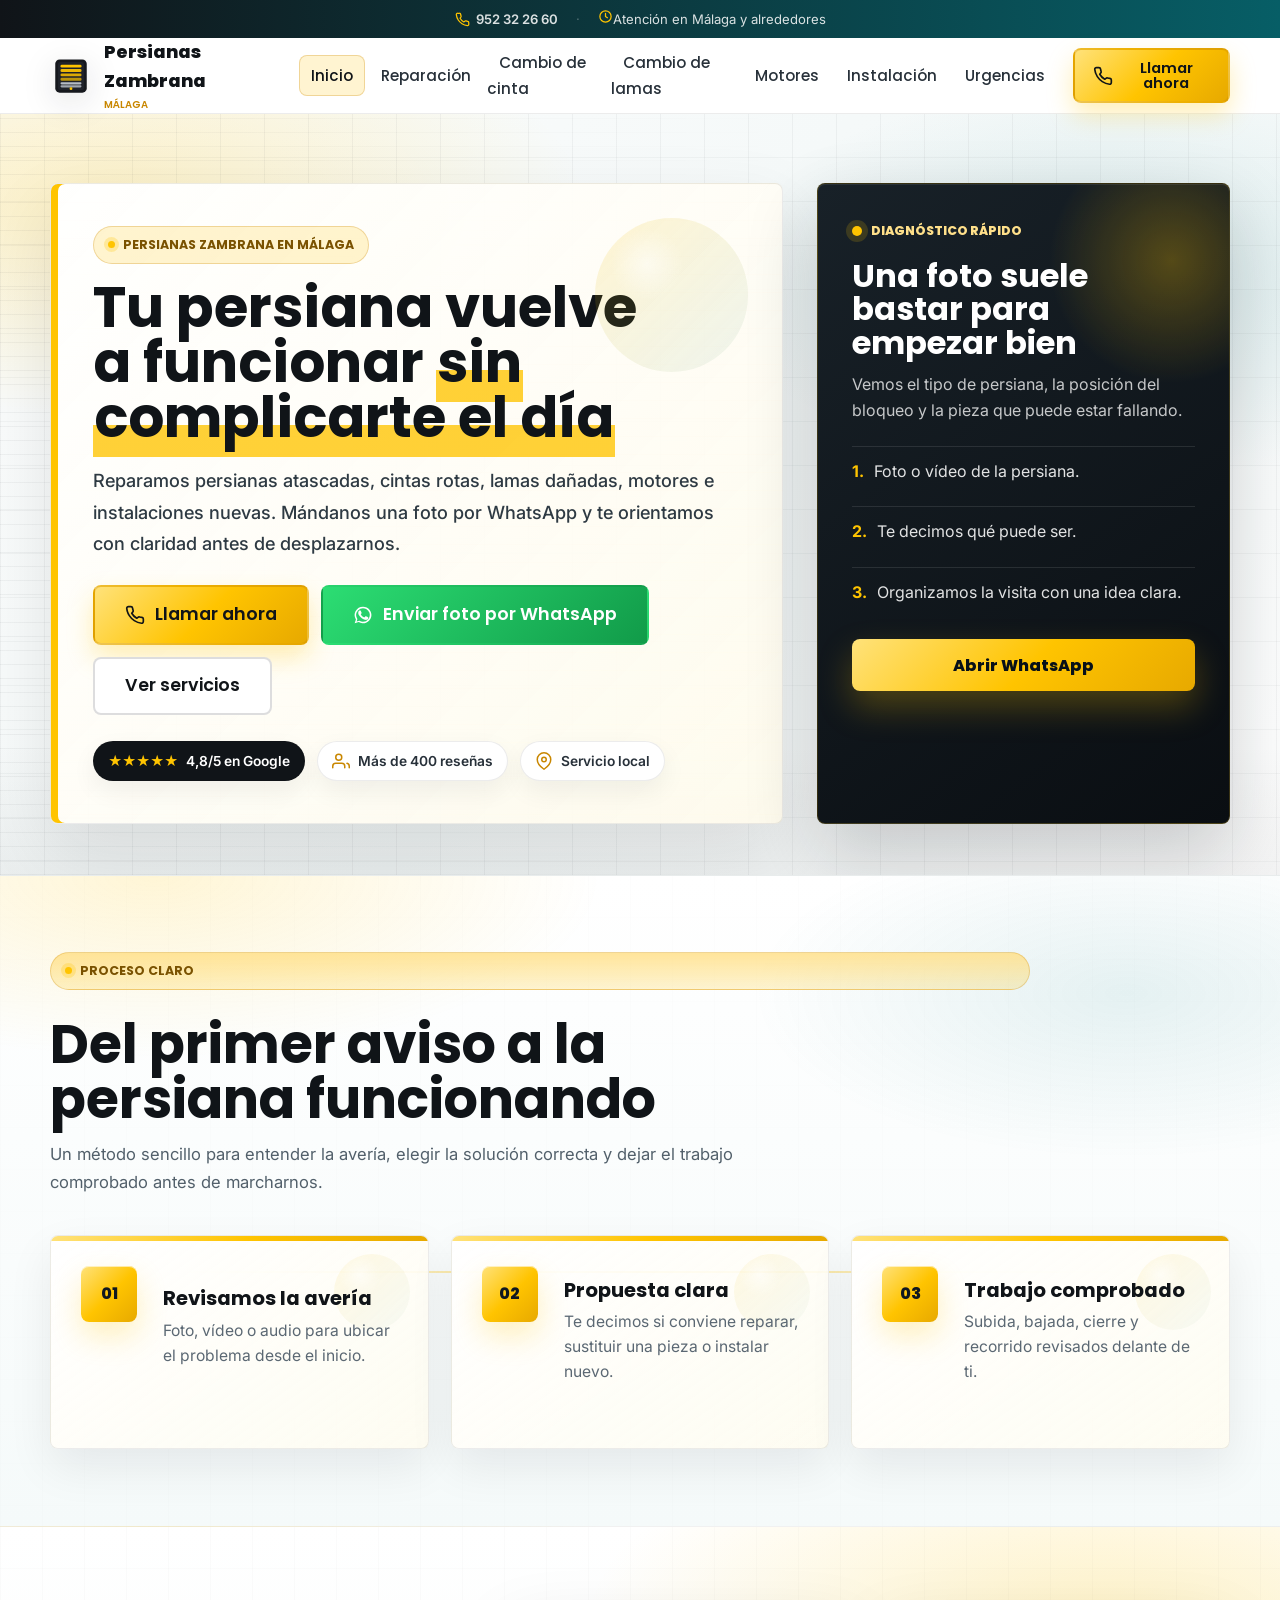
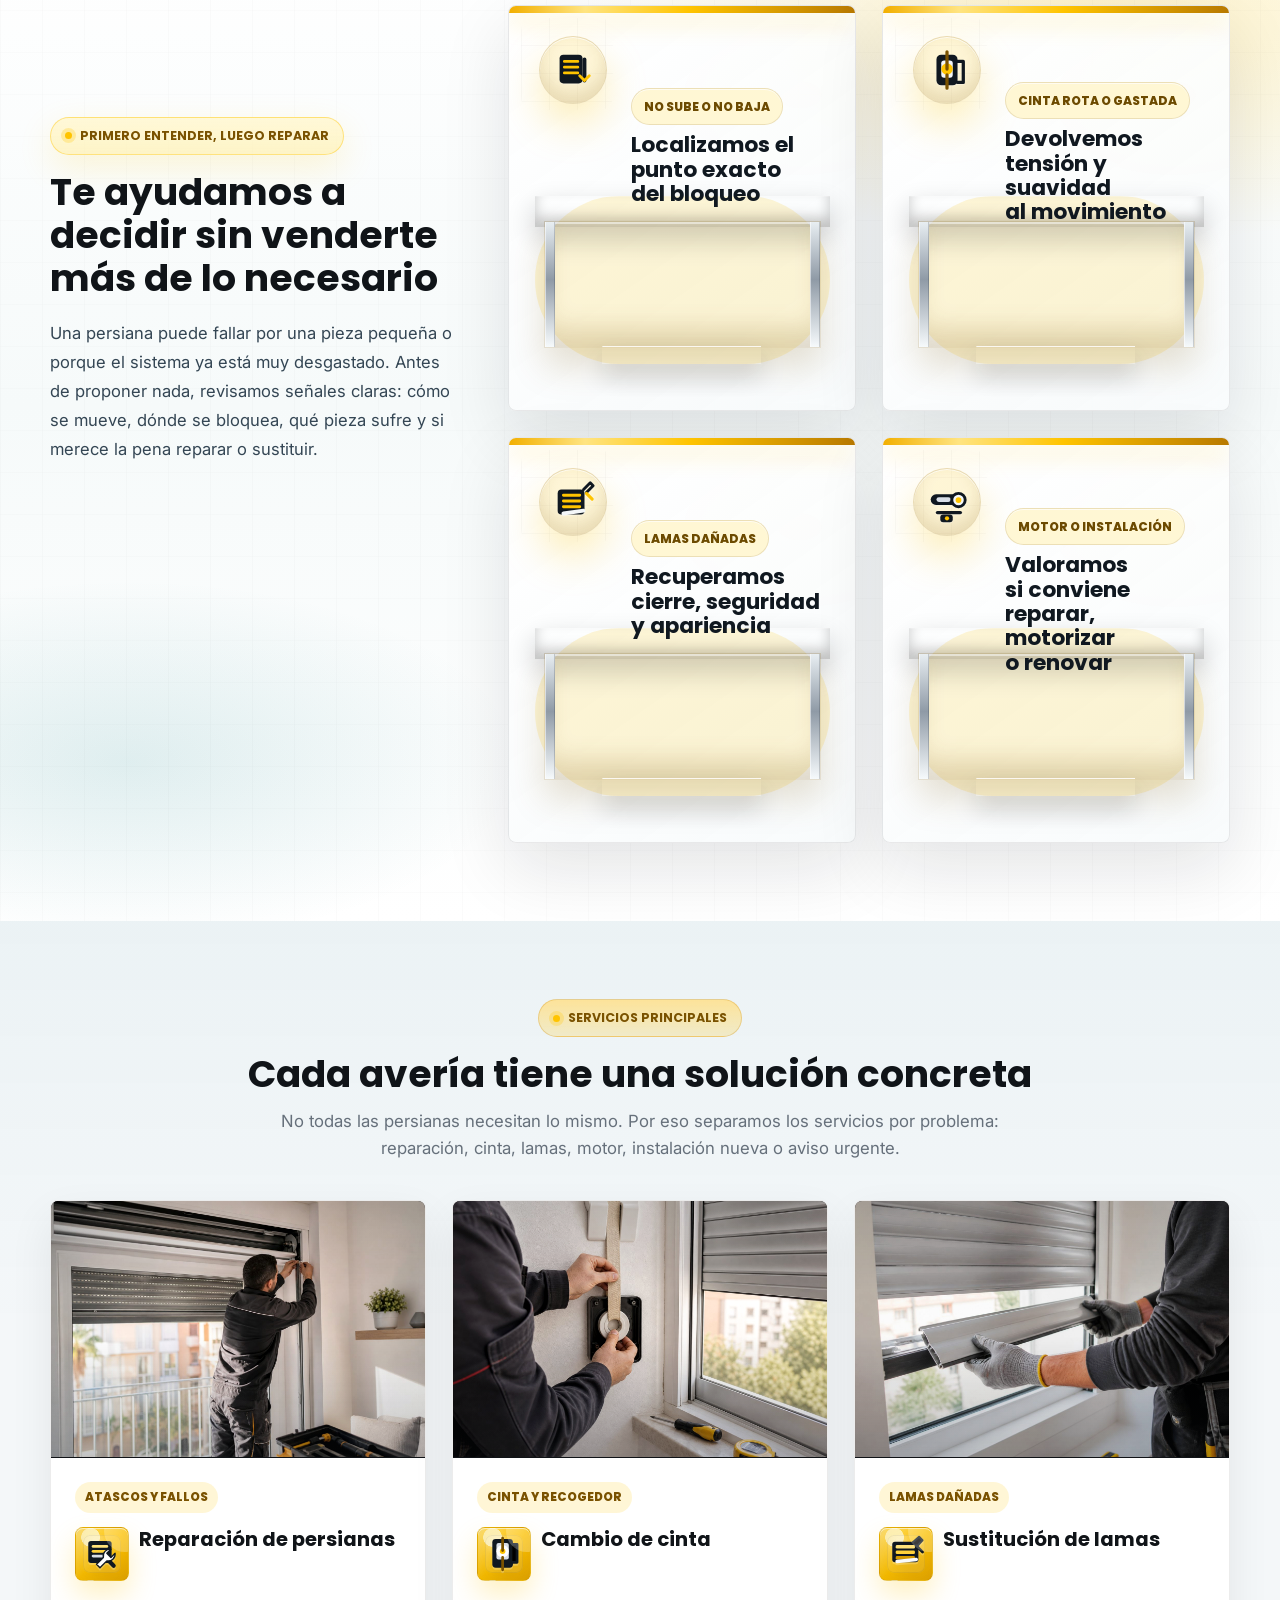
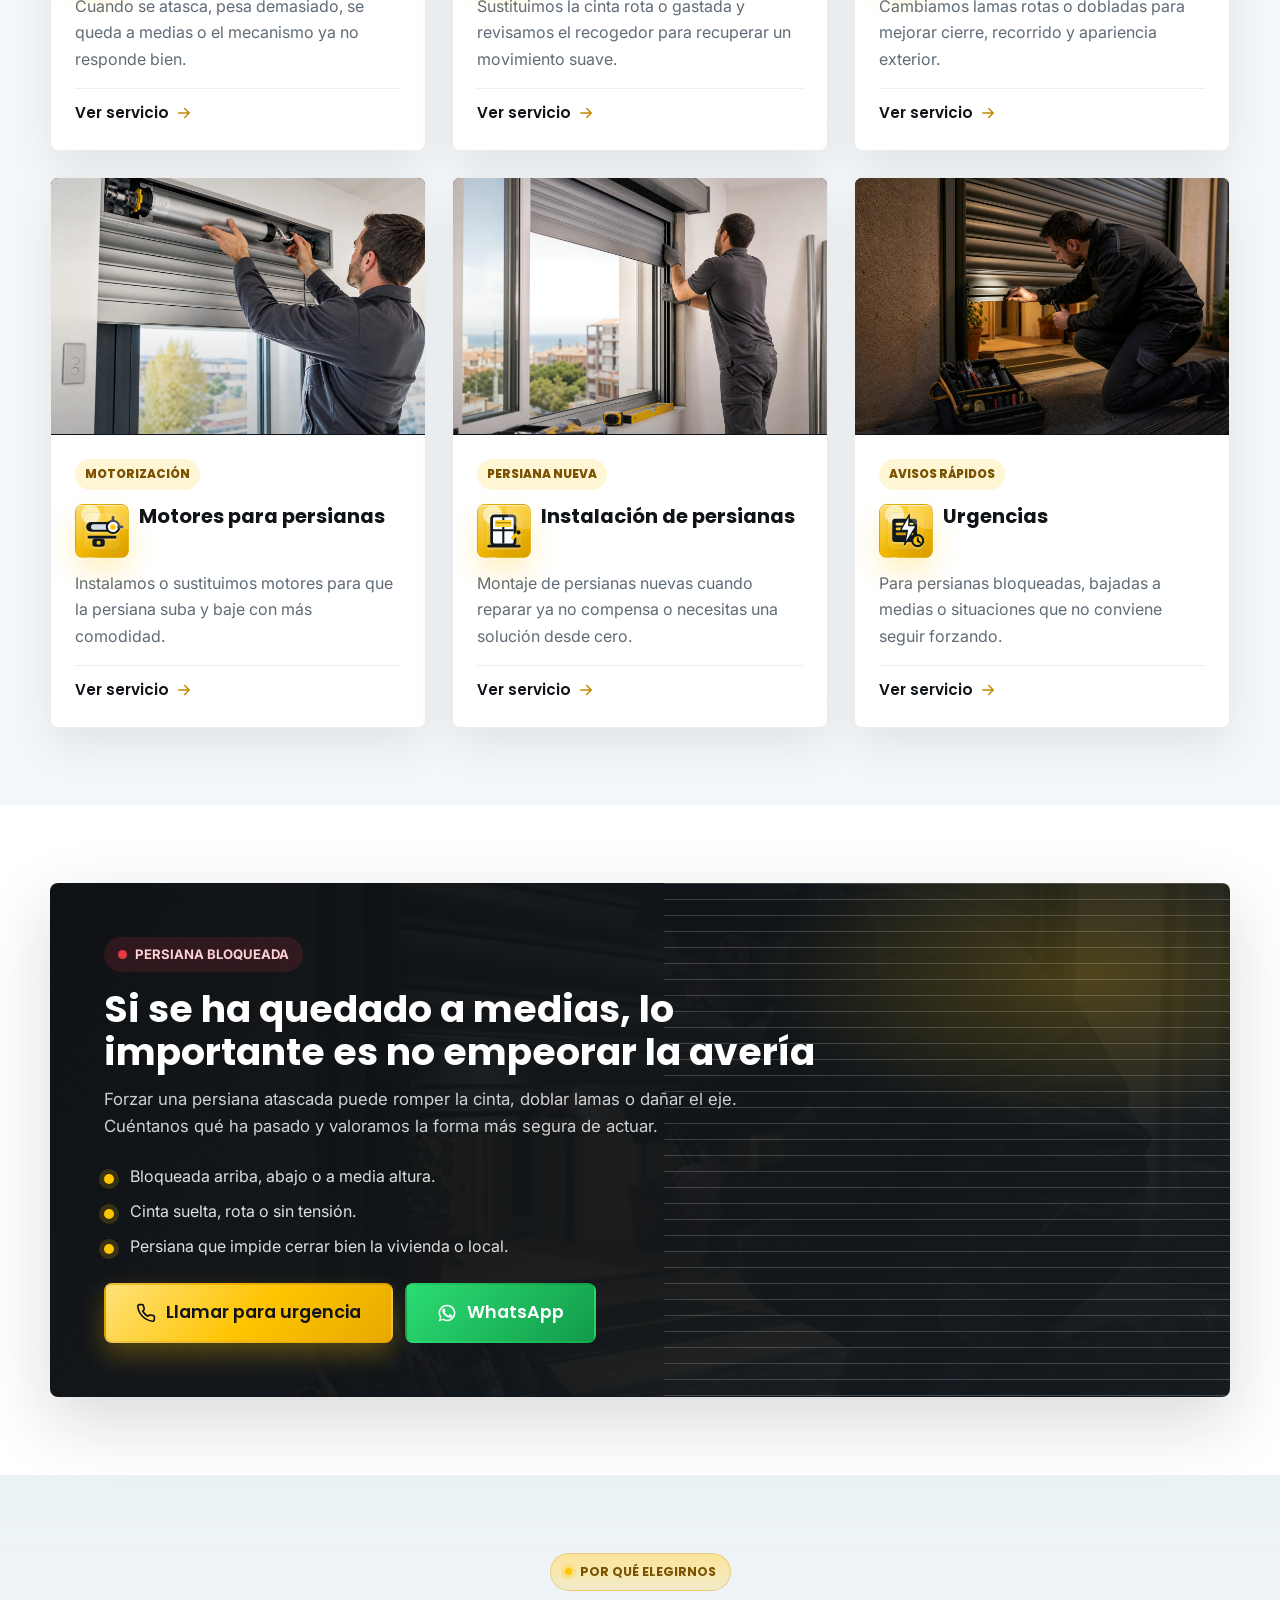
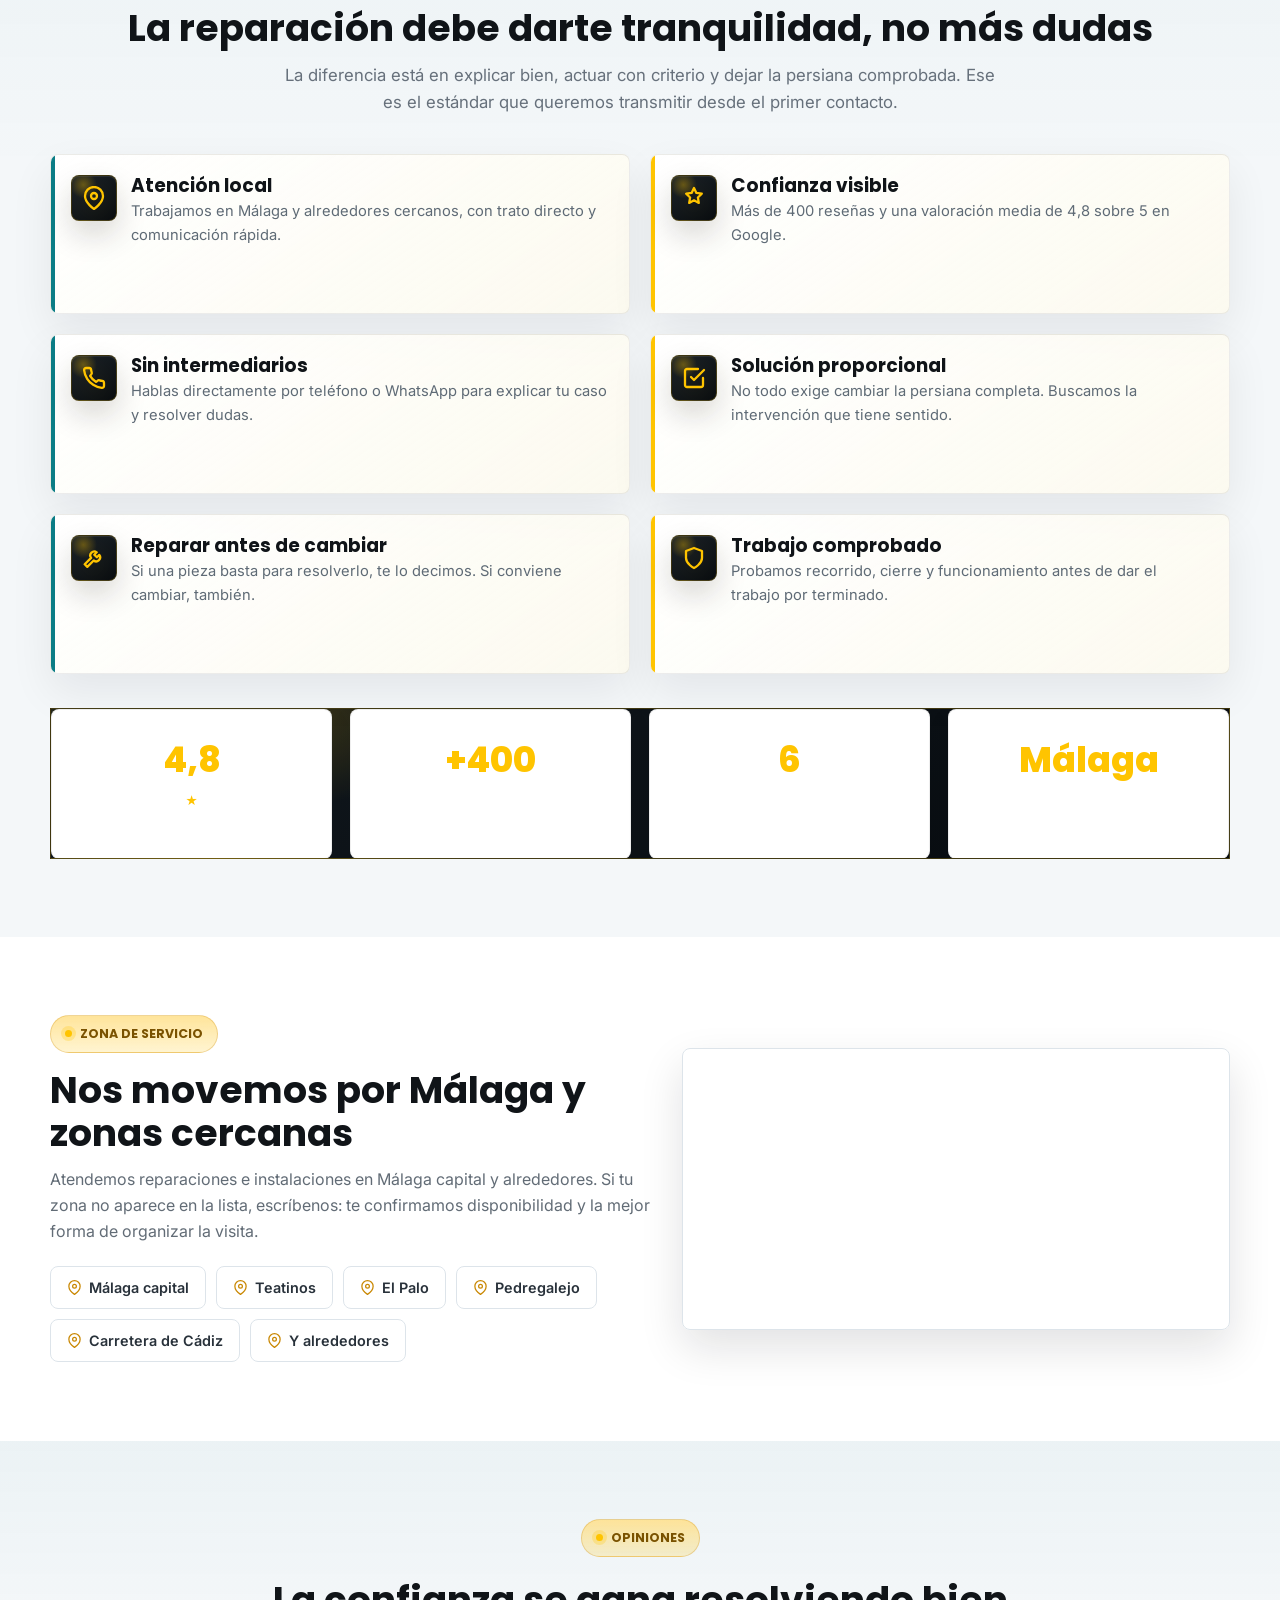
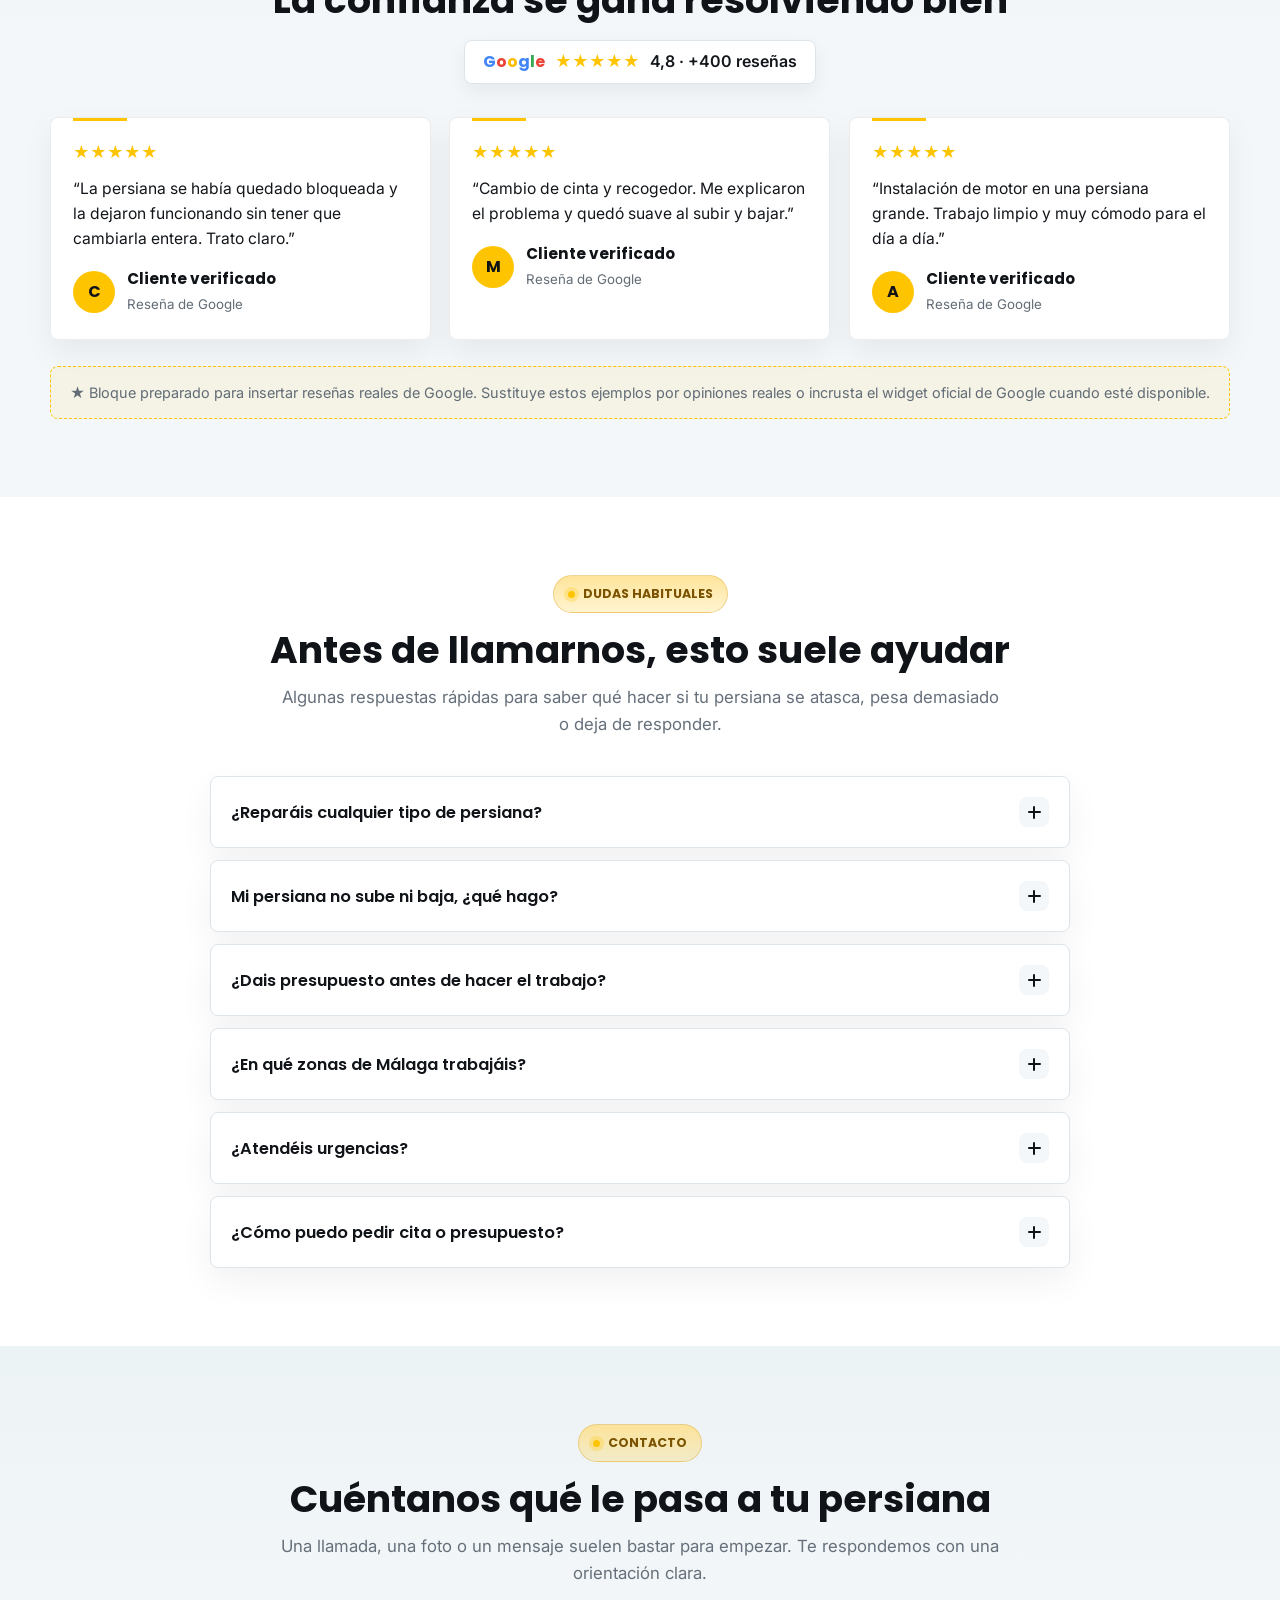
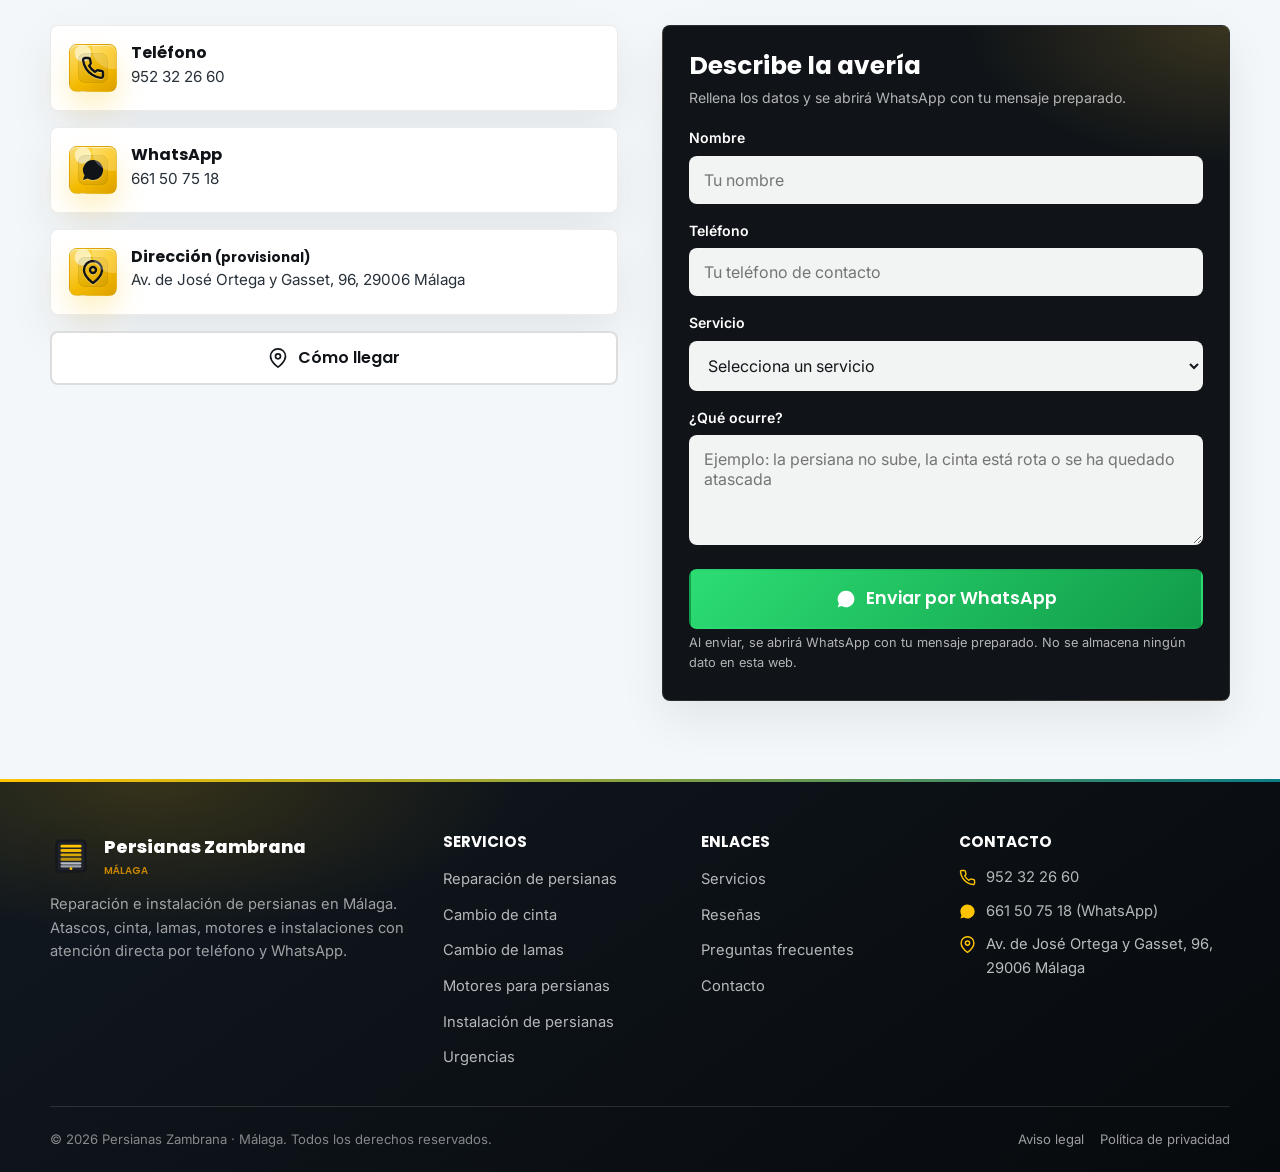
==== index.html @ 6e648719 "Add files via upload" ====
<!DOCTYPE html>
<html lang="es">
<head>
  <meta charset="UTF-8">
  <meta name="viewport" content="width=device-width, initial-scale=1.0">

  <!-- ============ SEO HOME ============ -->
  <title>Persianas Zambrana Málaga | Reparación e instalación de persianas</title>
  <meta name="description" content="Arreglo e instalación de persianas en Málaga. Atascos, cinta, lamas, motores y persianas nuevas con orientación clara por teléfono o WhatsApp.">
  <meta name="keywords" content="persianas Málaga, reparación de persianas Málaga, persianista Málaga, cambio cinta persiana Málaga, motor persiana Málaga, instalación persianas Málaga, urgencias persianas Málaga">
  <link rel="canonical" href="./index.html">
  <meta name="robots" content="index, follow">
  <meta name="theme-color" content="#16181D">

  <!-- Open Graph -->
  <meta property="og:type" content="website">
  <meta property="og:title" content="Persianas Zambrana Málaga | Reparación e instalación de persianas">
  <meta property="og:description" content="Arreglo e instalación de persianas en Málaga. Cuéntanos la avería y te orientamos antes de desplazarnos.">
  <meta property="og:locale" content="es_ES">
  <meta property="og:image" content="assets/hero-motores.jpg">

  <!-- Favicon -->
  <link rel="icon" type="image/svg+xml" href="assets/favicon.svg">

  <!-- Fuentes -->
  <link rel="preconnect" href="https://fonts.googleapis.com">
  <link rel="preconnect" href="https://fonts.gstatic.com" crossorigin>
  <link href="https://fonts.googleapis.com/css2?family=Inter:wght@400;500;600&family=Poppins:wght@500;600;700;800&display=swap" rel="stylesheet">

  <link rel="stylesheet" href="styles.css">

  <!-- ============ DATOS ESTRUCTURADOS (SEO local) ============
       Edita aquí si cambia algún dato del negocio. -->
  <script type="application/ld+json">
  {
    "@context": "https://schema.org",
    "@type": "HomeAndConstructionBusiness",
    "name": "Persianas Zambrana",
    "image": "assets/hero-zambrana-real.jpg",
    "telephone": "+34952322660",
    "address": {
      "@type": "PostalAddress",
      "streetAddress": "Av. de José Ortega y Gasset, 96",
      "postalCode": "29006",
      "addressLocality": "Málaga",
      "addressCountry": "ES"
    },
    "areaServed": "Málaga",
    "url": "./index.html",
    "aggregateRating": {
      "@type": "AggregateRating",
      "ratingValue": "4.8",
      "reviewCount": "400"
    }
  }
  </script>
</head>
<body>

  <!-- =========================================================
       INTRO ANIMADA — Persiana subiendo (solo home)
       ========================================================= -->
  <div id="intro" aria-hidden="true">
    <div class="intro-persiana"></div>
    <div class="intro-contenido">
      <img src="assets/favicon.svg" alt="" class="intro-logo">
      <p class="frase">Subimos la persiana <b>por ti</b></p>
      <p class="sub">Persianas Zambrana · Málaga</p>
      <div class="intro-barra"></div>
    </div>
  </div>

  <!-- =========================================================
       TOPBAR
       ========================================================= -->
  <div class="topbar">
    <div class="contenedor">
      <a href="tel:952322660">
        <svg viewBox="0 0 24 24" fill="none" stroke="currentColor" stroke-width="2" stroke-linecap="round" stroke-linejoin="round"><path d="M22 16.9v3a2 2 0 0 1-2.2 2 19.8 19.8 0 0 1-8.6-3.1 19.5 19.5 0 0 1-6-6 19.8 19.8 0 0 1-3.1-8.7A2 2 0 0 1 4.1 2h3a2 2 0 0 1 2 1.7c.1.9.3 1.8.6 2.7a2 2 0 0 1-.5 2.1L8.1 9.9a16 16 0 0 0 6 6l1.4-1.1a2 2 0 0 1 2.1-.5c.9.3 1.8.5 2.7.6a2 2 0 0 1 1.7 2z"/></svg>
        952 32 26 60
      </a>
      <span class="topbar-sep">·</span>
      <span class="topbar-horario">
        <svg viewBox="0 0 24 24" fill="none" stroke="currentColor" stroke-width="2" stroke-linecap="round" stroke-linejoin="round"><circle cx="12" cy="12" r="9"/><path d="M12 7v5l3 2"/></svg>
        Atención en Málaga y alrededores
      </span>
    </div>
  </div>

  <!-- =========================================================
       HEADER FIJO + NAVEGACIÓN
       ========================================================= -->
  <header class="site-header">
    <div class="contenedor">
      <nav class="nav" aria-label="Navegación principal">
        <a href="index.html" class="logo" aria-label="Persianas Zambrana - Inicio">
          <img src="assets/logo.svg" alt="">
          <span>Persianas Zambrana<small>Málaga</small></span>
        </a>

        <ul class="nav-links" id="nav-links">
          <li><a href="index.html" class="activo">Inicio</a></li>
          <li><a href="reparacion-persianas-malaga.html">Reparación</a></li>
          <li><a href="cambio-cinta-persianas-malaga.html">Cambio de cinta</a></li>
          <li><a href="cambio-lamas-persianas-malaga.html">Cambio de lamas</a></li>
          <li><a href="motores-persianas-malaga.html">Motores</a></li>
          <li><a href="instalacion-persianas-malaga.html">Instalación</a></li>
          <li><a href="urgencias-persianas-malaga.html">Urgencias</a></li>
          <li class="nav-cta-movil">
            <a href="tel:952322660" class="btn btn-call">Llamar 952 32 26 60</a>
            <a href="https://wa.me/34661507518?text=Hola%2C%20he%20visto%20la%20web%20de%20Persianas%20Zambrana.%20Necesito%20informaci%C3%B3n%20o%20presupuesto%20para%20una%20persiana%20en%20M%C3%A1laga.%20%C2%BFPod%C3%A9is%20ayudarme%3F" class="btn btn-wa" target="_blank" rel="noopener">WhatsApp</a>
          </li>
        </ul>

        <div class="nav-acciones">
          <a href="tel:952322660" class="btn btn-call btn-call-header">
            <svg viewBox="0 0 24 24" fill="none" stroke="currentColor" stroke-width="2" stroke-linecap="round" stroke-linejoin="round"><path d="M22 16.9v3a2 2 0 0 1-2.2 2 19.8 19.8 0 0 1-8.6-3.1 19.5 19.5 0 0 1-6-6 19.8 19.8 0 0 1-3.1-8.7A2 2 0 0 1 4.1 2h3a2 2 0 0 1 2 1.7c.1.9.3 1.8.6 2.7a2 2 0 0 1-.5 2.1L8.1 9.9a16 16 0 0 0 6 6l1.4-1.1a2 2 0 0 1 2.1-.5c.9.3 1.8.5 2.7.6a2 2 0 0 1 1.7 2z"/></svg>
            <span class="txt">Llamar ahora</span>
          </a>
          <button class="nav-toggle" id="nav-toggle" aria-label="Abrir menú" aria-controls="nav-links" aria-expanded="false">
            <span></span><span></span><span></span>
          </button>
        </div>
      </nav>
    </div>
  </header>

  <main>
    <!-- =========================================================
         1. HERO
         ========================================================= -->
    <section class="hero hero--sin-foto">
      <div class="contenedor hero-grid">
        <div class="hero-texto reveal">
          <div class="hero-copy">
            <span class="eyebrow">Persianas Zambrana en Málaga</span>
            <h1>Tu persiana vuelve a funcionar <mark>sin complicarte el día</mark></h1>
            <p class="hero-sub">Reparamos persianas atascadas, cintas rotas, lamas dañadas, motores e instalaciones nuevas. Mándanos una foto por WhatsApp y te orientamos con claridad antes de desplazarnos.</p>

            <div class="cta-grupo">
              <a href="tel:952322660" class="btn btn-call btn-grande">
                <svg viewBox="0 0 24 24" fill="none" stroke="currentColor" stroke-width="2" stroke-linecap="round" stroke-linejoin="round"><path d="M22 16.9v3a2 2 0 0 1-2.2 2 19.8 19.8 0 0 1-8.6-3.1 19.5 19.5 0 0 1-6-6 19.8 19.8 0 0 1-3.1-8.7A2 2 0 0 1 4.1 2h3a2 2 0 0 1 2 1.7c.1.9.3 1.8.6 2.7a2 2 0 0 1-.5 2.1L8.1 9.9a16 16 0 0 0 6 6l1.4-1.1a2 2 0 0 1 2.1-.5c.9.3 1.8.5 2.7.6a2 2 0 0 1 1.7 2z"/></svg>
                Llamar ahora
              </a>
              <a href="https://wa.me/34661507518?text=Hola%2C%20he%20visto%20la%20web%20de%20Persianas%20Zambrana.%20Necesito%20informaci%C3%B3n%20o%20presupuesto%20para%20una%20persiana%20en%20M%C3%A1laga.%20%C2%BFPod%C3%A9is%20ayudarme%3F" class="btn btn-wa btn-grande" target="_blank" rel="noopener">
                <svg viewBox="0 0 24 24" fill="currentColor"><path d="M17.5 14.4c-.3-.1-1.7-.8-1.9-.9-.3-.1-.5-.1-.7.1-.2.3-.7.9-.9 1.1-.2.2-.3.2-.6.1-.3-.1-1.2-.5-2.3-1.4-.9-.8-1.4-1.7-1.6-2-.2-.3 0-.5.1-.6.1-.1.3-.3.4-.5.1-.2.2-.3.3-.5.1-.2 0-.4 0-.5 0-.1-.7-1.6-.9-2.2-.2-.6-.5-.5-.7-.5h-.6c-.2 0-.5.1-.8.4-.3.3-1 1-1 2.5s1.1 2.9 1.2 3.1c.1.2 2.1 3.2 5.1 4.5.7.3 1.3.5 1.7.6.7.2 1.4.2 1.9.1.6-.1 1.7-.7 1.9-1.4.2-.7.2-1.2.2-1.4-.1-.1-.3-.2-.6-.3z"/><path d="M12 2a10 10 0 0 0-8.5 15.3L2 22l4.8-1.5A10 10 0 1 0 12 2zm0 18.2c-1.5 0-3-.4-4.3-1.2l-.3-.2-3 .9.9-2.9-.2-.3A8.2 8.2 0 1 1 12 20.2z"/></svg>
                Enviar foto por WhatsApp
              </a>
              <a href="#servicios" class="btn btn-outline btn-grande">Ver servicios</a>
            </div>

            <div class="confianza-badges">
              <span class="badge"><span class="estrellas">★★★★★</span> 4,8/5 en Google</span>
              <span class="badge">
                <svg viewBox="0 0 24 24" fill="none" stroke="currentColor" stroke-width="2" stroke-linecap="round" stroke-linejoin="round"><path d="M17 21v-2a4 4 0 0 0-4-4H5a4 4 0 0 0-4 4v2"/><circle cx="9" cy="7" r="4"/><path d="M23 21v-2a4 4 0 0 0-3-3.9"/></svg>
                Más de 400 reseñas
              </span>
              <span class="badge">
                <svg viewBox="0 0 24 24" fill="none" stroke="currentColor" stroke-width="2" stroke-linecap="round" stroke-linejoin="round"><path d="M21 10c0 7-9 13-9 13s-9-6-9-13a9 9 0 0 1 18 0z"/><circle cx="12" cy="10" r="3"/></svg>
                Servicio local
              </span>
            </div>
          </div>

          <aside class="hero-diagnostico" aria-label="Diagnóstico rápido por WhatsApp">
            <span class="diagnostico-kicker">Diagnóstico rápido</span>
            <h2>Una foto suele bastar para empezar bien</h2>
            <p>Vemos el tipo de persiana, la posición del bloqueo y la pieza que puede estar fallando.</p>
            <ul>
              <li><b>1.</b> Foto o vídeo de la persiana.</li>
              <li><b>2.</b> Te decimos qué puede ser.</li>
              <li><b>3.</b> Organizamos la visita con una idea clara.</li>
            </ul>
            <a href="https://wa.me/34661507518?text=Hola%2C%20quiero%20enviar%20una%20foto%20de%20mi%20persiana%20para%20que%20me%20orient%C3%A9is.%20Estoy%20en%20M%C3%A1laga." class="diagnostico-link" target="_blank" rel="noopener">Abrir WhatsApp</a>
          </aside>
        </div>

        <div class="hero-media reveal d1" aria-hidden="true">
          <img src="assets/hero-motores.jpg" alt="Técnico instalando un motor tubular en una persiana en Málaga" width="1448" height="1086" fetchpriority="high">
          <span class="hero-lamas" aria-hidden="true"></span>
          <div class="hero-card hero-card--rating" aria-label="Valoración de Persianas Zambrana en Google">
            <strong>4,8</strong>
            <span><span class="estrellas">★★★★★</span><small>+400 reseñas en Google</small></span>
          </div>
          <div class="hero-card hero-card--servicio">
            <span class="dot"></span>
            <span>Atención en Málaga capital y alrededores</span>
          </div>
        </div>
      </div>
    </section>

    <section class="home-strip home-process" aria-label="Proceso de trabajo">
      <div class="contenedor">
        <div class="process-head reveal">
          <span class="eyebrow">Proceso claro</span>
          <h2>Del primer aviso a la persiana funcionando</h2>
          <p>Un método sencillo para entender la avería, elegir la solución correcta y dejar el trabajo comprobado antes de marcharnos.</p>
        </div>

        <div class="strip-grid">
          <div tabindex="0" aria-label="Paso 1: Revisamos la avería">
            <span>01</span>
            <b>Revisamos la avería</b>
            <small>Foto, vídeo o audio para ubicar el problema desde el inicio.</small>
            <p class="step-more">Vemos si puede venir de cinta, recogedor, lamas, eje, motor o atasco para llegar con una idea clara.</p>
          </div>
          <div tabindex="0" aria-label="Paso 2: Te proponemos una solución">
            <span>02</span>
            <b>Propuesta clara</b>
            <small>Te decimos si conviene reparar, sustituir una pieza o instalar nuevo.</small>
            <p class="step-more">Priorizamos la solución que tiene sentido para tu persiana, sin cambiar más de lo necesario.</p>
          </div>
          <div tabindex="0" aria-label="Paso 3: Probamos el funcionamiento">
            <span>03</span>
            <b>Trabajo comprobado</b>
            <small>Subida, bajada, cierre y recorrido revisados delante de ti.</small>
            <p class="step-more">La persiana queda probada para el uso diario y te explicamos de forma sencilla lo realizado.</p>
          </div>
        </div>
      </div>
    </section>

    <section class="section section--asesoria">
      <div class="contenedor asesoria-grid">
        <div class="asesoria-copy reveal">
          <span class="eyebrow">Primero entender, luego reparar</span>
          <h2 class="seccion-titulo">Te ayudamos a decidir sin venderte más de lo necesario</h2>
          <p>Una persiana puede fallar por una pieza pequeña o porque el sistema ya está muy desgastado. Antes de proponer nada, revisamos señales claras: cómo se mueve, dónde se bloquea, qué pieza sufre y si merece la pena reparar o sustituir.</p>
        </div>
        <div class="decision-grid">
          <article class="decision-item reveal" tabindex="0" aria-label="Abrir detalle sobre persianas que no suben o no bajan">
            <span class="decision-icon" aria-hidden="true"><svg viewBox="0 0 48 48" fill="none"><rect x="10" y="8" width="24" height="30" rx="4" fill="#101820"/><path d="M15 15h14M15 21h14M15 27h14" stroke="#FFC400" stroke-width="3" stroke-linecap="round"/><path d="M36 13v22" stroke="#101820" stroke-width="4" stroke-linecap="round"/><path d="m31 30 5 5 5-5" stroke="#FFC400" stroke-width="3" stroke-linecap="round" stroke-linejoin="round"/></svg></span>
            <span class="decision-tag">No sube o no baja</span>
            <b>Localizamos el punto exacto del bloqueo</b>
            <p>Cuando una persiana se queda a medias, forzarla puede romper cinta, lamas o eje. Revisamos si el problema está en el recorrido, el recogedor, una lama desplazada o el mecanismo interior.</p>
            <ul>
              <li>Atasco, roce o persiana descolgada.</li>
              <li>Reparación antes de cambiar piezas de más.</li>
            </ul>
            <span class="decision-lama" aria-hidden="true">
              <span class="decision-lama__cajon"></span>
              <span class="decision-lama__paño"></span>
              <span class="decision-lama__tirador"></span>
            </span>
          </article>
          <article class="decision-item reveal d1" tabindex="0" aria-label="Abrir detalle sobre cambio de cinta de persiana">
            <span class="decision-icon" aria-hidden="true"><svg viewBox="0 0 48 48" fill="none"><rect x="13" y="8" width="22" height="32" rx="5" fill="#101820"/><rect x="18" y="14" width="12" height="18" rx="3" fill="#F4F7F9"/><circle cx="24" cy="23" r="6" fill="#FFC400"/><path d="M24 5v18M24 29v14" stroke="#7A5200" stroke-width="3.4" stroke-linecap="round"/><path d="M35 15h6v22h-6" stroke="#101820" stroke-width="3.4" stroke-linecap="round" stroke-linejoin="round"/></svg></span>
            <span class="decision-tag">Cinta rota o gastada</span>
            <b>Devolvemos tensión y suavidad al movimiento</b>
            <p>Si la cinta está deshilachada, floja o el recogedor ya no enrolla bien, sustituimos la pieza adecuada y ajustamos la tensión para que la persiana vuelva a subir sin tirones.</p>
            <ul>
              <li>Cinta del ancho correcto.</li>
              <li>Recogedor revisado antes de cerrar.</li>
            </ul>
            <span class="decision-lama" aria-hidden="true">
              <span class="decision-lama__cajon"></span>
              <span class="decision-lama__paño"></span>
              <span class="decision-lama__tirador"></span>
            </span>
          </article>
          <article class="decision-item reveal d2" tabindex="0" aria-label="Abrir detalle sobre sustitución de lamas dañadas">
            <span class="decision-icon" aria-hidden="true"><svg viewBox="0 0 48 48" fill="none"><rect x="8" y="11" width="28" height="26" rx="4" fill="#101820"/><path d="M14 17h17M14 23h17M14 29h17" stroke="#FFC400" stroke-width="3" stroke-linecap="round"/><path d="M14 36l21-3" stroke="#F4F7F9" stroke-width="4" stroke-linecap="round"/><path d="m35 11 7-7 3 3-7 7" stroke="#101820" stroke-width="3" stroke-linecap="round" stroke-linejoin="round"/><path d="M38 15 44 21" stroke="#FFC400" stroke-width="3.2" stroke-linecap="round"/></svg></span>
            <span class="decision-tag">Lamas dañadas</span>
            <b>Recuperamos cierre, seguridad y apariencia</b>
            <p>Una lama rota no solo se ve mal: también puede provocar roces, entrada de luz, pérdida de cierre y nuevos bloqueos. Sustituimos las piezas afectadas sin cambiar todo el conjunto si no hace falta.</p>
            <ul>
              <li>Lamas partidas, dobladas o desencajadas.</li>
              <li>Acabado más uniforme y cuidado.</li>
            </ul>
            <span class="decision-lama" aria-hidden="true">
              <span class="decision-lama__cajon"></span>
              <span class="decision-lama__paño"></span>
              <span class="decision-lama__tirador"></span>
            </span>
          </article>
          <article class="decision-item reveal d3" tabindex="0" aria-label="Abrir detalle sobre motor o instalación de persiana">
            <span class="decision-icon" aria-hidden="true"><svg viewBox="0 0 48 48" fill="none"><rect x="7" y="16" width="28" height="11" rx="5.5" fill="#101820"/><rect x="13" y="19" width="15" height="5" rx="2.5" fill="#D8DEE6"/><circle cx="36" cy="22" r="7" fill="#F4F7F9" stroke="#101820" stroke-width="3"/><circle cx="36" cy="22" r="3" fill="#FFC400"/><path d="M14 35h24" stroke="#101820" stroke-width="3.4" stroke-linecap="round"/><rect x="17" y="37" width="13" height="8" rx="3" fill="#101820"/><circle cx="24" cy="41" r="2.2" fill="#FFC400"/></svg></span>
            <span class="decision-tag">Motor o instalación</span>
            <b>Valoramos si conviene reparar, motorizar o renovar</b>
            <p>Cuando el sistema está muy duro, el motor falla o la persiana antigua acumula problemas, comparamos opciones contigo para que elijas una solución práctica y duradera.</p>
            <ul>
              <li>Motorización para persianas pesadas.</li>
              <li>Instalación nueva si reparar ya no compensa.</li>
            </ul>
            <span class="decision-lama" aria-hidden="true">
              <span class="decision-lama__cajon"></span>
              <span class="decision-lama__paño"></span>
              <span class="decision-lama__tirador"></span>
            </span>
          </article>
        </div>
      </div>
    </section>

    <!-- =========================================================
         3. SERVICIOS DESTACADOS
         ========================================================= -->
    <section class="section section--gris" id="servicios">
      <div class="contenedor">
        <div class="text-center">
          <span class="eyebrow">Servicios principales</span>
          <h2 class="seccion-titulo">Cada avería tiene una solución concreta</h2>
          <p class="seccion-intro">No todas las persianas necesitan lo mismo. Por eso separamos los servicios por problema: reparación, cinta, lamas, motor, instalación nueva o aviso urgente.</p>
        </div>

        <div class="servicios-grid">
          <!-- Reparación -->
          <a class="servicio-card reveal" href="reparacion-persianas-malaga.html">
            <div class="card-img"><img src="assets/hero-reparacion.jpg" alt="Técnico reparando el mecanismo de una persiana atascada"></div>
            <div class="card-cuerpo">
              <span class="card-chip">Atascos y fallos</span>
              <h3><span class="ico"><svg class="service-illustration" viewBox="0 0 64 64" aria-hidden="true" focusable="false"><rect x="12" y="13" width="34" height="32" rx="4" fill="#101820"/><rect x="17" y="19" width="24" height="4" rx="2" fill="#FFE27A"/><rect x="17" y="26" width="24" height="4" rx="2" fill="#FFD23A"/><rect x="17" y="33" width="24" height="4" rx="2" fill="#D8DEE6"/><path d="M39 39l10 10" stroke="#101820" stroke-width="6" stroke-linecap="round"/><path d="M45 25a10 10 0 0 0-11 12l-10 10 5 5 10-10a10 10 0 0 0 12-11l-6 6-6-6 6-6z" fill="#fff" stroke="#101820" stroke-width="2" stroke-linejoin="round"/></svg></span> Reparación de persianas</h3>
              <p>Cuando se atasca, pesa demasiado, se queda a medias o el mecanismo ya no responde bien.</p>
              <span class="card-link">Ver servicio <svg viewBox="0 0 24 24" fill="none" stroke="currentColor" stroke-width="2" stroke-linecap="round" stroke-linejoin="round"><path d="M5 12h14M13 6l6 6-6 6"/></svg></span>
            </div>
          </a>

          <!-- Cambio de cinta -->
          <a class="servicio-card reveal d1" href="cambio-cinta-persianas-malaga.html">
            <div class="card-img"><img src="assets/hero-cambio-cinta-pro.jpg" alt="Detalle realista del cambio de cinta y recogedor de una persiana"></div>
            <div class="card-cuerpo">
              <span class="card-chip">Cinta y recogedor</span>
              <h3><span class="ico"><svg class="service-illustration" viewBox="0 0 64 64" aria-hidden="true" focusable="false"><rect x="15" y="10" width="30" height="42" rx="5" fill="#101820"/><rect x="21" y="16" width="18" height="24" rx="3" fill="#D8DEE6"/><circle cx="30" cy="28" r="9" fill="#fff"/><circle cx="30" cy="28" r="4" fill="#FFC400"/><path d="M30 9v18M30 37v18" stroke="#7A5200" stroke-width="4" stroke-linecap="round"/><path d="M44 18h7v26h-7" stroke="#101820" stroke-width="4" stroke-linecap="round" stroke-linejoin="round"/></svg></span> Cambio de cinta</h3>
              <p>Sustituimos la cinta rota o gastada y revisamos el recogedor para recuperar un movimiento suave.</p>
              <span class="card-link">Ver servicio <svg viewBox="0 0 24 24" fill="none" stroke="currentColor" stroke-width="2" stroke-linecap="round" stroke-linejoin="round"><path d="M5 12h14M13 6l6 6-6 6"/></svg></span>
            </div>
          </a>

          <!-- Cambio de lamas -->
          <a class="servicio-card reveal d2" href="cambio-lamas-persianas-malaga.html">
            <div class="card-img"><img src="assets/hero-cambio-lamas.jpg" alt="Sustitución de lamas rotas de una persiana por lamas nuevas"></div>
            <div class="card-cuerpo">
              <span class="card-chip">Lamas dañadas</span>
              <h3><span class="ico"><svg class="service-illustration" viewBox="0 0 64 64" aria-hidden="true" focusable="false"><rect x="12" y="14" width="38" height="30" rx="4" fill="#101820"/><rect x="17" y="19" width="28" height="5" rx="2" fill="#FFE27A"/><rect x="17" y="27" width="28" height="5" rx="2" fill="#FFD23A"/><rect x="17" y="35" width="28" height="5" rx="2" fill="#D49A00"/><path d="M19 43l28-3" stroke="#F8FAFC" stroke-width="5" stroke-linecap="round"/><path d="M42 15l9-8 5 5-8 9" stroke="#101820" stroke-width="3" stroke-linecap="round" stroke-linejoin="round"/><path d="M47 20l9 9" stroke="#101820" stroke-width="4" stroke-linecap="round"/></svg></span> Sustitución de lamas</h3>
              <p>Cambiamos lamas rotas o dobladas para mejorar cierre, recorrido y apariencia exterior.</p>
              <span class="card-link">Ver servicio <svg viewBox="0 0 24 24" fill="none" stroke="currentColor" stroke-width="2" stroke-linecap="round" stroke-linejoin="round"><path d="M5 12h14M13 6l6 6-6 6"/></svg></span>
            </div>
          </a>

          <!-- Motores -->
          <a class="servicio-card reveal" href="motores-persianas-malaga.html">
            <div class="card-img"><img src="assets/hero-motores.jpg" alt="Instalación de un motor tubular para automatizar una persiana"></div>
            <div class="card-cuerpo">
              <span class="card-chip">Motorización</span>
              <h3><span class="ico"><svg class="service-illustration" viewBox="0 0 64 64" aria-hidden="true" focusable="false"><rect x="9" y="19" width="39" height="14" rx="7" fill="#101820"/><rect x="16" y="22" width="25" height="8" rx="4" fill="#D8DEE6"/><circle cx="48" cy="26" r="9" fill="#fff" stroke="#101820" stroke-width="3"/><circle cx="48" cy="26" r="4" fill="#FFC400"/><path d="M48 17v-5M56 26h5M13 41h38" stroke="#101820" stroke-width="4" stroke-linecap="round"/><rect x="18" y="43" width="18" height="12" rx="4" fill="#101820"/><circle cx="27" cy="49" r="3" fill="#FFC400"/></svg></span> Motores para persianas</h3>
              <p>Instalamos o sustituimos motores para que la persiana suba y baje con más comodidad.</p>
              <span class="card-link">Ver servicio <svg viewBox="0 0 24 24" fill="none" stroke="currentColor" stroke-width="2" stroke-linecap="round" stroke-linejoin="round"><path d="M5 12h14M13 6l6 6-6 6"/></svg></span>
            </div>
          </a>

          <!-- Instalación -->
          <a class="servicio-card reveal d1" href="instalacion-persianas-malaga.html">
            <div class="card-img"><img src="assets/hero-instalacion.jpg" alt="Montaje e instalación de una persiana nueva en una vivienda"></div>
            <div class="card-cuerpo">
              <span class="card-chip">Persiana nueva</span>
              <h3><span class="ico"><svg class="service-illustration" viewBox="0 0 64 64" aria-hidden="true" focusable="false"><rect x="14" y="10" width="34" height="42" rx="4" fill="#F8FAFC" stroke="#101820" stroke-width="4"/><path d="M31 12v38M16 31h30" stroke="#101820" stroke-width="3"/><rect x="19" y="16" width="24" height="10" rx="2" fill="#FFD23A"/><path d="M20 20h22" stroke="#B68400" stroke-width="2"/><path d="M10 54h44" stroke="#101820" stroke-width="4" stroke-linecap="round"/><path d="M45 42l8-8" stroke="#FFC400" stroke-width="5" stroke-linecap="round"/><circle cx="53" cy="34" r="3" fill="#101820"/></svg></span> Instalación de persianas</h3>
              <p>Montaje de persianas nuevas cuando reparar ya no compensa o necesitas una solución desde cero.</p>
              <span class="card-link">Ver servicio <svg viewBox="0 0 24 24" fill="none" stroke="currentColor" stroke-width="2" stroke-linecap="round" stroke-linejoin="round"><path d="M5 12h14M13 6l6 6-6 6"/></svg></span>
            </div>
          </a>

          <!-- Urgencias -->
          <a class="servicio-card reveal d2" href="urgencias-persianas-malaga.html">
            <div class="card-img"><img src="assets/hero-urgencias.jpg" alt="Persiana atascada y bloqueada que requiere reparación urgente"></div>
            <div class="card-cuerpo">
              <span class="card-chip">Avisos rápidos</span>
              <h3><span class="ico"><svg class="service-illustration" viewBox="0 0 64 64" aria-hidden="true" focusable="false"><rect x="12" y="14" width="36" height="34" rx="4" fill="#101820"/><rect x="17" y="20" width="26" height="4" rx="2" fill="#FFE27A"/><rect x="17" y="27" width="26" height="4" rx="2" fill="#FFD23A"/><rect x="17" y="34" width="26" height="4" rx="2" fill="#D49A00"/><path d="M37 8 24 31h10l-4 21 17-28H36l1-16z" fill="#fff" stroke="#101820" stroke-width="2" stroke-linejoin="round"/><circle cx="49" cy="46" r="8" fill="#FFC400" stroke="#101820" stroke-width="3"/><path d="M49 42v5l4 2" stroke="#101820" stroke-width="2.5" stroke-linecap="round"/></svg></span> Urgencias</h3>
              <p>Para persianas bloqueadas, bajadas a medias o situaciones que no conviene seguir forzando.</p>
              <span class="card-link">Ver servicio <svg viewBox="0 0 24 24" fill="none" stroke="currentColor" stroke-width="2" stroke-linecap="round" stroke-linejoin="round"><path d="M5 12h14M13 6l6 6-6 6"/></svg></span>
            </div>
          </a>
        </div>
      </div>
    </section>

    <!-- =========================================================
         4. BLOQUE DE URGENCIAS
         ========================================================= -->
    <section class="section">
      <div class="contenedor">
        <div class="urgencias reveal">
          <div class="urgencias-inner">
            <span class="pill">Persiana bloqueada</span>
            <h2>Si se ha quedado a medias, lo importante es no empeorar la avería</h2>
            <p>Forzar una persiana atascada puede romper la cinta, doblar lamas o dañar el eje. Cuéntanos qué ha pasado y valoramos la forma más segura de actuar.</p>
            <ul class="urgencias-puntos">
              <li>Bloqueada arriba, abajo o a media altura.</li>
              <li>Cinta suelta, rota o sin tensión.</li>
              <li>Persiana que impide cerrar bien la vivienda o local.</li>
            </ul>
            <div class="cta-grupo">
              <a href="tel:952322660" class="btn btn-call btn-grande">
                <svg viewBox="0 0 24 24" fill="none" stroke="currentColor" stroke-width="2" stroke-linecap="round" stroke-linejoin="round"><path d="M22 16.9v3a2 2 0 0 1-2.2 2 19.8 19.8 0 0 1-8.6-3.1 19.5 19.5 0 0 1-6-6 19.8 19.8 0 0 1-3.1-8.7A2 2 0 0 1 4.1 2h3a2 2 0 0 1 2 1.7c.1.9.3 1.8.6 2.7a2 2 0 0 1-.5 2.1L8.1 9.9a16 16 0 0 0 6 6l1.4-1.1a2 2 0 0 1 2.1-.5c.9.3 1.8.5 2.7.6a2 2 0 0 1 1.7 2z"/></svg>
                Llamar para urgencia
              </a>
              <a href="https://wa.me/34661507518?text=Hola%2C%20tengo%20una%20urgencia%20con%20una%20persiana%20en%20M%C3%A1laga%20(atascada%2Fbloqueada).%20%C2%BFPod%C3%A9is%20ayudarme%3F" class="btn btn-wa btn-grande" target="_blank" rel="noopener">
                <svg viewBox="0 0 24 24" fill="currentColor"><path d="M17.5 14.4c-.3-.1-1.7-.8-1.9-.9-.3-.1-.5-.1-.7.1-.2.3-.7.9-.9 1.1-.2.2-.3.2-.6.1-.3-.1-1.2-.5-2.3-1.4-.9-.8-1.4-1.7-1.6-2-.2-.3 0-.5.1-.6.1-.1.3-.3.4-.5.1-.2.2-.3.3-.5.1-.2 0-.4 0-.5 0-.1-.7-1.6-.9-2.2-.2-.6-.5-.5-.7-.5h-.6c-.2 0-.5.1-.8.4-.3.3-1 1-1 2.5s1.1 2.9 1.2 3.1c.1.2 2.1 3.2 5.1 4.5.7.3 1.3.5 1.7.6.7.2 1.4.2 1.9.1.6-.1 1.7-.7 1.9-1.4.2-.7.2-1.2.2-1.4-.1-.1-.3-.2-.6-.3z"/><path d="M12 2a10 10 0 0 0-8.5 15.3L2 22l4.8-1.5A10 10 0 1 0 12 2zm0 18.2c-1.5 0-3-.4-4.3-1.2l-.3-.2-3 .9.9-2.9-.2-.3A8.2 8.2 0 1 1 12 20.2z"/></svg>
                WhatsApp
              </a>
            </div>
          </div>
        </div>
      </div>
    </section>

    <!-- =========================================================
         5. BLOQUE DE CONFIANZA
         ========================================================= -->
    <section class="section section--gris">
      <div class="contenedor">
        <div class="text-center">
          <span class="eyebrow">Por qué elegirnos</span>
          <h2 class="seccion-titulo">La reparación debe darte tranquilidad, no más dudas</h2>
          <p class="seccion-intro">La diferencia está en explicar bien, actuar con criterio y dejar la persiana comprobada. Ese es el estándar que queremos transmitir desde el primer contacto.</p>
        </div>

        <div class="confianza-grid">
          <div class="confianza-item reveal">
            <span class="ico"><svg viewBox="0 0 24 24" fill="none" stroke="currentColor" stroke-width="2" stroke-linecap="round" stroke-linejoin="round"><path d="M21 10c0 7-9 13-9 13s-9-6-9-13a9 9 0 0 1 18 0z"/><circle cx="12" cy="10" r="3"/></svg></span>
            <div><h3>Atención local</h3><p>Trabajamos en Málaga y alrededores cercanos, con trato directo y comunicación rápida.</p></div>
          </div>
          <div class="confianza-item reveal d1">
            <span class="ico"><svg viewBox="0 0 24 24" fill="none" stroke="currentColor" stroke-width="2" stroke-linecap="round" stroke-linejoin="round"><path d="m12 2 2.4 4.9 5.4.8-3.9 3.8.9 5.4L12 14.3 7.2 16.9l.9-5.4L4.2 7.7l5.4-.8L12 2z"/></svg></span>
            <div><h3>Confianza visible</h3><p>Más de 400 reseñas y una valoración media de 4,8 sobre 5 en Google.</p></div>
          </div>
          <div class="confianza-item reveal">
            <span class="ico"><svg viewBox="0 0 24 24" fill="none" stroke="currentColor" stroke-width="2" stroke-linecap="round" stroke-linejoin="round"><path d="M22 16.9v3a2 2 0 0 1-2.2 2 19.8 19.8 0 0 1-8.6-3.1 19.5 19.5 0 0 1-6-6 19.8 19.8 0 0 1-3.1-8.7A2 2 0 0 1 4.1 2h3a2 2 0 0 1 2 1.7c.1.9.3 1.8.6 2.7a2 2 0 0 1-.5 2.1L8.1 9.9a16 16 0 0 0 6 6l1.4-1.1a2 2 0 0 1 2.1-.5c.9.3 1.8.5 2.7.6a2 2 0 0 1 1.7 2z"/></svg></span>
            <div><h3>Sin intermediarios</h3><p>Hablas directamente por teléfono o WhatsApp para explicar tu caso y resolver dudas.</p></div>
          </div>
          <div class="confianza-item reveal d1">
            <span class="ico"><svg viewBox="0 0 24 24" fill="none" stroke="currentColor" stroke-width="2" stroke-linecap="round" stroke-linejoin="round"><path d="M9 11l3 3L22 4"/><path d="M21 12v7a2 2 0 0 1-2 2H5a2 2 0 0 1-2-2V5a2 2 0 0 1 2-2h11"/></svg></span>
            <div><h3>Solución proporcional</h3><p>No todo exige cambiar la persiana completa. Buscamos la intervención que tiene sentido.</p></div>
          </div>
          <div class="confianza-item reveal">
            <span class="ico"><svg viewBox="0 0 24 24" fill="none" stroke="currentColor" stroke-width="2" stroke-linecap="round" stroke-linejoin="round"><path d="M14.7 6.3a4 4 0 0 0-5.6 5.6l-6.4 6.4 2.6 2.6 6.4-6.4a4 4 0 0 0 5.6-5.6l-2.4 2.4-2.6-2.6z"/></svg></span>
            <div><h3>Reparar antes de cambiar</h3><p>Si una pieza basta para resolverlo, te lo decimos. Si conviene cambiar, también.</p></div>
          </div>
          <div class="confianza-item reveal d1">
            <span class="ico"><svg viewBox="0 0 24 24" fill="none" stroke="currentColor" stroke-width="2" stroke-linecap="round" stroke-linejoin="round"><path d="M12 22s8-4 8-10V5l-8-3-8 3v7c0 6 8 10 8 10z"/></svg></span>
            <div><h3>Trabajo comprobado</h3><p>Probamos recorrido, cierre y funcionamiento antes de dar el trabajo por terminado.</p></div>
          </div>
        </div>

        <!-- Banda de métricas -->
        <div class="metricas">
          <div class="metrica reveal"><div class="n">4,8<span class="estrellas">★</span></div><span>Valoración media</span></div>
          <div class="metrica reveal d1"><div class="n">+400</div><span>Opiniones en Google</span></div>
          <div class="metrica reveal d2"><div class="n">6</div><span>Servicios principales</span></div>
          <div class="metrica reveal d3"><div class="n">Málaga</div><span>Servicio local</span></div>
        </div>
        <!-- Nota editable: ajusta estas métricas a datos confirmados antes de publicar. -->
      </div>
    </section>

    <!-- =========================================================
         6. ZONAS DE TRABAJO
         ========================================================= -->
    <section class="section">
      <div class="contenedor zonas-grid">
        <div class="reveal">
          <span class="eyebrow">Zona de servicio</span>
          <h2 class="seccion-titulo">Nos movemos por Málaga y zonas cercanas</h2>
          <p>Atendemos reparaciones e instalaciones en Málaga capital y alrededores. Si tu zona no aparece en la lista, escríbenos: te confirmamos disponibilidad y la mejor forma de organizar la visita.</p>
          <!-- Edita esta lista con las zonas realmente cubiertas. -->
          <ul class="zonas-lista">
            <li><svg viewBox="0 0 24 24" fill="none" stroke="currentColor" stroke-width="2" stroke-linecap="round" stroke-linejoin="round"><path d="M21 10c0 7-9 13-9 13s-9-6-9-13a9 9 0 0 1 18 0z"/><circle cx="12" cy="10" r="3"/></svg> Málaga capital</li>
            <li><svg viewBox="0 0 24 24" fill="none" stroke="currentColor" stroke-width="2" stroke-linecap="round" stroke-linejoin="round"><path d="M21 10c0 7-9 13-9 13s-9-6-9-13a9 9 0 0 1 18 0z"/><circle cx="12" cy="10" r="3"/></svg> Teatinos</li>
            <li><svg viewBox="0 0 24 24" fill="none" stroke="currentColor" stroke-width="2" stroke-linecap="round" stroke-linejoin="round"><path d="M21 10c0 7-9 13-9 13s-9-6-9-13a9 9 0 0 1 18 0z"/><circle cx="12" cy="10" r="3"/></svg> El Palo</li>
            <li><svg viewBox="0 0 24 24" fill="none" stroke="currentColor" stroke-width="2" stroke-linecap="round" stroke-linejoin="round"><path d="M21 10c0 7-9 13-9 13s-9-6-9-13a9 9 0 0 1 18 0z"/><circle cx="12" cy="10" r="3"/></svg> Pedregalejo</li>
            <li><svg viewBox="0 0 24 24" fill="none" stroke="currentColor" stroke-width="2" stroke-linecap="round" stroke-linejoin="round"><path d="M21 10c0 7-9 13-9 13s-9-6-9-13a9 9 0 0 1 18 0z"/><circle cx="12" cy="10" r="3"/></svg> Carretera de Cádiz</li>
            <li><svg viewBox="0 0 24 24" fill="none" stroke="currentColor" stroke-width="2" stroke-linecap="round" stroke-linejoin="round"><path d="M21 10c0 7-9 13-9 13s-9-6-9-13a9 9 0 0 1 18 0z"/><circle cx="12" cy="10" r="3"/></svg> Y alrededores</li>
          </ul>
        </div>
        <div class="zonas-mapa reveal d1">
          <!-- Mapa de Google. Sustituye la dirección del src por la definitiva cuando se confirme. -->
          <iframe
            src="https://www.google.com/maps?q=Av.%20de%20Jos%C3%A9%20Ortega%20y%20Gasset%2096%2C%2029006%20M%C3%A1laga&output=embed"
            loading="lazy" title="Mapa de Persianas Zambrana en Málaga" referrerpolicy="no-referrer-when-downgrade"></iframe>
        </div>
      </div>
    </section>

    <!-- =========================================================
         7. RESEÑAS
         ========================================================= -->
    <section class="section section--gris" id="resenas">
      <div class="contenedor">
        <div class="resenas-head reveal">
          <span class="eyebrow">Opiniones</span>
          <h2 class="seccion-titulo">La confianza se gana resolviendo bien</h2>
          <div class="resenas-google">
            <span class="g"><b>G</b><b>o</b><b>o</b><b>g</b><b>l</b><b>e</b></span>
            <span class="estrellas">★★★★★</span>
            <span>4,8 · +400 reseñas</span>
          </div>
        </div>

        <!-- BLOQUE PREPARADO PARA INSERTAR RESEÑAS REALES DE GOOGLE.
             Los textos siguientes son ejemplos genéricos sin nombres reales.
             Sustitúyelos por reseñas reales (con permiso) o incrusta el widget de Google. -->
        <div class="resenas-grid">
          <article class="resena reveal">
            <div class="estrellas">★★★★★</div>
            <p>“La persiana se había quedado bloqueada y la dejaron funcionando sin tener que cambiarla entera. Trato claro.”</p>
            <div class="autor"><span class="avatar">C</span><div><b>Cliente verificado</b><small>Reseña de Google</small></div></div>
          </article>
          <article class="resena reveal d1">
            <div class="estrellas">★★★★★</div>
            <p>“Cambio de cinta y recogedor. Me explicaron el problema y quedó suave al subir y bajar.”</p>
            <div class="autor"><span class="avatar">M</span><div><b>Cliente verificado</b><small>Reseña de Google</small></div></div>
          </article>
          <article class="resena reveal d2">
            <div class="estrellas">★★★★★</div>
            <p>“Instalación de motor en una persiana grande. Trabajo limpio y muy cómodo para el día a día.”</p>
            <div class="autor"><span class="avatar">A</span><div><b>Cliente verificado</b><small>Reseña de Google</small></div></div>
          </article>
        </div>

        <p class="resenas-nota">★ Bloque preparado para insertar reseñas reales de Google. Sustituye estos ejemplos por opiniones reales o incrusta el widget oficial de Google cuando esté disponible.</p>
      </div>
    </section>

    <!-- =========================================================
         8. PREGUNTAS FRECUENTES
         ========================================================= -->
    <section class="section" id="faq">
      <div class="contenedor">
        <div class="text-center">
          <span class="eyebrow">Dudas habituales</span>
          <h2 class="seccion-titulo">Antes de llamarnos, esto suele ayudar</h2>
          <p class="seccion-intro">Algunas respuestas rápidas para saber qué hacer si tu persiana se atasca, pesa demasiado o deja de responder.</p>
        </div>

        <div class="faq-lista">
          <div class="faq-item">
            <button class="faq-pregunta">¿Reparáis cualquier tipo de persiana? <span class="mas"></span></button>
            <div class="faq-respuesta"><p>Trabajamos con persianas habituales de viviendas, locales y comercios: cinta, cordón, lamas y sistemas motorizados. Si nos envías una foto o vídeo, podemos orientarte mejor.</p></div>
          </div>
          <div class="faq-item">
            <button class="faq-pregunta">Mi persiana no sube ni baja, ¿qué hago? <span class="mas"></span></button>
            <div class="faq-respuesta"><p>No la fuerces. Puede ser cinta, recogedor, eje, lama desplazada o atasco interno. Escríbenos y dinos si está subida, bajada o a medias para valorar el siguiente paso.</p></div>
          </div>
          <div class="faq-item">
            <button class="faq-pregunta">¿Dais presupuesto antes de hacer el trabajo? <span class="mas"></span></button>
            <div class="faq-respuesta"><p>Sí. Primero entendemos el caso y te indicamos la solución propuesta. Si al revisar la persiana aparece algo distinto, te lo explicamos antes de actuar.</p></div>
          </div>
          <div class="faq-item">
            <button class="faq-pregunta">¿En qué zonas de Málaga trabajáis? <span class="mas"></span></button>
            <div class="faq-respuesta"><p>Damos servicio en Málaga capital y alrededores cercanos. Si tienes dudas sobre tu zona, escríbenos y lo confirmamos sin compromiso.</p></div>
          </div>
          <div class="faq-item">
            <button class="faq-pregunta">¿Atendéis urgencias? <span class="mas"></span></button>
            <div class="faq-respuesta"><p>Atendemos avisos rápidos según disponibilidad. Para una persiana bloqueada o una incidencia que no puede esperar, lo mejor es llamar directamente al 952 32 26 60.</p></div>
          </div>
          <div class="faq-item">
            <button class="faq-pregunta">¿Cómo puedo pedir cita o presupuesto? <span class="mas"></span></button>
            <div class="faq-respuesta"><p>Puedes llamarnos al 952 32 26 60, escribirnos por WhatsApp al 661 50 75 18 o rellenar el formulario de contacto de esta web. Te responderemos lo antes posible.</p></div>
          </div>
        </div>
      </div>
    </section>

    <!-- =========================================================
         9. CONTACTO FINAL
         ========================================================= -->
    <section class="section section--gris" id="contacto">
      <div class="contenedor">
        <div class="text-center">
          <span class="eyebrow">Contacto</span>
          <h2 class="seccion-titulo">Cuéntanos qué le pasa a tu persiana</h2>
          <p class="seccion-intro">Una llamada, una foto o un mensaje suelen bastar para empezar. Te respondemos con una orientación clara.</p>
        </div>

        <div class="contacto-grid">
          <div class="contacto-datos reveal">
            <div class="contacto-fila">
              <span class="ico"><svg viewBox="0 0 24 24" fill="none" stroke="currentColor" stroke-width="2" stroke-linecap="round" stroke-linejoin="round"><path d="M22 16.9v3a2 2 0 0 1-2.2 2 19.8 19.8 0 0 1-8.6-3.1 19.5 19.5 0 0 1-6-6 19.8 19.8 0 0 1-3.1-8.7A2 2 0 0 1 4.1 2h3a2 2 0 0 1 2 1.7c.1.9.3 1.8.6 2.7a2 2 0 0 1-.5 2.1L8.1 9.9a16 16 0 0 0 6 6l1.4-1.1a2 2 0 0 1 2.1-.5c.9.3 1.8.5 2.7.6a2 2 0 0 1 1.7 2z"/></svg></span>
              <div><h3>Teléfono</h3><a href="tel:952322660">952 32 26 60</a></div>
            </div>
            <div class="contacto-fila">
              <span class="ico"><svg viewBox="0 0 24 24" fill="currentColor"><path d="M17.5 14.4c-.3-.1-1.7-.8-1.9-.9-.3-.1-.5-.1-.7.1-.2.3-.7.9-.9 1.1-.2.2-.3.2-.6.1-.3-.1-1.2-.5-2.3-1.4-.9-.8-1.4-1.7-1.6-2-.2-.3 0-.5.1-.6.1-.1.3-.3.4-.5.1-.2.2-.3.3-.5.1-.2 0-.4 0-.5 0-.1-.7-1.6-.9-2.2-.2-.6-.5-.5-.7-.5h-.6c-.2 0-.5.1-.8.4-.3.3-1 1-1 2.5s1.1 2.9 1.2 3.1c.1.2 2.1 3.2 5.1 4.5.7.3 1.3.5 1.7.6.7.2 1.4.2 1.9.1.6-.1 1.7-.7 1.9-1.4.2-.7.2-1.2.2-1.4-.1-.1-.3-.2-.6-.3z"/><path d="M12 2a10 10 0 0 0-8.5 15.3L2 22l4.8-1.5A10 10 0 1 0 12 2z"/></svg></span>
              <div><h3>WhatsApp</h3><a href="https://wa.me/34661507518?text=Hola%2C%20he%20visto%20la%20web%20de%20Persianas%20Zambrana.%20Necesito%20informaci%C3%B3n%20o%20presupuesto%20para%20una%20persiana%20en%20M%C3%A1laga.%20%C2%BFPod%C3%A9is%20ayudarme%3F" target="_blank" rel="noopener">661 50 75 18</a></div>
            </div>
            <div class="contacto-fila">
              <span class="ico"><svg viewBox="0 0 24 24" fill="none" stroke="currentColor" stroke-width="2" stroke-linecap="round" stroke-linejoin="round"><path d="M21 10c0 7-9 13-9 13s-9-6-9-13a9 9 0 0 1 18 0z"/><circle cx="12" cy="10" r="3"/></svg></span>
              <!-- Dirección provisional: confirmar antes de publicar. -->
              <div><h3>Dirección <small>(provisional)</small></h3><p>Av. de José Ortega y Gasset, 96, 29006 Málaga</p></div>
            </div>
            <a href="https://www.google.com/maps?q=Av.+de+Jos%C3%A9+Ortega+y+Gasset+96,+29006+M%C3%A1laga" class="btn btn-outline btn-bloque" target="_blank" rel="noopener">
              <svg viewBox="0 0 24 24" fill="none" stroke="currentColor" stroke-width="2" stroke-linecap="round" stroke-linejoin="round"><path d="M21 10c0 7-9 13-9 13s-9-6-9-13a9 9 0 0 1 18 0z"/><circle cx="12" cy="10" r="3"/></svg>
              Cómo llegar
            </a>
          </div>

          <!-- Formulario sencillo (sin backend): compone un mensaje y abre WhatsApp.
               Edita data-wa con el número de WhatsApp definitivo. -->
          <form class="form reveal d1" id="form-contacto" data-wa="34661507518">
            <h3>Describe la avería</h3>
            <p class="form-nota">Rellena los datos y se abrirá WhatsApp con tu mensaje preparado.</p>
            <div class="campo">
              <label for="nombre">Nombre</label>
              <input type="text" id="nombre" name="nombre" placeholder="Tu nombre" required>
            </div>
            <div class="campo">
              <label for="telefono">Teléfono</label>
              <input type="tel" id="telefono" name="telefono" placeholder="Tu teléfono de contacto" required>
            </div>
            <div class="campo">
              <label for="servicio">Servicio</label>
              <select id="servicio" name="servicio">
                <option value="">Selecciona un servicio</option>
                <option>Reparación de persianas</option>
                <option>Cambio de cinta</option>
                <option>Sustitución de lamas</option>
                <option>Motores para persianas</option>
                <option>Instalación de persianas</option>
                <option>Urgencia</option>
              </select>
            </div>
            <div class="campo">
              <label for="mensaje">¿Qué ocurre?</label>
              <textarea id="mensaje" name="mensaje" placeholder="Ejemplo: la persiana no sube, la cinta está rota o se ha quedado atascada"></textarea>
            </div>
            <button type="submit" class="btn btn-wa btn-bloque btn-grande">
              <svg viewBox="0 0 24 24" fill="currentColor"><path d="M17.5 14.4c-.3-.1-1.7-.8-1.9-.9-.3-.1-.5-.1-.7.1-.2.3-.7.9-.9 1.1-.2.2-.3.2-.6.1-.3-.1-1.2-.5-2.3-1.4-.9-.8-1.4-1.7-1.6-2-.2-.3 0-.5.1-.6.1-.1.3-.3.4-.5.1-.2.2-.3.3-.5.1-.2 0-.4 0-.5 0-.1-.7-1.6-.9-2.2-.2-.6-.5-.5-.7-.5h-.6c-.2 0-.5.1-.8.4-.3.3-1 1-1 2.5s1.1 2.9 1.2 3.1c.1.2 2.1 3.2 5.1 4.5.7.3 1.3.5 1.7.6.7.2 1.4.2 1.9.1.6-.1 1.7-.7 1.9-1.4.2-.7.2-1.2.2-1.4-.1-.1-.3-.2-.6-.3z"/><path d="M12 2a10 10 0 0 0-8.5 15.3L2 22l4.8-1.5A10 10 0 1 0 12 2z"/></svg>
              Enviar por WhatsApp
            </button>
            <p class="form-aviso">Al enviar, se abrirá WhatsApp con tu mensaje preparado. No se almacena ningún dato en esta web.</p>
            <div class="form-feedback" id="form-feedback">¡Gracias! Abriendo WhatsApp para finalizar tu solicitud…</div>
          </form>
        </div>
      </div>
    </section>
  </main>

  <!-- =========================================================
       FOOTER
       ========================================================= -->
  <footer class="site-footer">
    <div class="contenedor">
      <div class="footer-grid">
        <div class="footer-col">
          <a href="index.html" class="logo"><img src="assets/logo.svg" alt=""><span>Persianas Zambrana<small>Málaga</small></span></a>
          <p>Reparación e instalación de persianas en Málaga. Atascos, cinta, lamas, motores e instalaciones con atención directa por teléfono y WhatsApp.</p>
        </div>
        <div class="footer-col">
          <h4>Servicios</h4>
          <ul>
            <li><a href="reparacion-persianas-malaga.html">Reparación de persianas</a></li>
            <li><a href="cambio-cinta-persianas-malaga.html">Cambio de cinta</a></li>
            <li><a href="cambio-lamas-persianas-malaga.html">Cambio de lamas</a></li>
            <li><a href="motores-persianas-malaga.html">Motores para persianas</a></li>
            <li><a href="instalacion-persianas-malaga.html">Instalación de persianas</a></li>
            <li><a href="urgencias-persianas-malaga.html">Urgencias</a></li>
          </ul>
        </div>
        <div class="footer-col">
          <h4>Enlaces</h4>
          <ul>
            <li><a href="index.html#servicios">Servicios</a></li>
            <li><a href="index.html#resenas">Reseñas</a></li>
            <li><a href="index.html#faq">Preguntas frecuentes</a></li>
            <li><a href="index.html#contacto">Contacto</a></li>
          </ul>
        </div>
        <div class="footer-col">
          <h4>Contacto</h4>
          <ul class="footer-contacto">
            <li><svg viewBox="0 0 24 24" fill="none" stroke="currentColor" stroke-width="2" stroke-linecap="round" stroke-linejoin="round"><path d="M22 16.9v3a2 2 0 0 1-2.2 2 19.8 19.8 0 0 1-8.6-3.1 19.5 19.5 0 0 1-6-6 19.8 19.8 0 0 1-3.1-8.7A2 2 0 0 1 4.1 2h3a2 2 0 0 1 2 1.7c.1.9.3 1.8.6 2.7a2 2 0 0 1-.5 2.1L8.1 9.9a16 16 0 0 0 6 6l1.4-1.1a2 2 0 0 1 2.1-.5c.9.3 1.8.5 2.7.6a2 2 0 0 1 1.7 2z"/></svg> <a href="tel:952322660">952 32 26 60</a></li>
            <li><svg viewBox="0 0 24 24" fill="currentColor"><path d="M12 2a10 10 0 0 0-8.5 15.3L2 22l4.8-1.5A10 10 0 1 0 12 2z"/></svg> <a href="https://wa.me/34661507518" target="_blank" rel="noopener">661 50 75 18 (WhatsApp)</a></li>
            <li><svg viewBox="0 0 24 24" fill="none" stroke="currentColor" stroke-width="2" stroke-linecap="round" stroke-linejoin="round"><path d="M21 10c0 7-9 13-9 13s-9-6-9-13a9 9 0 0 1 18 0z"/><circle cx="12" cy="10" r="3"/></svg> Av. de José Ortega y Gasset, 96, 29006 Málaga</li>
          </ul>
        </div>
      </div>
      <div class="footer-bottom">
        <span>© <span data-anio>2026</span> Persianas Zambrana · Málaga. Todos los derechos reservados.</span>
        <span class="legal">
          <a href="aviso-legal.html">Aviso legal</a>
          <a href="politica-privacidad.html">Política de privacidad</a>
        </span>
      </div>
    </div>
  </footer>

  <!-- =========================================================
       CTA FLOTANTE MÓVIL + BURBUJA WHATSAPP ESCRITORIO
       ========================================================= -->
  <div class="cta-flotante">
    <a href="tel:952322660" class="fl-call">
      <svg viewBox="0 0 24 24" fill="none" stroke="currentColor" stroke-width="2" stroke-linecap="round" stroke-linejoin="round"><path d="M22 16.9v3a2 2 0 0 1-2.2 2 19.8 19.8 0 0 1-8.6-3.1 19.5 19.5 0 0 1-6-6 19.8 19.8 0 0 1-3.1-8.7A2 2 0 0 1 4.1 2h3a2 2 0 0 1 2 1.7c.1.9.3 1.8.6 2.7a2 2 0 0 1-.5 2.1L8.1 9.9a16 16 0 0 0 6 6l1.4-1.1a2 2 0 0 1 2.1-.5c.9.3 1.8.5 2.7.6a2 2 0 0 1 1.7 2z"/></svg>
      Llamar
    </a>
    <a href="https://wa.me/34661507518?text=Hola%2C%20he%20visto%20la%20web%20de%20Persianas%20Zambrana.%20Necesito%20informaci%C3%B3n%20o%20presupuesto%20para%20una%20persiana%20en%20M%C3%A1laga.%20%C2%BFPod%C3%A9is%20ayudarme%3F" class="fl-wa" target="_blank" rel="noopener">
      <svg viewBox="0 0 24 24" fill="currentColor"><path d="M17.5 14.4c-.3-.1-1.7-.8-1.9-.9-.3-.1-.5-.1-.7.1-.2.3-.7.9-.9 1.1-.2.2-.3.2-.6.1-.3-.1-1.2-.5-2.3-1.4-.9-.8-1.4-1.7-1.6-2-.2-.3 0-.5.1-.6.1-.1.3-.3.4-.5.1-.2.2-.3.3-.5.1-.2 0-.4 0-.5 0-.1-.7-1.6-.9-2.2-.2-.6-.5-.5-.7-.5h-.6c-.2 0-.5.1-.8.4-.3.3-1 1-1 2.5s1.1 2.9 1.2 3.1c.1.2 2.1 3.2 5.1 4.5.7.3 1.3.5 1.7.6.7.2 1.4.2 1.9.1.6-.1 1.7-.7 1.9-1.4.2-.7.2-1.2.2-1.4-.1-.1-.3-.2-.6-.3z"/><path d="M12 2a10 10 0 0 0-8.5 15.3L2 22l4.8-1.5A10 10 0 1 0 12 2z"/></svg>
      WhatsApp
    </a>
  </div>

  <a href="https://wa.me/34661507518?text=Hola%2C%20he%20visto%20la%20web%20de%20Persianas%20Zambrana.%20Necesito%20informaci%C3%B3n%20o%20presupuesto%20para%20una%20persiana%20en%20M%C3%A1laga.%20%C2%BFPod%C3%A9is%20ayudarme%3F" class="wa-burbuja" target="_blank" rel="noopener" aria-label="Contactar por WhatsApp">
    <svg viewBox="0 0 24 24" fill="currentColor"><path d="M17.5 14.4c-.3-.1-1.7-.8-1.9-.9-.3-.1-.5-.1-.7.1-.2.3-.7.9-.9 1.1-.2.2-.3.2-.6.1-.3-.1-1.2-.5-2.3-1.4-.9-.8-1.4-1.7-1.6-2-.2-.3 0-.5.1-.6.1-.1.3-.3.4-.5.1-.2.2-.3.3-.5.1-.2 0-.4 0-.5 0-.1-.7-1.6-.9-2.2-.2-.6-.5-.5-.7-.5h-.6c-.2 0-.5.1-.8.4-.3.3-1 1-1 2.5s1.1 2.9 1.2 3.1c.1.2 2.1 3.2 5.1 4.5.7.3 1.3.5 1.7.6.7.2 1.4.2 1.9.1.6-.1 1.7-.7 1.9-1.4.2-.7.2-1.2.2-1.4-.1-.1-.3-.2-.6-.3z"/><path d="M12 2a10 10 0 0 0-8.5 15.3L2 22l4.8-1.5A10 10 0 1 0 12 2z"/></svg>
  </a>

  <script src="script.js"></script>
</body>
</html>
---- styles.css ----
/* =====================================================================
   PERSIANAS ZAMBRANA — Hoja de estilos principal
   Diseño mobile-first · Amarillo + antracita · Estilo comercial local
   ---------------------------------------------------------------------
   ÍNDICE
   1.  Variables y tokens de diseño
   2.  Reset y base
   3.  Tipografía y utilidades
   4.  Botones y CTA
   5.  Contenedores y secciones
   6.  Topbar + Header fijo + Navegación
   7.  Intro animada (persiana subiendo)
   8.  Hero
   9.  Tarjetas de servicios
   10. Bloque de urgencias
   11. Bloque de confianza
   12. Zonas de trabajo
   13. Reseñas
   14. FAQ (acordeón)
   15. Contacto + formulario
   16. Footer
   17. CTA flotante (móvil)
   18. Páginas de servicio (problemas, beneficios, relacionados)
   19. Animaciones de aparición
   20. Media queries (tablet / escritorio)
   ===================================================================== */

/* ---------------------------------------------------------------------
   1. VARIABLES Y TOKENS DE DISEÑO
   Edita aquí los colores y datos visuales globales de la marca.
--------------------------------------------------------------------- */
:root {
  /* Paleta principal */
  --amarillo: #FFC400;          /* Amarillo de marca (acentos / botones) */
  --amarillo-claro: #FFD740;
  --amarillo-osc: #E6A100;      /* Hover de botones amarillos */
  --antracita: #16181D;         /* Negro / gris antracita (fuerza) */
  --antracita-2: #1F222A;
  --gris-oscuro: #2B2F38;
  --gris-medio: #5A616E;
  --gris-claro: #F4F5F7;        /* Fondos limpios */
  --gris-borde: #E4E7EC;
  --blanco: #FFFFFF;
  --texto: #1A1C22;
  --texto-suave: #5A616E;

  /* Toques metálicos (persianas) */
  --metal-1: #D7DBE0;
  --metal-2: #B7BdC6;
  --metal-3: #9AA1AC;

  /* Estados */
  --wa-verde: #25D366;
  --wa-verde-osc: #1EBE5A;
  --urgencia: #E63946;

  /* Tipografía */
  --fuente-titulos: "Poppins", "Segoe UI", system-ui, sans-serif;
  --fuente-texto: "Inter", "Segoe UI", system-ui, -apple-system, sans-serif;

  /* Estructura */
  --ancho-max: 1180px;
  --radio: 16px;
  --radio-sm: 12px;
  --radio-lg: 24px;
  --ring: rgba(20, 22, 26, .08);
  --sombra-sm: 0 1px 2px rgba(16, 18, 22, .04), 0 4px 14px rgba(16, 18, 22, .06);
  --sombra: 0 4px 12px rgba(16, 18, 22, .06), 0 14px 34px rgba(16, 18, 22, .10);
  --sombra-lg: 0 10px 30px rgba(16, 18, 22, .10), 0 30px 70px rgba(16, 18, 22, .18);
  --transicion: .28s cubic-bezier(.4, 0, .2, 1);
  --suave: .55s cubic-bezier(.16, 1, .3, 1);

  /* Degradados premium */
  --grad-amarillo: linear-gradient(135deg, #FFD24A 0%, #F5B600 100%);
  --grad-wa: linear-gradient(135deg, #2BD96C 0%, #18BC55 100%);
  --grad-oscuro: linear-gradient(160deg, #1F222A 0%, #14161A 100%);

  --alto-header: 64px;
}

/* ---------------------------------------------------------------------
   2. RESET Y BASE
--------------------------------------------------------------------- */
*,
*::before,
*::after { box-sizing: border-box; margin: 0; padding: 0; }

html { scroll-behavior: smooth; -webkit-text-size-adjust: 100%; }

body {
  font-family: var(--fuente-texto);
  color: var(--texto);
  background: var(--blanco);
  line-height: 1.6;
  font-size: 16px;
  overflow-x: hidden;
  -webkit-font-smoothing: antialiased;
}

img, svg { max-width: 100%; display: block; height: auto; }

a { color: inherit; text-decoration: none; }

ul { list-style: none; }

/* Foco accesible visible para teclado */
a:focus-visible,
button:focus-visible,
input:focus-visible,
textarea:focus-visible {
  outline: 3px solid var(--amarillo);
  outline-offset: 2px;
  border-radius: 4px;
}

/* ---------------------------------------------------------------------
   3. TIPOGRAFÍA Y UTILIDADES
--------------------------------------------------------------------- */
h1, h2, h3, h4 {
  font-family: var(--fuente-titulos);
  line-height: 1.15;
  font-weight: 700;
  color: var(--antracita);
  letter-spacing: -.01em;
}

h1 { font-size: clamp(1.9rem, 6vw, 3.2rem); }
h2 { font-size: clamp(1.5rem, 4.5vw, 2.3rem); }
h3 { font-size: clamp(1.15rem, 3vw, 1.4rem); }

p { color: var(--texto-suave); }

.contenedor {
  width: 100%;
  max-width: var(--ancho-max);
  margin-inline: auto;
  padding-inline: 20px;
}

.text-center { text-align: center; }
.amarillo { color: var(--amarillo-osc); }
.nowrap { white-space: nowrap; }

/* Etiqueta superior de sección */
.eyebrow {
  display: inline-flex;
  align-items: center;
  gap: 8px;
  font-family: var(--fuente-titulos);
  font-weight: 700;
  font-size: .78rem;
  letter-spacing: .12em;
  text-transform: uppercase;
  color: var(--amarillo-osc);
  background: rgba(255, 196, 0, .10);
  border: 1px solid rgba(245, 182, 0, .22);
  padding: 7px 15px 7px 12px;
  border-radius: 50px;
  margin-bottom: 16px;
}
.eyebrow::before {
  content: "";
  width: 7px; height: 7px;
  border-radius: 50%;
  background: var(--amarillo);
  box-shadow: 0 0 0 3px rgba(255, 196, 0, .2);
}

.seccion-titulo { margin-bottom: 12px; }
.seccion-intro {
  max-width: 620px;
  margin: 0 auto 38px;
  font-size: 1.05rem;
}
.seccion-intro.izq { margin-inline: 0; }

/* ---------------------------------------------------------------------
   4. BOTONES Y CTA
--------------------------------------------------------------------- */
.btn {
  --bg: var(--amarillo);
  --fg: var(--antracita);
  display: inline-flex;
  align-items: center;
  justify-content: center;
  gap: 10px;
  font-family: var(--fuente-titulos);
  font-weight: 600;
  font-size: 1rem;
  line-height: 1;
  padding: 15px 24px;
  border-radius: var(--radio-sm);
  background: var(--bg);
  color: var(--fg);
  border: 2px solid transparent;
  cursor: pointer;
  transition: transform var(--transicion), box-shadow var(--transicion), background var(--transicion);
  text-align: center;
  min-height: 52px;          /* objetivo táctil cómodo */
}
.btn svg { width: 20px; height: 20px; flex: none; }
.btn:hover { transform: translateY(-2px); box-shadow: var(--sombra); }
.btn:active { transform: translateY(0) scale(.99); }

/* Llamada (amarillo, acción principal) */
.btn-call {
  background: var(--grad-amarillo);
  color: var(--antracita);
  box-shadow: 0 2px 6px rgba(245,182,0,.25), 0 10px 24px rgba(245,182,0,.34);
}
.btn-call:hover { box-shadow: 0 4px 10px rgba(245,182,0,.30), 0 18px 36px rgba(245,182,0,.46); filter: brightness(1.03); }

/* WhatsApp */
.btn-wa {
  background: var(--grad-wa);
  color: #fff;
  box-shadow: 0 2px 6px rgba(24,188,85,.25), 0 10px 24px rgba(24,188,85,.32);
}
.btn-wa:hover { box-shadow: 0 4px 10px rgba(24,188,85,.30), 0 18px 36px rgba(24,188,85,.44); filter: brightness(1.03); }

/* Secundario oscuro */
.btn-dark { --bg: var(--antracita); --fg: #fff; }
.btn-dark:hover { background: var(--gris-oscuro); }

/* Contorno (sobre fondo claro) */
.btn-outline {
  background: transparent;
  color: var(--antracita);
  border-color: var(--gris-borde);
  box-shadow: none;
}
.btn-outline:hover { border-color: var(--antracita); background: var(--antracita); color: #fff; }

/* Contorno claro (sobre fondo oscuro) */
.btn-ghost {
  background: rgba(255,255,255,.08);
  color: #fff;
  border-color: rgba(255,255,255,.28);
  box-shadow: none;
}
.btn-ghost:hover { background: rgba(255,255,255,.16); border-color: #fff; }

.btn-bloque { width: 100%; }
.btn-grande { padding: 18px 30px; font-size: 1.1rem; min-height: 58px; }

.cta-grupo {
  display: flex;
  flex-wrap: wrap;
  gap: 12px;
}

/* ---------------------------------------------------------------------
   5. CONTENEDORES Y SECCIONES
--------------------------------------------------------------------- */
.section { padding-block: clamp(48px, 9vw, 88px); }
.section--gris { background: var(--gris-claro); }
.section--oscura { background: var(--antracita); color: #fff; }
.section--oscura h2,
.section--oscura h3 { color: #fff; }
.section--oscura p { color: rgba(255,255,255,.75); }

/* ---------------------------------------------------------------------
   6. TOPBAR + HEADER FIJO + NAVEGACIÓN
--------------------------------------------------------------------- */
.topbar {
  background: var(--antracita);
  color: rgba(255,255,255,.85);
  font-size: .82rem;
}
.topbar .contenedor {
  display: flex;
  align-items: center;
  justify-content: center;
  gap: 18px;
  min-height: 38px;
  text-align: center;
}
.topbar a { display: inline-flex; align-items: center; gap: 6px; font-weight: 600; }
.topbar a:hover { color: var(--amarillo); }
.topbar svg { width: 15px; height: 15px; color: var(--amarillo); }
.topbar .topbar-sep { opacity: .35; }
.topbar .topbar-horario { display: none; }

.site-header {
  position: sticky;
  top: 0;
  z-index: 100;
  background: rgba(255,255,255,.98);
  /* Nota: no usar backdrop-filter/filter aquí. Crearía un containing block
     que rompe el position:fixed del panel del menú móvil (.nav-links). */
  border-bottom: 1px solid var(--gris-borde);
  transition: box-shadow var(--transicion);
}
.site-header.is-scrolled { box-shadow: var(--sombra-sm); }

.nav {
  display: flex;
  align-items: center;
  justify-content: space-between;
  min-height: var(--alto-header);
  gap: 16px;
}

/* Logo */
.logo {
  display: inline-flex;
  align-items: center;
  gap: 10px;
  font-family: var(--fuente-titulos);
  font-weight: 800;
  font-size: 1.18rem;
  color: var(--antracita);
  letter-spacing: -.02em;
}
.logo img, .logo svg { width: 38px; height: 38px; }
.logo span small {
  display: block;
  font-size: .62rem;
  font-weight: 600;
  letter-spacing: .18em;
  text-transform: uppercase;
  color: var(--amarillo-osc);
  margin-top: 2px;
}

/* Menú navegación */
.nav-links {
  display: flex;
  align-items: center;
  gap: 4px;
}
.nav-links a {
  font-family: var(--fuente-titulos);
  font-weight: 500;
  font-size: .95rem;
  color: var(--gris-oscuro);
  padding: 10px 12px;
  border-radius: 8px;
  transition: color var(--transicion), background var(--transicion);
}
.nav-links a:hover { color: var(--antracita); background: var(--gris-claro); }
.nav-links a.activo { color: var(--antracita); background: rgba(255, 196, 0, .14); box-shadow: inset 0 0 0 1px rgba(245, 182, 0, .25); }

/* Estructura premium del menú: solo visible dentro del menú móvil */
.nav-cta-movil { display: none; }
.menu-head, .menu-foot { display: none; }
.nav-links .mi-ico, .nav-links .mi-arrow { display: none; }

.nav-acciones { display: flex; align-items: center; gap: 10px; }
.nav-acciones .btn { padding: 11px 18px; min-height: 44px; font-size: .92rem; }

/* Hamburguesa */
.nav-toggle {
  display: none;
  flex-direction: column;
  gap: 5px;
  width: 46px;
  height: 46px;
  align-items: center;
  justify-content: center;
  background: var(--gris-claro);
  border: 1px solid var(--gris-borde);
  border-radius: 10px;
  cursor: pointer;
}
.nav-toggle span {
  width: 22px;
  height: 2.5px;
  background: var(--antracita);
  border-radius: 3px;
  transition: var(--transicion);
}
.nav-toggle[aria-expanded="true"] span:nth-child(1) { transform: translateY(7.5px) rotate(45deg); }
.nav-toggle[aria-expanded="true"] span:nth-child(2) { opacity: 0; }
.nav-toggle[aria-expanded="true"] span:nth-child(3) { transform: translateY(-7.5px) rotate(-45deg); }

/* ---------------------------------------------------------------------
   7. INTRO ANIMADA — Persiana subiendo
--------------------------------------------------------------------- */
#intro {
  position: fixed;
  inset: 0;
  z-index: 2000;
  background: var(--antracita);
  display: grid;
  place-items: center;
  overflow: hidden;
}
#intro.intro--oculto {
  opacity: 0;
  visibility: hidden;
  transition: opacity .6s ease, visibility .6s ease;
}
body.intro-activo { overflow: hidden; }

/* Lamas de la persiana que sube */
.intro-persiana {
  position: absolute;
  inset: 0;
  display: flex;
  flex-direction: column;
  background: repeating-linear-gradient(
    to bottom,
    #20232b 0px,
    #20232b 18px,
    #2c303a 18px,
    #2c303a 20px
  );
  box-shadow: inset 0 -30px 60px rgba(0,0,0,.55);
  transform: translateY(0);
  animation: persianaSube 2.4s cubic-bezier(.7, 0, .2, 1) .9s forwards;
}
.intro-persiana::after {
  content: "";
  position: absolute;
  left: 0; right: 0; bottom: 0;
  height: 16px;
  background: linear-gradient(var(--metal-2), var(--metal-3));
  box-shadow: 0 4px 14px rgba(0,0,0,.4);
}

.intro-contenido {
  position: relative;
  z-index: 2;
  text-align: center;
  padding: 24px;
  animation: introTexto .8s ease both .2s;
}
.intro-logo {
  width: 70px; height: 70px;
  margin: 0 auto 22px;
  filter: drop-shadow(0 6px 16px rgba(0,0,0,.4));
}
.intro-contenido .frase {
  font-family: var(--fuente-titulos);
  font-weight: 700;
  font-size: clamp(1.4rem, 5vw, 2.2rem);
  color: #fff;
  margin-bottom: 8px;
}
.intro-contenido .frase b { color: var(--amarillo); }
.intro-contenido .sub {
  color: rgba(255,255,255,.7);
  font-size: 1rem;
  letter-spacing: .02em;
}
.intro-barra {
  width: 180px;
  height: 4px;
  margin: 26px auto 0;
  border-radius: 4px;
  background: rgba(255,255,255,.15);
  overflow: hidden;
}
.intro-barra::before {
  content: "";
  display: block;
  height: 100%;
  width: 100%;
  background: var(--amarillo);
  transform: translateX(-100%);
  animation: cargaBarra 3.1s ease forwards;
}

@keyframes persianaSube {
  to { transform: translateY(-105%); }
}
@keyframes introTexto {
  from { opacity: 0; transform: translateY(14px); }
  to   { opacity: 1; transform: translateY(0); }
}
@keyframes cargaBarra {
  to { transform: translateX(0); }
}

/* Respeto a usuarios que prefieren menos movimiento */
@media (prefers-reduced-motion: reduce) {
  .intro-persiana { animation-duration: .4s; animation-delay: .1s; }
  .intro-barra::before { animation-duration: .8s; }
}

/* ---------------------------------------------------------------------
   8. HERO
--------------------------------------------------------------------- */
.hero {
  position: relative;
  background:
    radial-gradient(900px 400px at 85% -10%, rgba(255,196,0,.16), transparent 60%),
    radial-gradient(700px 500px at 5% 110%, rgba(255,196,0,.08), transparent 55%),
    linear-gradient(180deg, #fff 0%, var(--gris-claro) 100%);
  padding-block: clamp(40px, 8vw, 84px);
  overflow: hidden;
}
.hero::before {
  content: "";
  position: absolute;
  inset: 0;
  pointer-events: none;
  background-image: radial-gradient(rgba(20,22,26,.05) 1px, transparent 1.4px);
  background-size: 24px 24px;
  -webkit-mask-image: radial-gradient(85% 65% at 50% 0%, #000, transparent 75%);
  mask-image: radial-gradient(85% 65% at 50% 0%, #000, transparent 75%);
}
.hero-grid {
  position: relative;
  z-index: 1;
  display: grid;
  gap: 36px;
  align-items: center;
}
.hero-texto .eyebrow { background: rgba(255,196,0,.18); }
.hero h1 { margin-bottom: 16px; }
.hero h1 mark { background: linear-gradient(transparent 60%, var(--amarillo) 60%); color: inherit; padding: 0 2px; }
.hero-sub {
  font-size: 1.12rem;
  max-width: 560px;
  margin-bottom: 26px;
  color: var(--gris-oscuro);
}
.hero .cta-grupo { margin-bottom: 26px; }

/* Insignias de confianza */
.confianza-badges {
  display: flex;
  flex-wrap: wrap;
  gap: 10px 12px;
  align-items: center;
}
.badge {
  display: inline-flex;
  align-items: center;
  gap: 8px;
  font-size: .86rem;
  font-weight: 600;
  color: var(--gris-oscuro);
  background: #fff;
  border: 1px solid var(--ring);
  padding: 8px 14px;
  border-radius: 50px;
  box-shadow: var(--sombra-sm);
}
.badge svg { width: 18px; height: 18px; color: var(--amarillo-osc); flex: none; }
.badge .estrellas { color: var(--amarillo); letter-spacing: 1px; }

/* Imagen del hero */
.hero-media {
  position: relative;
  border-radius: var(--radio-lg);
  overflow: hidden;
  box-shadow: var(--sombra-lg);
  background: var(--antracita);
  aspect-ratio: 4 / 3;
}
.hero-media img { width: 100%; height: 100%; object-fit: cover; }
.hero-rating {
  position: absolute;
  left: 16px; bottom: 16px;
  background: rgba(255,255,255,.96);
  border-radius: 14px;
  padding: 12px 16px;
  box-shadow: var(--sombra);
  display: flex;
  align-items: center;
  gap: 12px;
}
.hero-rating .num { font-family: var(--fuente-titulos); font-weight: 800; font-size: 1.5rem; color: var(--antracita); }
.hero-rating .estrellas { color: var(--amarillo); font-size: .9rem; letter-spacing: 1px; }
.hero-rating small { color: var(--texto-suave); font-size: .78rem; }

/* ---------------------------------------------------------------------
   9. TARJETAS DE SERVICIOS
--------------------------------------------------------------------- */
.servicios-grid {
  display: grid;
  grid-template-columns: 1fr;
  gap: 18px;
}
.servicio-card {
  position: relative;
  display: flex;
  flex-direction: column;
  background: var(--blanco);
  border: 1px solid var(--ring);
  border-radius: var(--radio-lg);
  overflow: hidden;
  box-shadow: var(--sombra-sm);
  transition: transform var(--suave), box-shadow var(--suave), border-color var(--transicion);
}
.servicio-card:hover { transform: translateY(-6px); box-shadow: var(--sombra-lg); border-color: transparent; }
.servicio-card .card-img {
  position: relative;
  aspect-ratio: 16 / 10;
  overflow: hidden;
  background: var(--gris-claro);
}
.servicio-card .card-img::after {
  content: "";
  position: absolute;
  inset: 0;
  background: linear-gradient(180deg, transparent 55%, rgba(16,18,22,.10) 100%);
  opacity: 0;
  transition: opacity var(--transicion);
}
.servicio-card:hover .card-img::after { opacity: 1; }
.servicio-card .card-img img { width: 100%; height: 100%; object-fit: cover; transition: transform .55s var(--suave); }
.servicio-card:hover .card-img img { transform: scale(1.05); }
.servicio-card .card-cuerpo { padding: 20px; display: flex; flex-direction: column; flex: 1; }
.servicio-card h3 { display: flex; align-items: center; gap: 10px; margin-bottom: 8px; }
.servicio-card h3 .ico {
  width: 38px; height: 38px;
  display: grid; place-items: center;
  background: var(--grad-amarillo);
  border-radius: 11px;
  flex: none;
  box-shadow: 0 4px 12px rgba(245,182,0,.30);
}
.servicio-card h3 .ico svg { width: 20px; height: 20px; color: var(--antracita); }
.servicio-card p { font-size: .95rem; margin-bottom: 16px; flex: 1; }
.servicio-card .card-link {
  font-family: var(--fuente-titulos);
  font-weight: 600;
  font-size: .95rem;
  color: var(--antracita);
  display: inline-flex;
  align-items: center;
  gap: 6px;
  transition: gap var(--transicion);
}
.servicio-card .card-link svg { width: 18px; height: 18px; color: var(--amarillo-osc); }
.servicio-card:hover .card-link { gap: 10px; }
.servicio-card::after {
  content: "";
  position: absolute;
  inset: 0;
  border-radius: var(--radio);
  pointer-events: none;
  box-shadow: inset 0 0 0 2px transparent;
  transition: box-shadow var(--transicion);
}
.servicio-card:hover::after { box-shadow: inset 0 0 0 2px var(--amarillo); }

/* ---------------------------------------------------------------------
   10. BLOQUE DE URGENCIAS
--------------------------------------------------------------------- */
.urgencias {
  position: relative;
  background:
    linear-gradient(120deg, rgba(22,24,29,.94), rgba(22,24,29,.86)),
    var(--antracita);
  color: #fff;
  border-radius: var(--radio-lg);
  padding: clamp(30px, 6vw, 54px);
  overflow: hidden;
}
.urgencias::before {
  content: "";
  position: absolute;
  top: -40%; right: -10%;
  width: 360px; height: 360px;
  background: radial-gradient(circle, rgba(255,196,0,.28), transparent 70%);
}
.urgencias-inner { position: relative; max-width: 680px; }
.urgencias .pill {
  display: inline-flex; align-items: center; gap: 8px;
  background: rgba(230,57,70,.18);
  color: #ffb3b9;
  font-weight: 700; font-size: .82rem;
  letter-spacing: .04em; text-transform: uppercase;
  padding: 7px 14px; border-radius: 50px; margin-bottom: 16px;
}
.urgencias .pill::before {
  content: ""; width: 9px; height: 9px; border-radius: 50%;
  background: var(--urgencia); box-shadow: 0 0 0 0 rgba(230,57,70,.6);
  animation: pulso 1.8s infinite;
}
.urgencias h2 { color: #fff; margin-bottom: 12px; }
.urgencias p { color: rgba(255,255,255,.8); font-size: 1.05rem; margin-bottom: 24px; }

@keyframes pulso {
  0%   { box-shadow: 0 0 0 0 rgba(230,57,70,.55); }
  70%  { box-shadow: 0 0 0 12px rgba(230,57,70,0); }
  100% { box-shadow: 0 0 0 0 rgba(230,57,70,0); }
}

/* ---------------------------------------------------------------------
   11. BLOQUE DE CONFIANZA
--------------------------------------------------------------------- */
.confianza-grid {
  display: grid;
  grid-template-columns: 1fr;
  gap: 16px;
}
.confianza-item {
  display: flex;
  gap: 14px;
  align-items: flex-start;
  background: var(--blanco);
  border: 1px solid var(--gris-borde);
  border-radius: var(--radio);
  padding: 20px;
}
.confianza-item .ico {
  width: 46px; height: 46px; flex: none;
  display: grid; place-items: center;
  background: var(--antracita);
  border-radius: 12px;
}
.confianza-item .ico svg { width: 24px; height: 24px; color: var(--amarillo); }
.confianza-item h3 { font-size: 1.08rem; margin-bottom: 4px; }
.confianza-item p { font-size: .92rem; margin: 0; }

/* Banda de métricas */
.metricas {
  display: grid;
  grid-template-columns: repeat(2, 1fr);
  gap: 16px;
  margin-top: 34px;
}
.metrica {
  text-align: center;
  background: var(--blanco);
  border: 1px solid var(--gris-borde);
  border-radius: var(--radio);
  padding: 22px 12px;
}
.metrica .n {
  font-family: var(--fuente-titulos);
  font-weight: 800;
  font-size: clamp(1.6rem, 5vw, 2.2rem);
  color: var(--antracita);
}
.metrica .n .estrellas { color: var(--amarillo); }
.metrica span { display: block; font-size: .85rem; color: var(--texto-suave); margin-top: 2px; }

/* ---------------------------------------------------------------------
   12. ZONAS DE TRABAJO
--------------------------------------------------------------------- */
.zonas-grid {
  display: grid;
  gap: 30px;
  align-items: center;
}
.zonas-lista {
  display: flex;
  flex-wrap: wrap;
  gap: 10px;
  margin-top: 22px;
}
.zonas-lista li {
  display: inline-flex;
  align-items: center;
  gap: 7px;
  background: var(--gris-claro);
  border: 1px solid var(--gris-borde);
  border-radius: 50px;
  padding: 9px 16px;
  font-weight: 600;
  font-size: .9rem;
  color: var(--gris-oscuro);
}
.zonas-lista li svg { width: 15px; height: 15px; color: var(--amarillo-osc); }
.zonas-mapa {
  border-radius: var(--radio-lg);
  overflow: hidden;
  box-shadow: var(--sombra);
  min-height: 280px;
  border: 1px solid var(--gris-borde);
}
.zonas-mapa iframe { width: 100%; height: 100%; min-height: 280px; border: 0; display: block; }

/* ---------------------------------------------------------------------
   13. RESEÑAS
--------------------------------------------------------------------- */
.resenas-head {
  display: flex;
  flex-direction: column;
  align-items: center;
  gap: 6px;
  margin-bottom: 34px;
  text-align: center;
}
.resenas-google {
  display: inline-flex;
  align-items: center;
  gap: 10px;
  background: var(--blanco);
  border: 1px solid var(--gris-borde);
  border-radius: 50px;
  padding: 8px 18px;
  box-shadow: var(--sombra-sm);
  font-weight: 600;
}
.resenas-google .estrellas { color: var(--amarillo); letter-spacing: 1px; }
.resenas-google .g {
  font-family: var(--fuente-titulos); font-weight: 800;
}
.resenas-google .g b:nth-child(1){color:#4285F4}
.resenas-google .g b:nth-child(2){color:#EA4335}
.resenas-google .g b:nth-child(3){color:#FBBC05}
.resenas-google .g b:nth-child(4){color:#4285F4}
.resenas-google .g b:nth-child(5){color:#34A853}
.resenas-google .g b:nth-child(6){color:#EA4335}

.resenas-grid {
  display: grid;
  grid-template-columns: 1fr;
  gap: 18px;
}
.resena {
  background: var(--blanco);
  border: 1px solid var(--gris-borde);
  border-radius: var(--radio);
  padding: 22px;
  box-shadow: var(--sombra-sm);
}
.resena .estrellas { color: var(--amarillo); letter-spacing: 1px; margin-bottom: 10px; }
.resena p { color: var(--texto); font-size: .98rem; margin-bottom: 16px; }
.resena .autor { display: flex; align-items: center; gap: 12px; }
.resena .avatar {
  width: 42px; height: 42px; border-radius: 50%;
  display: grid; place-items: center;
  font-family: var(--fuente-titulos); font-weight: 700; color: var(--antracita);
  background: var(--amarillo);
}
.resena .autor b { font-size: .95rem; color: var(--antracita); display: block; font-family: var(--fuente-titulos); }
.resena .autor small { color: var(--texto-suave); }

/* Nota editable para insertar reseñas reales */
.resenas-nota {
  margin-top: 26px;
  text-align: center;
  font-size: .9rem;
  color: var(--texto-suave);
  background: rgba(255,196,0,.08);
  border: 1px dashed var(--amarillo);
  border-radius: var(--radio);
  padding: 14px;
}

/* ---------------------------------------------------------------------
   14. FAQ (ACORDEÓN)
--------------------------------------------------------------------- */
.faq-lista {
  max-width: 760px;
  margin-inline: auto;
  display: flex;
  flex-direction: column;
  gap: 12px;
}
.faq-item {
  background: var(--blanco);
  border: 1px solid var(--gris-borde);
  border-radius: var(--radio);
  overflow: hidden;
  transition: border-color var(--transicion), box-shadow var(--transicion);
}
.faq-item.abierto { border-color: var(--amarillo); box-shadow: var(--sombra-sm); }
.faq-pregunta {
  width: 100%;
  display: flex;
  align-items: center;
  justify-content: space-between;
  gap: 16px;
  text-align: left;
  background: none;
  border: 0;
  cursor: pointer;
  padding: 20px;
  font-family: var(--fuente-titulos);
  font-weight: 600;
  font-size: 1.02rem;
  color: var(--antracita);
}
.faq-pregunta .mas {
  flex: none;
  width: 30px; height: 30px;
  border-radius: 8px;
  background: var(--gris-claro);
  display: grid; place-items: center;
  position: relative;
  transition: var(--transicion);
}
.faq-pregunta .mas::before,
.faq-pregunta .mas::after {
  content: "";
  position: absolute;
  background: var(--antracita);
  border-radius: 2px;
}
.faq-pregunta .mas::before { width: 13px; height: 2.5px; }
.faq-pregunta .mas::after { width: 2.5px; height: 13px; transition: var(--transicion); }
.faq-item.abierto .mas { background: var(--amarillo); }
.faq-item.abierto .mas::after { transform: rotate(90deg); opacity: 0; }
.faq-respuesta {
  max-height: 0;
  overflow: hidden;
  transition: max-height .35s ease;
}
.faq-respuesta p { padding: 0 20px 20px; margin: 0; font-size: .98rem; }

/* ---------------------------------------------------------------------
   15. CONTACTO + FORMULARIO
--------------------------------------------------------------------- */
.contacto-grid {
  display: grid;
  gap: 28px;
}
.contacto-datos { display: flex; flex-direction: column; gap: 16px; }
.contacto-fila {
  display: flex;
  gap: 14px;
  align-items: flex-start;
  background: var(--blanco);
  border: 1px solid var(--gris-borde);
  border-radius: var(--radio);
  padding: 18px;
}
.contacto-fila .ico {
  width: 44px; height: 44px; flex: none;
  display: grid; place-items: center;
  background: rgba(255,196,0,.16);
  border-radius: 12px;
}
.contacto-fila .ico svg { width: 22px; height: 22px; color: var(--amarillo-osc); }
.contacto-fila h3 { font-size: 1rem; margin-bottom: 2px; }
.contacto-fila a, .contacto-fila p { font-size: .95rem; color: var(--gris-oscuro); margin: 0; }
.contacto-fila a:hover { color: var(--amarillo-osc); }

/* Formulario */
.form {
  background: var(--blanco);
  border: 1px solid var(--gris-borde);
  border-radius: var(--radio-lg);
  padding: 26px;
  box-shadow: var(--sombra-sm);
}
.form h3 { margin-bottom: 6px; }
.form .form-nota { font-size: .88rem; margin-bottom: 18px; }
.campo { margin-bottom: 16px; }
.campo label {
  display: block;
  font-weight: 600;
  font-size: .88rem;
  margin-bottom: 6px;
  color: var(--gris-oscuro);
}
.campo input,
.campo textarea,
.campo select {
  width: 100%;
  padding: 13px 14px;
  border: 1.5px solid var(--gris-borde);
  border-radius: var(--radio-sm);
  font-family: inherit;
  font-size: 1rem;
  color: var(--texto);
  background: var(--gris-claro);
  transition: border-color var(--transicion), background var(--transicion);
}
.campo input:focus,
.campo textarea:focus,
.campo select:focus {
  border-color: var(--amarillo);
  background: #fff;
  outline: none;
}
.campo textarea { resize: vertical; min-height: 110px; }
.form-aviso { font-size: .8rem; color: var(--texto-suave); margin-top: 4px; }
.form-feedback {
  display: none;
  margin-top: 14px;
  padding: 12px 14px;
  border-radius: var(--radio-sm);
  background: rgba(37,211,102,.12);
  border: 1px solid var(--wa-verde);
  color: #128a3e;
  font-size: .92rem;
  font-weight: 600;
}
.form-feedback.visible { display: block; }

/* ---------------------------------------------------------------------
   16. FOOTER
--------------------------------------------------------------------- */
.site-footer {
  position: relative;
  background: var(--antracita);
  color: rgba(255,255,255,.72);
  padding-top: 54px;
}
.site-footer::before {
  content: "";
  position: absolute;
  top: 0; left: 0; right: 0;
  height: 3px;
  background: var(--grad-amarillo);
}
.footer-grid {
  display: grid;
  grid-template-columns: 1fr;
  gap: 32px;
  padding-bottom: 36px;
}
.footer-col .logo { color: #fff; margin-bottom: 14px; }
.footer-col p { color: rgba(255,255,255,.6); font-size: .92rem; }
.footer-col h4 {
  color: #fff;
  font-size: .95rem;
  text-transform: uppercase;
  letter-spacing: .08em;
  margin-bottom: 16px;
}
.footer-col ul { display: flex; flex-direction: column; gap: 10px; }
.footer-col ul a { color: rgba(255,255,255,.7); font-size: .92rem; transition: color var(--transicion); }
.footer-col ul a:hover { color: var(--amarillo); }
.footer-contacto li { display: flex; gap: 10px; align-items: flex-start; font-size: .92rem; }
.footer-contacto svg { width: 17px; height: 17px; color: var(--amarillo); flex: none; margin-top: 3px; }
.footer-bottom {
  border-top: 1px solid rgba(255,255,255,.12);
  padding-block: 22px;
  display: flex;
  flex-direction: column;
  gap: 10px;
  align-items: center;
  text-align: center;
  font-size: .82rem;
  color: rgba(255,255,255,.5);
}
.footer-bottom a { color: rgba(255,255,255,.6); }
.footer-bottom a:hover { color: var(--amarillo); }
.footer-bottom .legal { display: flex; gap: 16px; flex-wrap: wrap; justify-content: center; }

/* ---------------------------------------------------------------------
   17. CTA FLOTANTE (MÓVIL)
--------------------------------------------------------------------- */
.cta-flotante {
  position: fixed;
  bottom: 12px; left: 12px; right: 12px;
  z-index: 90;
  display: grid;
  grid-template-columns: 1fr 1fr;
  gap: 10px;
}
.cta-flotante a {
  display: flex;
  align-items: center;
  justify-content: center;
  gap: 9px;
  padding: 15px 8px;
  border-radius: 16px;
  font-family: var(--fuente-titulos);
  font-weight: 700;
  font-size: .98rem;
  box-shadow: var(--sombra-lg);
}
.cta-flotante svg { width: 20px; height: 20px; flex: none; }
.cta-flotante .fl-call { background: var(--grad-amarillo); color: var(--antracita); }
.cta-flotante .fl-call svg { color: var(--antracita); }
.cta-flotante .fl-wa { background: var(--grad-wa); color: #fff; }

/* Botón flotante WhatsApp circular (escritorio) */
.wa-burbuja {
  position: fixed;
  right: 22px;
  bottom: 22px;
  z-index: 90;
  width: 60px; height: 60px;
  border-radius: 50%;
  background: var(--wa-verde);
  display: none;
  align-items: center;
  justify-content: center;
  box-shadow: 0 10px 30px rgba(37,211,102,.45);
  animation: flotar 2.6s ease-in-out infinite;
}
.wa-burbuja svg { width: 32px; height: 32px; color: #fff; }
@keyframes flotar { 0%,100%{transform:translateY(0)} 50%{transform:translateY(-6px)} }

/* ---------------------------------------------------------------------
   18. PÁGINAS DE SERVICIO
--------------------------------------------------------------------- */
/* Migas de pan */
.breadcrumb {
  font-size: .85rem;
  color: var(--texto-suave);
  padding-top: 18px;
}
.breadcrumb a:hover { color: var(--amarillo-osc); }
.breadcrumb span { color: var(--gris-medio); }

/* Hero de servicio */
.servicio-hero { background: linear-gradient(180deg, #fff, var(--gris-claro)); padding-block: clamp(26px, 5vw, 48px) clamp(40px, 7vw, 70px); }
.servicio-hero .hero-grid { gap: 30px; }
.servicio-hero h1 { margin-bottom: 14px; }
.servicio-hero .lead { font-size: 1.12rem; color: var(--gris-oscuro); margin-bottom: 24px; max-width: 560px; }
.servicio-hero .mini-badges {
  display: flex; flex-wrap: wrap; gap: 10px 18px; margin-top: 22px;
}

/* Lista de problemas que resuelve */
.problemas-grid {
  display: grid;
  grid-template-columns: 1fr;
  gap: 14px;
}
.problema {
  display: flex;
  gap: 12px;
  align-items: flex-start;
  background: var(--blanco);
  border: 1px solid var(--gris-borde);
  border-left: 4px solid var(--amarillo);
  border-radius: var(--radio-sm);
  padding: 16px 18px;
}
.problema svg { width: 22px; height: 22px; color: var(--amarillo-osc); flex: none; margin-top: 2px; }
.problema p { margin: 0; color: var(--gris-oscuro); font-size: .96rem; }
.problema b { color: var(--antracita); }

/* Beneficios */
.beneficios-grid {
  display: grid;
  grid-template-columns: 1fr;
  gap: 16px;
}
.beneficio {
  text-align: left;
  background: var(--antracita-2);
  border-radius: var(--radio);
  padding: 24px;
}
.beneficio .ico {
  width: 48px; height: 48px;
  display: grid; place-items: center;
  background: var(--amarillo);
  border-radius: 12px;
  margin-bottom: 14px;
}
.beneficio .ico svg { width: 26px; height: 26px; color: var(--antracita); }
.beneficio h3 { color: #fff; font-size: 1.1rem; margin-bottom: 6px; }
.beneficio p { color: rgba(255,255,255,.7); font-size: .94rem; margin: 0; }

/* Proceso (pasos) */
.pasos {
  display: grid;
  grid-template-columns: 1fr;
  gap: 18px;
  counter-reset: paso;
}
.paso {
  position: relative;
  background: var(--blanco);
  border: 1px solid var(--gris-borde);
  border-radius: var(--radio);
  padding: 24px 22px 22px;
}
.paso::before {
  counter-increment: paso;
  content: counter(paso);
  position: absolute;
  top: -16px; left: 22px;
  width: 40px; height: 40px;
  background: var(--amarillo);
  color: var(--antracita);
  font-family: var(--fuente-titulos);
  font-weight: 800;
  border-radius: 11px;
  display: grid; place-items: center;
  box-shadow: var(--sombra-sm);
}
.paso h3 { margin: 12px 0 6px; font-size: 1.08rem; }
.paso p { font-size: .94rem; margin: 0; }

/* Bloque CTA fuerte */
.cta-fuerte {
  background:
    radial-gradient(700px 300px at 80% 0%, rgba(255,196,0,.18), transparent 60%),
    var(--antracita);
  color: #fff;
  border-radius: var(--radio-lg);
  padding: clamp(34px, 7vw, 60px);
  text-align: center;
}
.cta-fuerte h2 { color: #fff; margin-bottom: 12px; }
.cta-fuerte p { color: rgba(255,255,255,.78); max-width: 560px; margin: 0 auto 26px; font-size: 1.05rem; }
.cta-fuerte .cta-grupo { justify-content: center; }

/* Servicios relacionados */
.relacionados-grid {
  display: grid;
  grid-template-columns: 1fr;
  gap: 14px;
}
.relacionado {
  display: flex;
  align-items: center;
  gap: 14px;
  background: var(--blanco);
  border: 1px solid var(--gris-borde);
  border-radius: var(--radio);
  padding: 16px;
  transition: transform var(--transicion), box-shadow var(--transicion);
}
.relacionado:hover { transform: translateY(-3px); box-shadow: var(--sombra); }
.relacionado .ico {
  width: 46px; height: 46px; flex: none;
  display: grid; place-items: center;
  background: rgba(255,196,0,.16);
  border-radius: 11px;
}
.relacionado .ico svg { width: 24px; height: 24px; color: var(--amarillo-osc); }
.relacionado b { font-family: var(--fuente-titulos); color: var(--antracita); display: block; }
.relacionado small { color: var(--texto-suave); font-size: .85rem; }
.relacionado .flecha { margin-left: auto; color: var(--amarillo-osc); }

/* Bloque contenido enriquecido (texto largo SEO) */
.prosa { max-width: 760px; }
.prosa p { margin-bottom: 16px; font-size: 1.02rem; color: var(--gris-oscuro); }
.prosa h2 { margin: 30px 0 12px; }
.prosa ul.check { display: flex; flex-direction: column; gap: 10px; margin: 8px 0 18px; }
.prosa ul.check li { display: flex; gap: 10px; align-items: flex-start; color: var(--gris-oscuro); }
.prosa ul.check li svg { width: 20px; height: 20px; color: var(--amarillo-osc); flex: none; margin-top: 3px; }

/* ---------------------------------------------------------------------
   19. ANIMACIONES DE APARICIÓN
--------------------------------------------------------------------- */
.reveal {
  opacity: 0;
  transform: translateY(24px);
  transition: opacity .6s ease, transform .6s ease;
  will-change: opacity, transform;
}
.reveal.visible { opacity: 1; transform: none; }
.reveal.d1 { transition-delay: .08s; }
.reveal.d2 { transition-delay: .16s; }
.reveal.d3 { transition-delay: .24s; }
@media (prefers-reduced-motion: reduce) {
  .reveal { opacity: 1; transform: none; transition: none; }
  .wa-burbuja { animation: none; }
  html { scroll-behavior: auto; }
}

/* ---------------------------------------------------------------------
   20. MEDIA QUERIES
--------------------------------------------------------------------- */

/* --- Tablet pequeña en adelante --- */
@media (min-width: 560px) {
  .servicios-grid { grid-template-columns: repeat(2, 1fr); }
  .relacionados-grid { grid-template-columns: repeat(2, 1fr); }
  .metricas { grid-template-columns: repeat(4, 1fr); }
  .topbar .topbar-horario { display: inline-flex; }
  .cta-grupo .btn { flex: 0 1 auto; }
}

/* --- Tablet --- */
@media (min-width: 760px) {
  .confianza-grid { grid-template-columns: repeat(2, 1fr); }
  .problemas-grid { grid-template-columns: repeat(2, 1fr); }
  .beneficios-grid { grid-template-columns: repeat(3, 1fr); }
  .pasos { grid-template-columns: repeat(3, 1fr); }
  .resenas-grid { grid-template-columns: repeat(2, 1fr); }
  .contacto-grid { grid-template-columns: 1fr 1fr; }
  .zonas-grid { grid-template-columns: 1.1fr 1fr; }
  .footer-grid { grid-template-columns: 1.4fr 1fr 1fr; }
  .footer-bottom { flex-direction: row; justify-content: space-between; }
}

/* --- Escritorio --- */
@media (min-width: 992px) {
  :root { --alto-header: 72px; }
  .hero-grid { grid-template-columns: 1.05fr .95fr; }
  .servicio-hero .hero-grid { grid-template-columns: 1.1fr .9fr; }
  .servicios-grid { grid-template-columns: repeat(3, 1fr); }
  .resenas-grid { grid-template-columns: repeat(3, 1fr); }
  .relacionados-grid { grid-template-columns: repeat(3, 1fr); }
  .footer-grid { grid-template-columns: 1.6fr 1fr 1fr 1.2fr; }

  /* En escritorio: ocultar CTA inferior, mostrar burbuja WhatsApp */
  .cta-flotante { display: none; }
  .wa-burbuja { display: flex; }
  body { padding-bottom: 0 !important; }
}

/* --- Menú móvil premium (hasta 991px) --- */
@media (max-width: 991px) {
  .nav-links {
    position: fixed;
    inset: 0 0 0 auto;
    width: min(360px, 90vw);
    flex-direction: column;
    align-items: stretch;
    gap: 2px;
    background:
      radial-gradient(130% 60% at 100% 0%, rgba(255,196,0,.14), transparent 55%),
      linear-gradient(180deg, #1B1E25 0%, #131519 100%);
    color: #fff;
    padding: 0 0 16px;
    box-shadow: -24px 0 60px rgba(0,0,0,.5);
    transform: translateX(100%);
    transition: transform var(--suave);
    z-index: 99;
    overflow-y: auto;
  }
  .nav-links.abierto { transform: translateX(0); }

  /* Cabecera del panel: logo + cierre */
  .menu-head {
    display: flex;
    align-items: center;
    justify-content: space-between;
    gap: 12px;
    padding: 15px 16px;
    margin-bottom: 6px;
    position: sticky;
    top: 0;
    background: rgba(19,21,25,.92);
    border-bottom: 1px solid rgba(255,255,255,.08);
    z-index: 2;
  }
  .nav-links .menu-brand {
    display: flex; align-items: center; gap: 10px;
    color: #fff; padding: 0; background: none; box-shadow: none;
    font-family: var(--fuente-titulos); font-weight: 800; font-size: 1.02rem;
  }
  .nav-links .menu-brand img { width: 34px; height: 34px; }
  .nav-links .menu-brand small {
    display: block; font-size: .58rem; font-weight: 600;
    letter-spacing: .18em; text-transform: uppercase;
    color: var(--amarillo); margin-top: 2px;
  }
  .menu-close {
    width: 42px; height: 42px; flex: none;
    border-radius: 12px;
    border: 1px solid rgba(255,255,255,.14);
    background: rgba(255,255,255,.05);
    color: #fff;
    display: grid; place-items: center;
    cursor: pointer;
    transition: var(--transicion);
  }
  .menu-close svg { width: 20px; height: 20px; }
  .menu-close:hover { background: rgba(255,255,255,.12); transform: rotate(90deg); }

  /* Enlaces del menú con icono y flecha */
  .nav-links > li:not(.menu-head):not(.menu-foot):not(.nav-cta-movil) { padding: 0 12px; }
  .nav-links > li:not(.menu-head):not(.menu-foot):not(.nav-cta-movil) > a {
    display: flex; align-items: center; gap: 14px;
    padding: 13px 14px; font-size: 1.02rem; font-weight: 500;
    color: rgba(255,255,255,.82);
    background: none;
    border-radius: 14px;
    position: relative;
    transition: var(--transicion);
  }
  .nav-links .mi-ico {
    display: grid; place-items: center;
    width: 38px; height: 38px; flex: none;
    border-radius: 11px;
    background: rgba(255,255,255,.06);
    color: var(--amarillo);
    transition: var(--transicion);
  }
  .nav-links .mi-ico svg { width: 20px; height: 20px; }
  .nav-links .mi-arrow {
    display: block; width: 18px; height: 18px;
    margin-left: auto; color: rgba(255,255,255,.28);
    transition: var(--transicion);
  }
  .nav-links > li > a:hover { background: rgba(255,255,255,.05); color: #fff; box-shadow: none; }
  .nav-links > li > a:hover .mi-ico { background: rgba(255,196,0,.18); }
  .nav-links > li > a:hover .mi-arrow { color: var(--amarillo); transform: translateX(3px); }
  .nav-links > li > a.activo {
    background: linear-gradient(90deg, rgba(255,196,0,.18), rgba(255,196,0,.02));
    color: #fff; box-shadow: none;
  }
  .nav-links > li > a.activo::before {
    content: ""; position: absolute; left: 0; top: 12px; bottom: 12px;
    width: 3px; border-radius: 0 3px 3px 0; background: var(--amarillo);
  }
  .nav-links > li > a.activo .mi-ico { background: var(--amarillo); color: var(--antracita); }

  /* Botones CTA dentro del menú */
  .nav-links .nav-cta-movil {
    margin: 14px 16px 6px;
    padding-top: 16px;
    display: flex;
    flex-direction: column;
    gap: 10px;
    border-top: 1px solid rgba(255,255,255,.08);
  }
  .nav-links .nav-cta-movil .btn { width: 100%; }

  /* Pie del panel con contacto */
  .menu-foot {
    display: flex; flex-direction: column; gap: 3px;
    margin: 6px 18px 0;
  }
  .nav-links .menu-foot-tel {
    display: inline-flex; align-items: center; gap: 10px;
    padding: 0; background: none; box-shadow: none;
    color: #fff;
    font-family: var(--fuente-titulos); font-weight: 700; font-size: 1.18rem;
  }
  .nav-links .menu-foot-tel svg { width: 18px; height: 18px; color: var(--amarillo); }
  .menu-foot-sub { font-size: .82rem; color: rgba(255,255,255,.55); }
  .menu-foot-sub .estrellas { color: var(--amarillo); letter-spacing: 1px; }

  .nav-toggle { display: flex; }
  .nav-acciones .btn-call-header { display: none; }

  /* Backdrop al abrir el menú */
  .nav-backdrop {
    position: fixed;
    inset: 0;
    background: rgba(12,13,16,.55);
    -webkit-backdrop-filter: blur(2px);
    backdrop-filter: blur(2px);
    opacity: 0;
    visibility: hidden;
    transition: var(--transicion);
    z-index: 98;
  }
  .nav-backdrop.visible { opacity: 1; visibility: visible; }

  /* Espacio para la barra CTA inferior flotante */
  body { padding-bottom: 88px; }
}

/* Pantallas muy pequeñas */
@media (max-width: 360px) {
  .hero .cta-grupo .btn { width: 100%; }
  .nav-acciones .btn span.txt { display: none; }
}

/* =====================================================================
   REDISEÑO VISUAL 2026
   Capa de mejora: aspecto más editorial, local y orientado a conversión.
   ===================================================================== */
:root {
  --amarillo: #F5C542;
  --amarillo-claro: #FFE7A1;
  --amarillo-osc: #B98200;
  --antracita: #101418;
  --antracita-2: #1A2127;
  --gris-oscuro: #28313A;
  --gris-medio: #66707B;
  --gris-claro: #F4F7F9;
  --gris-borde: #DDE4EA;
  --texto: #13171B;
  --texto-suave: #626C76;
  --azul-costa: #0B7D86;
  --azul-costa-osc: #075E66;
  --azul-suave: #E8F6F6;
  --cobre: #B86E3C;
  --radio: 8px;
  --radio-sm: 8px;
  --radio-lg: 8px;
  --ring: rgba(16, 20, 24, .10);
  --sombra-sm: 0 8px 20px rgba(16, 20, 24, .06);
  --sombra: 0 14px 34px rgba(16, 20, 24, .10);
  --sombra-lg: 0 24px 70px rgba(16, 20, 24, .18);
  --grad-amarillo: linear-gradient(135deg, #FFE08A 0%, #F2B91F 100%);
  --grad-wa: linear-gradient(135deg, #2CDD73 0%, #119B49 100%);
  --grad-oscuro: linear-gradient(145deg, #172027 0%, #0E1115 100%);
}

html { background: #fff; }

body {
  background: #fff;
  color: var(--texto);
}

h1, h2, h3, h4,
.logo,
.logo span small,
.eyebrow,
.footer-col h4 {
  letter-spacing: 0;
}

body * {
  letter-spacing: 0 !important;
}

h1 { font-size: 2.35rem; }
h2 { font-size: 1.9rem; }
h3 { font-size: 1.2rem; }

.contenedor { max-width: 1220px; }

.section {
  padding-block: 64px;
}

.section--gris {
  background:
    linear-gradient(180deg, rgba(11, 125, 134, .035), rgba(255, 255, 255, 0) 28%),
    var(--gris-claro);
}

.eyebrow {
  color: var(--azul-costa-osc);
  background: var(--azul-suave);
  border-color: rgba(11, 125, 134, .18);
  border-radius: 999px;
  padding: 8px 14px;
}

.eyebrow::before {
  background: var(--azul-costa);
  box-shadow: 0 0 0 3px rgba(11, 125, 134, .16);
}

.seccion-intro {
  color: var(--gris-medio);
  max-width: 720px;
}

.btn {
  border-radius: 8px;
  box-shadow: none;
}

.btn:hover {
  box-shadow: var(--sombra-sm);
}

.btn-call {
  border-color: rgba(185, 130, 0, .18);
}

.btn-outline {
  background: #fff;
  border-color: rgba(16, 20, 24, .14);
}

.topbar {
  background: linear-gradient(90deg, var(--antracita), var(--azul-costa-osc));
}

.topbar .contenedor {
  justify-content: center;
}

.site-header {
  background: rgba(255, 255, 255, .97);
  border-bottom-color: rgba(16, 20, 24, .08);
}

.site-header.is-scrolled {
  box-shadow: 0 10px 30px rgba(16, 20, 24, .08);
}

.logo {
  gap: 12px;
  font-size: 1.12rem;
}

.logo img,
.logo svg {
  width: 42px;
  height: 42px;
  filter: drop-shadow(0 8px 16px rgba(16, 20, 24, .12));
}

.logo span small {
  color: var(--azul-costa);
}

.nav-links a {
  border-radius: 8px;
}

.nav-links a.activo {
  background: var(--azul-suave);
  box-shadow: inset 0 0 0 1px rgba(11, 125, 134, .16);
}

#intro {
  background:
    radial-gradient(700px 360px at 50% 25%, rgba(245, 197, 66, .16), transparent 60%),
    var(--antracita);
}

.intro-persiana {
  animation-duration: 1.05s;
  animation-delay: .25s;
}

.intro-barra::before {
  animation-duration: 1.25s;
}

.hero {
  isolation: isolate;
  padding-block: 60px 70px;
  background:
    linear-gradient(90deg, rgba(16, 20, 24, .04) 1px, transparent 1px),
    linear-gradient(0deg, rgba(16, 20, 24, .035) 1px, transparent 1px),
    linear-gradient(135deg, #FCFDFD 0%, #EEF8F8 48%, #FFFFFF 100%);
  background-size: 42px 42px, 42px 42px, auto;
}

.hero::before {
  background:
    repeating-linear-gradient(
      0deg,
      rgba(16, 20, 24, .045) 0 1px,
      transparent 1px 14px
    );
  -webkit-mask-image: linear-gradient(90deg, #000 0%, transparent 62%);
  mask-image: linear-gradient(90deg, #000 0%, transparent 62%);
}

.hero::after {
  content: "";
  position: absolute;
  inset: auto 0 0;
  height: 130px;
  z-index: 0;
  pointer-events: none;
  background: linear-gradient(180deg, rgba(255,255,255,0), rgba(16,20,24,.05));
}

.hero-grid {
  gap: 44px;
}

.hero-grid > * {
  min-width: 0;
}

.hero-texto {
  max-width: 670px;
}

.hero h1 {
  margin-bottom: 18px;
  line-height: 1.02;
  max-width: 720px;
  overflow-wrap: break-word;
}

.hero h1 mark {
  background: linear-gradient(180deg, transparent 62%, rgba(245, 197, 66, .68) 62%);
  color: inherit;
  padding: 0 .08em;
  -webkit-box-decoration-break: clone;
  box-decoration-break: clone;
}

.hero-sub {
  max-width: 620px;
  color: var(--gris-oscuro);
  font-size: 1.08rem;
  line-height: 1.7;
}

.hero .cta-grupo {
  margin-bottom: 24px;
}

.confianza-badges {
  max-width: 680px;
}

.badge {
  border-radius: 999px;
  border-color: rgba(16, 20, 24, .08);
  box-shadow: 0 10px 26px rgba(16, 20, 24, .06);
}

.badge:first-child {
  background: var(--antracita);
  color: #fff;
}

.hero-media {
  min-height: 390px;
  border: 1px solid rgba(16, 20, 24, .14);
  border-radius: 8px;
  box-shadow: 0 26px 80px rgba(16, 20, 24, .22);
  overflow: hidden;
}

.hero-media::before {
  content: "";
  position: absolute;
  inset: 0;
  z-index: 1;
  pointer-events: none;
  background:
    linear-gradient(180deg, rgba(16, 20, 24, .08), transparent 28%),
    linear-gradient(0deg, rgba(16, 20, 24, .58), transparent 46%);
}

.hero-media img {
  transform: scale(1.01);
}

.hero-lamas {
  position: absolute;
  z-index: 2;
  top: 0;
  left: 0;
  right: 0;
  height: 72px;
  pointer-events: none;
  background:
    repeating-linear-gradient(
      180deg,
      rgba(255,255,255,.28) 0 1px,
      rgba(16,20,24,.16) 1px 2px,
      transparent 2px 14px
    );
  mix-blend-mode: screen;
  opacity: .78;
}

.hero-card {
  position: absolute;
  z-index: 3;
  display: inline-flex;
  align-items: center;
  gap: 12px;
  color: #fff;
  background: rgba(16, 20, 24, .82);
  border: 1px solid rgba(255, 255, 255, .18);
  border-radius: 8px;
  box-shadow: 0 18px 42px rgba(0, 0, 0, .24);
  -webkit-backdrop-filter: blur(10px);
  backdrop-filter: blur(10px);
}

.hero-card--rating {
  left: 18px;
  bottom: 18px;
  padding: 13px 16px;
}

.hero-card--rating strong {
  font-family: var(--fuente-titulos);
  font-size: 1.7rem;
  line-height: 1;
  color: var(--amarillo-claro);
}

.hero-card--rating span span {
  display: block;
}

.hero-card--rating small {
  display: block;
  color: rgba(255, 255, 255, .76);
  font-size: .78rem;
  margin-top: 2px;
}

.hero-card--rating .estrellas {
  color: var(--amarillo);
  font-size: .82rem;
}

.hero-card--servicio {
  top: 18px;
  right: 18px;
  max-width: min(270px, calc(100% - 36px));
  padding: 10px 13px;
  font-size: .88rem;
  font-weight: 700;
}

.hero-card--servicio .dot {
  width: 10px;
  height: 10px;
  flex: none;
  border-radius: 50%;
  background: var(--wa-verde);
  box-shadow: 0 0 0 5px rgba(37, 211, 102, .16);
}

.home-strip {
  background: var(--antracita);
  color: #fff;
}

.strip-grid {
  display: grid;
  grid-template-columns: 1fr;
  border-inline: 1px solid rgba(255, 255, 255, .08);
}

.strip-grid > div {
  display: grid;
  gap: 4px;
  padding: 20px;
  border-bottom: 1px solid rgba(255, 255, 255, .08);
}

.strip-grid > div:last-child {
  border-bottom: 0;
}

.strip-grid span {
  color: var(--amarillo);
  font-family: var(--fuente-titulos);
  font-weight: 800;
  font-size: .84rem;
}

.strip-grid b {
  color: #fff;
  font-family: var(--fuente-titulos);
  font-size: 1.02rem;
}

.strip-grid small {
  color: rgba(255, 255, 255, .68);
  font-size: .92rem;
}

.servicios-grid {
  gap: 20px;
}

.servicio-card {
  border-radius: 8px;
  border-color: rgba(16, 20, 24, .08);
  box-shadow: 0 12px 30px rgba(16, 20, 24, .07);
}

.servicio-card:hover {
  transform: translateY(-4px);
  box-shadow: 0 22px 54px rgba(16, 20, 24, .14);
}

.servicio-card .card-img {
  background: var(--antracita);
  border-bottom: 1px solid rgba(16, 20, 24, .08);
}

.servicio-card .card-img::before {
  content: "";
  position: absolute;
  inset: 0;
  z-index: 1;
  pointer-events: none;
  background:
    linear-gradient(180deg, rgba(16, 20, 24, .12), transparent 36%),
    linear-gradient(0deg, rgba(16, 20, 24, .28), transparent 48%);
  opacity: .9;
}

.servicio-card .card-img::after {
  background: linear-gradient(180deg, transparent 48%, rgba(16, 20, 24, .16));
}

.servicio-card .card-img img {
  filter: saturate(1.03) contrast(1.03);
}

.servicio-card:nth-child(2) .card-img img,
.servicio-card:nth-child(3) .card-img img {
  object-position: center;
}

.servicio-card:nth-child(6) .card-img img {
  object-position: center 58%;
}

.servicio-card .card-cuerpo {
  padding: 22px;
}

.servicio-card h3 {
  align-items: flex-start;
  line-height: 1.25;
}

.servicio-card h3 .ico {
  border-radius: 8px;
  box-shadow: none;
}

.servicio-card:nth-child(4) h3 .ico {
  background: linear-gradient(135deg, var(--azul-suave), #BDECEF);
}

.servicio-card:nth-child(6) h3 .ico {
  background: linear-gradient(135deg, #FFE0E3, #FFB8BF);
}

.servicio-card::after {
  border-radius: 8px;
}

.servicio-card:hover::after {
  box-shadow: inset 0 0 0 2px rgba(11, 125, 134, .36);
}

.urgencias {
  display: grid;
  min-height: 360px;
  align-items: center;
  border-radius: 8px;
  background:
    linear-gradient(100deg, rgba(14, 17, 21, .96), rgba(14, 17, 21, .74) 58%, rgba(11, 125, 134, .55)),
    url("assets/hero-zambrana-real.jpg") center right / cover no-repeat;
  box-shadow: 0 24px 70px rgba(16, 20, 24, .16);
}

.urgencias::before {
  top: 0;
  right: 0;
  width: 48%;
  height: 100%;
  background:
    repeating-linear-gradient(
      180deg,
      rgba(255,255,255,.18) 0 1px,
      transparent 1px 16px
    );
}

.urgencias-inner {
  max-width: 720px;
}

.urgencias .pill {
  border-radius: 999px;
  background: rgba(230, 57, 70, .14);
  color: #FFD0D4;
}

.confianza-grid {
  gap: 18px;
}

.confianza-item {
  position: relative;
  overflow: hidden;
  border: 1px solid rgba(16, 20, 24, .07);
  border-radius: 8px;
  box-shadow: 0 10px 28px rgba(16, 20, 24, .055);
}

.confianza-item::before {
  content: "";
  position: absolute;
  inset: 0 auto 0 0;
  width: 4px;
  background: var(--azul-costa);
}

.confianza-item:nth-child(even)::before {
  background: var(--amarillo);
}

.confianza-item .ico {
  border-radius: 8px;
  background: var(--grad-oscuro);
}

.metricas {
  gap: 18px;
}

.metrica {
  border: 1px solid rgba(16, 20, 24, .07);
  border-radius: 8px;
  box-shadow: 0 10px 28px rgba(16, 20, 24, .055);
}

.metrica .n {
  color: var(--azul-costa-osc);
}

.zonas-lista li {
  border-radius: 8px;
  background: #fff;
}

.zonas-mapa {
  border-radius: 8px;
  box-shadow: 0 18px 44px rgba(16, 20, 24, .12);
}

.resenas-google,
.resena,
.resenas-nota,
.faq-item,
.contacto-fila,
.form,
.cta-fuerte,
.relacionado,
.paso,
.problema,
.beneficio {
  border-radius: 8px;
}

.resena {
  position: relative;
  border-color: rgba(16, 20, 24, .08);
  box-shadow: 0 12px 30px rgba(16, 20, 24, .06);
}

.resena::before {
  content: "";
  position: absolute;
  left: 22px;
  top: 0;
  width: 54px;
  height: 3px;
  background: var(--amarillo);
}

.faq-lista {
  max-width: 860px;
}

.faq-item {
  box-shadow: 0 8px 24px rgba(16, 20, 24, .045);
}

.faq-pregunta .mas {
  border-radius: 8px;
}

.contacto-grid {
  align-items: start;
}

.contacto-fila {
  border-color: rgba(16, 20, 24, .08);
  box-shadow: 0 10px 28px rgba(16, 20, 24, .055);
}

.contacto-fila .ico {
  border-radius: 8px;
  background: var(--azul-suave);
}

.form {
  background:
    radial-gradient(420px 220px at 100% 0%, rgba(245, 197, 66, .18), transparent 62%),
    var(--antracita);
  border-color: rgba(255, 255, 255, .10);
  color: #fff;
  box-shadow: 0 22px 60px rgba(16, 20, 24, .16);
}

.form h3,
.form label {
  color: #fff;
}

.form .form-nota,
.form-aviso {
  color: rgba(255, 255, 255, .68);
}

.campo input,
.campo textarea,
.campo select {
  border-color: rgba(255, 255, 255, .08);
  border-radius: 8px;
  background: rgba(255, 255, 255, .95);
}

.campo input:focus,
.campo textarea:focus,
.campo select:focus {
  border-color: var(--amarillo);
  box-shadow: 0 0 0 4px rgba(245, 197, 66, .18);
}

.site-footer {
  background:
    radial-gradient(560px 220px at 18% 0%, rgba(11, 125, 134, .26), transparent 62%),
    var(--antracita);
}

.site-footer::before {
  background: linear-gradient(90deg, var(--amarillo), var(--azul-costa));
}

.cta-flotante a {
  border-radius: 8px;
}

.wa-burbuja {
  border-radius: 8px;
  background: var(--grad-wa);
}

@media (min-width: 560px) {
  h1 { font-size: 2.85rem; }
  h2 { font-size: 2.15rem; }
  .strip-grid { grid-template-columns: repeat(3, 1fr); }
  .strip-grid > div {
    border-bottom: 0;
    border-right: 1px solid rgba(255, 255, 255, .08);
  }
  .strip-grid > div:last-child {
    border-right: 0;
  }
}

@media (min-width: 760px) {
  h1 { font-size: 3.25rem; }
  h2 { font-size: 2.35rem; }
  .section { padding-block: 78px; }
  .hero { padding-block: 74px 82px; }
  .hero-sub { font-size: 1.14rem; }
}

@media (min-width: 992px) {
  h1 { font-size: 4rem; }
  .hero-grid {
    grid-template-columns: 1fr 1fr;
  }
  .hero-media {
    min-height: 520px;
  }
  .servicio-card:first-child {
    grid-column: span 2;
    display: grid;
    grid-template-columns: .95fr 1.05fr;
  }
  .servicio-card:first-child .card-img {
    aspect-ratio: auto;
    min-height: 100%;
  }
  .servicio-card:first-child .card-cuerpo {
    justify-content: center;
  }
}

@media (max-width: 991px) {
  .topbar .contenedor {
    justify-content: center;
  }
  .nav-toggle {
    border-radius: 8px;
  }
  .nav-links,
  .menu-close,
  .nav-links .mi-ico,
  .nav-links > li:not(.menu-head):not(.menu-foot):not(.nav-cta-movil) > a {
    border-radius: 8px;
  }
}

@media (max-width: 640px) {
  .topbar .contenedor,
  .site-header .contenedor {
    max-width: 390px;
    margin-left: 0;
    margin-right: auto;
  }
  .hero {
    padding-block: 44px 54px;
  }
  .hero-texto,
  .hero .cta-grupo,
  .confianza-badges,
  .hero-media {
    width: min(100%, 350px);
    max-width: 350px;
  }
  .hero h1 {
    font-size: 1.72rem;
    line-height: 1.1;
  }
  .hero-sub {
    max-width: 100%;
    font-size: .98rem;
  }
  .topbar .topbar-sep {
    display: none;
  }
  .confianza-badges {
    display: grid;
    grid-template-columns: repeat(2, minmax(0, 1fr));
    gap: 8px;
  }
  .badge {
    justify-content: center;
    min-width: 0;
    padding: 8px 9px;
    font-size: .78rem;
    text-align: center;
  }
  .badge svg {
    width: 16px;
    height: 16px;
  }
  .hero-media {
    min-height: 320px;
  }
  .hero-card--servicio {
    left: 14px;
    right: 14px;
    justify-content: center;
  }
  .hero-card--rating {
    left: 14px;
    bottom: 14px;
    padding: 11px 13px;
  }
  .strip-grid > div {
    padding: 17px 20px;
  }
  .cta-flotante a {
    gap: 7px;
    font-size: .9rem;
  }
  .cta-flotante {
    right: auto;
    width: min(calc(100vw - 24px), 366px);
  }
  .urgencias {
    min-height: auto;
    background:
      linear-gradient(120deg, rgba(14, 17, 21, .94), rgba(14, 17, 21, .84)),
      url("assets/hero-zambrana-real.jpg") center / cover no-repeat;
  }
}

/* Páginas interiores: servicios y legales */
.servicio-hero {
  position: relative;
  isolation: isolate;
  overflow: hidden;
  background:
    linear-gradient(90deg, rgba(16, 20, 24, .04) 1px, transparent 1px),
    linear-gradient(0deg, rgba(16, 20, 24, .035) 1px, transparent 1px),
    linear-gradient(135deg, #FCFDFD 0%, #EEF8F8 52%, #FFFFFF 100%);
  background-size: 42px 42px, 42px 42px, auto;
  padding-block: 26px 68px;
}

.servicio-hero::before {
  content: "";
  position: absolute;
  inset: 0;
  z-index: -1;
  pointer-events: none;
  background:
    radial-gradient(680px 300px at 82% 12%, rgba(11, 125, 134, .12), transparent 64%),
    repeating-linear-gradient(0deg, rgba(16, 20, 24, .04) 0 1px, transparent 1px 14px);
  -webkit-mask-image: linear-gradient(90deg, #000, transparent 70%);
  mask-image: linear-gradient(90deg, #000, transparent 70%);
}

.servicio-hero .breadcrumb {
  color: var(--gris-medio);
}

.servicio-hero .hero-grid {
  align-items: center;
}

.servicio-hero h1 {
  max-width: 720px;
  line-height: 1.04;
  margin-bottom: 16px;
  overflow-wrap: break-word;
}

.servicio-hero .lead {
  color: var(--gris-oscuro);
  line-height: 1.7;
}

.servicio-hero .cta-grupo {
  margin-bottom: 20px;
}

.servicio-hero .mini-badges {
  gap: 10px;
}

.servicio-media {
  min-height: 430px;
  border-radius: 8px;
  border: 1px solid rgba(16, 20, 24, .14);
  box-shadow: 0 24px 70px rgba(16, 20, 24, .18);
}

.servicio-media img {
  width: 100%;
  height: 100%;
  object-fit: cover;
  object-position: center;
}

.service-strip {
  border-top: 1px solid rgba(255, 255, 255, .08);
}

.service-strip--urgent {
  background: linear-gradient(90deg, #160F12, #401A21 48%, var(--antracita));
}

.legal-section {
  background:
    linear-gradient(90deg, rgba(16, 20, 24, .035) 1px, transparent 1px),
    linear-gradient(0deg, rgba(16, 20, 24, .035) 1px, transparent 1px),
    linear-gradient(135deg, #FCFDFD, #EEF8F8 55%, #FFFFFF);
  background-size: 42px 42px, 42px 42px, auto;
}

.legal-section .prosa {
  max-width: 920px;
  background: rgba(255, 255, 255, .92);
  border: 1px solid rgba(16, 20, 24, .08);
  border-radius: 8px;
  padding: clamp(24px, 5vw, 48px);
  box-shadow: 0 24px 70px rgba(16, 20, 24, .10);
}

.legal-title {
  margin: 14px 0 8px;
}

.legal-updated {
  display: inline-flex;
  margin-bottom: 28px;
  padding: 8px 12px;
  border-radius: 8px;
  background: var(--azul-suave);
  color: var(--azul-costa-osc);
  font-size: .92rem;
  font-weight: 700;
}

@media (min-width: 992px) {
  .servicio-hero .hero-grid {
    grid-template-columns: .95fr 1.05fr;
  }
}

@media (max-width: 640px) {
  .servicio-hero {
    padding-block: 22px 46px;
  }
  .servicio-hero .hero-grid > .reveal,
  .servicio-hero .cta-grupo,
  .servicio-hero .mini-badges,
  .servicio-media {
    width: min(100%, 350px);
    max-width: 350px;
  }
  .servicio-hero h1 {
    font-size: 1.78rem;
    line-height: 1.12;
  }
  .servicio-hero .lead {
    font-size: .98rem;
  }
  .servicio-media {
    min-height: 320px;
  }
  .legal-section .prosa {
    padding: 22px;
  }
}

/* Amarillo de marca + pasos con más protagonismo */
:root {
  --amarillo: #FFC400;
  --amarillo-claro: #FFE08A;
  --amarillo-osc: #C98700;
  --grad-amarillo: linear-gradient(135deg, #FFE27A 0%, #FFC400 52%, #E7A900 100%);
}

.btn-call,
.cta-flotante .fl-call {
  background: var(--grad-amarillo);
  border-color: rgba(201, 135, 0, .32);
  box-shadow: 0 12px 26px rgba(255, 196, 0, .28);
}

.btn-call:hover {
  box-shadow: 0 18px 42px rgba(255, 196, 0, .42);
}

.eyebrow {
  color: #7A5200;
  background: linear-gradient(180deg, rgba(255, 224, 138, .86), rgba(255, 196, 0, .18));
  border-color: rgba(201, 135, 0, .28);
}

.eyebrow::before {
  background: var(--amarillo);
  box-shadow: 0 0 0 4px rgba(255, 196, 0, .26);
}

.nav-links a.activo {
  background: rgba(255, 196, 0, .18);
  box-shadow: inset 0 0 0 1px rgba(201, 135, 0, .28);
}

.logo span small,
.servicio-card .card-link svg,
.breadcrumb a:hover,
.relacionado .flecha {
  color: var(--amarillo-osc);
}

.hero h1 mark,
.servicio-hero h1 mark {
  background: linear-gradient(180deg, transparent 58%, rgba(255, 196, 0, .72) 58%);
}

.home-strip {
  position: relative;
  isolation: isolate;
  padding-block: clamp(28px, 4vw, 42px);
  background:
    radial-gradient(640px 220px at 18% 0%, rgba(255, 196, 0, .18), transparent 62%),
    linear-gradient(135deg, #151A1F 0%, #090D11 100%);
  overflow: hidden;
}

.home-strip::before {
  content: "";
  position: absolute;
  inset: 0;
  z-index: -1;
  pointer-events: none;
  background:
    repeating-linear-gradient(
      180deg,
      rgba(255, 255, 255, .045) 0 1px,
      transparent 1px 16px
    );
  opacity: .7;
}

.home-strip::after {
  content: "";
  position: absolute;
  left: 0;
  right: 0;
  top: 0;
  height: 4px;
  background: var(--grad-amarillo);
}

.strip-grid {
  gap: 16px;
  border-inline: 0;
}

.strip-grid > div {
  position: relative;
  display: grid;
  grid-template-columns: auto 1fr;
  grid-template-areas:
    "num title"
    "num text";
  column-gap: 16px;
  row-gap: 4px;
  align-items: start;
  min-height: 138px;
  padding: 24px;
  border: 1px solid rgba(255, 255, 255, .10);
  border-bottom: 1px solid rgba(255, 255, 255, .10);
  border-radius: 8px;
  background:
    linear-gradient(145deg, rgba(255, 255, 255, .075), rgba(255, 255, 255, .025)),
    rgba(8, 12, 16, .76);
  box-shadow: 0 18px 44px rgba(0, 0, 0, .18);
  overflow: hidden;
}

.strip-grid > div::before {
  content: "";
  position: absolute;
  inset: 0 auto 0 0;
  width: 5px;
  background: var(--grad-amarillo);
}

.strip-grid > div::after {
  content: "";
  position: absolute;
  right: -44px;
  top: -52px;
  width: 150px;
  height: 150px;
  border-radius: 50%;
  background: rgba(255, 196, 0, .11);
}

.strip-grid span {
  grid-area: num;
  display: grid;
  place-items: center;
  width: 54px;
  height: 54px;
  border-radius: 8px;
  background: var(--grad-amarillo);
  color: var(--antracita);
  font-size: 1rem;
  box-shadow: 0 12px 28px rgba(255, 196, 0, .26);
}

.strip-grid b {
  grid-area: title;
  position: relative;
  z-index: 1;
  align-self: end;
  font-size: clamp(1.05rem, 1.7vw, 1.32rem);
  line-height: 1.18;
}

.strip-grid small {
  grid-area: text;
  position: relative;
  z-index: 1;
  max-width: 34ch;
  color: rgba(255, 255, 255, .78);
  font-size: .98rem;
  line-height: 1.55;
}

.service-strip {
  padding-block: clamp(30px, 4.4vw, 48px);
  border-top: 0;
}

.service-strip .strip-grid > div {
  min-height: 156px;
}

.service-strip--urgent {
  background:
    radial-gradient(560px 220px at 18% 0%, rgba(255, 196, 0, .18), transparent 62%),
    linear-gradient(135deg, #201013 0%, #43151D 48%, #090D11 100%);
}

.pasos {
  gap: 22px;
}

.paso {
  border: 1px solid rgba(16, 20, 24, .08);
  border-top: 4px solid var(--amarillo);
  box-shadow: 0 18px 44px rgba(16, 20, 24, .08);
}

.paso::before {
  top: -22px;
  width: 48px;
  height: 48px;
  border-radius: 8px;
  background: var(--grad-amarillo);
  box-shadow: 0 14px 30px rgba(255, 196, 0, .32);
}

.paso h3 {
  font-size: 1.16rem;
}

.problema {
  border-left-color: var(--amarillo);
  box-shadow: 0 12px 30px rgba(16, 20, 24, .055);
}

.servicio-card:hover::after {
  box-shadow: inset 0 0 0 2px rgba(255, 196, 0, .82);
}

@media (min-width: 560px) {
  .strip-grid > div {
    border-right: 1px solid rgba(255, 255, 255, .10);
  }
}

@media (max-width: 640px) {
  .home-strip {
    padding-block: 22px;
  }
  .strip-grid {
    gap: 12px;
  }
  .strip-grid > div {
    min-height: auto;
    padding: 18px 18px 18px 20px;
  }
  .strip-grid span {
    width: 46px;
    height: 46px;
  }
  .strip-grid b {
    font-size: 1.05rem;
  }
  .strip-grid small {
    font-size: .9rem;
  }
}

/* Hero con persiana sutil detrás del mensaje + proceso más fino */
.hero-texto {
  position: relative;
  isolation: isolate;
  padding: clamp(18px, 2.6vw, 30px);
  margin-left: clamp(-30px, -2vw, 0px);
  overflow: hidden;
  border-radius: 10px;
  border: 1px solid rgba(255, 196, 0, .26);
  box-shadow:
    0 26px 70px rgba(16, 20, 24, .10),
    0 1px 0 rgba(255, 255, 255, .60) inset;
}

.hero-texto::before {
  content: "";
  position: absolute;
  inset: 0;
  z-index: -2;
  border-radius: inherit;
  background:
    linear-gradient(90deg, rgba(255, 255, 255, .98) 0%, rgba(255, 255, 255, .95) 58%, rgba(255, 247, 218, .74) 100%),
    radial-gradient(circle at 92% 12%, rgba(255, 196, 0, .22), transparent 34%),
    linear-gradient(145deg, rgba(255, 255, 255, .92), rgba(255, 250, 232, .78));
  box-shadow:
    inset 6px 0 0 rgba(255, 196, 0, .95),
    inset 0 0 0 1px rgba(255, 196, 0, .20),
    inset -48px 0 90px rgba(255, 196, 0, .12);
}

.hero-texto::after {
  content: "";
  position: absolute;
  right: -10px;
  top: 18px;
  bottom: 18px;
  z-index: -1;
  width: min(34%, 230px);
  border-radius: inherit;
  background:
    linear-gradient(90deg, transparent, rgba(255, 196, 0, .18)),
    repeating-linear-gradient(
      180deg,
      rgba(122, 82, 0, .16) 0 1px,
      rgba(255, 255, 255, .30) 1px 13px,
      rgba(255, 196, 0, .16) 13px 16px
    );
  opacity: .54;
  box-shadow: none;
}

.hero h1 {
  max-width: 680px;
  overflow-wrap: normal;
  word-break: normal;
  text-wrap: balance;
}

.hero-sub {
  max-width: 640px;
  font-weight: 500;
}

.strip-grid {
  position: relative;
}

.strip-grid::before {
  content: "";
  position: absolute;
  left: 9%;
  right: 9%;
  top: 50%;
  height: 2px;
  z-index: 0;
  background: linear-gradient(90deg, transparent, rgba(255, 196, 0, .70), transparent);
  transform: translateY(-50%);
}

.strip-grid > div {
  z-index: 1;
  transition: transform .35s ease, border-color .35s ease, box-shadow .35s ease;
}

.strip-grid > div:hover {
  transform: translateY(-4px);
  border-color: rgba(255, 196, 0, .42);
  box-shadow: 0 24px 58px rgba(0, 0, 0, .24), 0 0 0 1px rgba(255, 196, 0, .10);
}

.strip-grid > div + div {
  margin-left: 0;
}

.strip-grid b {
  color: #fff;
  text-shadow: 0 1px 0 rgba(0, 0, 0, .24);
}

.strip-grid small {
  color: rgba(255, 255, 255, .84);
}

@media (min-width: 760px) {
  .strip-grid {
    align-items: stretch;
  }

  .strip-grid > div:nth-child(2) {
    transform: translateY(10px);
  }

  .strip-grid > div:nth-child(2):hover {
    transform: translateY(4px);
  }
}

@media (max-width: 640px) {
  .hero-texto {
    width: min(100%, 350px);
    max-width: 350px;
    padding: 18px 14px 18px 18px;
    margin-left: 0;
  }

  .hero-texto .hero-sub {
    max-width: 100%;
  }

  .hero-texto::before {
    background:
      linear-gradient(90deg, rgba(255,255,255,.98) 0%, rgba(255,255,255,.94) 58%, rgba(255,247,218,.76) 100%),
      radial-gradient(circle at 92% 12%, rgba(255, 196, 0, .20), transparent 34%),
      linear-gradient(145deg, rgba(255, 255, 255, .92), rgba(255, 250, 232, .78));
  }

  .hero-texto::after {
    right: -8px;
    top: 14px;
    bottom: 14px;
    width: 34%;
    opacity: .48;
    background:
      linear-gradient(90deg, transparent, rgba(255, 196, 0, .16)),
      repeating-linear-gradient(
        180deg,
        rgba(122, 82, 0, .14) 0 1px,
        rgba(255, 255, 255, .32) 1px 12px,
        rgba(255, 196, 0, .14) 12px 15px
      );
  }

  .strip-grid {
    padding-left: 8px;
  }

  .strip-grid::before {
    left: 35px;
    right: auto;
    top: 28px;
    bottom: 28px;
    width: 2px;
    height: auto;
    background: linear-gradient(180deg, rgba(255, 196, 0, .88), rgba(255, 196, 0, .18));
    transform: none;
  }

  .strip-grid > div:hover {
    transform: none;
  }
}

/* Iconos con acabado más cuidado */
.servicio-card h3 .ico,
.servicio-card:nth-child(4) h3 .ico,
.servicio-card:nth-child(6) h3 .ico,
.beneficio .ico,
.relacionado .ico,
.contacto-fila .ico {
  position: relative;
  isolation: isolate;
  width: 48px;
  height: 48px;
  border-radius: 8px;
  background:
    radial-gradient(circle at 28% 18%, #FFF2B6 0 16%, transparent 17%),
    var(--grad-amarillo);
  border: 1px solid rgba(122, 82, 0, .18);
  box-shadow:
    inset 0 1px 0 rgba(255, 255, 255, .58),
    inset 0 -10px 18px rgba(122, 82, 0, .10),
    0 14px 28px rgba(255, 196, 0, .24);
  overflow: hidden;
}

.servicio-card h3 .ico::before,
.servicio-card:nth-child(4) h3 .ico::before,
.servicio-card:nth-child(6) h3 .ico::before,
.beneficio .ico::before,
.relacionado .ico::before,
.contacto-fila .ico::before {
  content: "";
  position: absolute;
  inset: 8px;
  z-index: -1;
  border-radius: 7px;
  background: rgba(16, 20, 24, .08);
  box-shadow: inset 0 0 0 1px rgba(16, 20, 24, .06);
}

.servicio-card h3 .ico::after,
.servicio-card:nth-child(4) h3 .ico::after,
.servicio-card:nth-child(6) h3 .ico::after,
.beneficio .ico::after,
.relacionado .ico::after,
.contacto-fila .ico::after {
  content: "";
  position: absolute;
  right: -18px;
  top: -18px;
  width: 42px;
  height: 42px;
  border-radius: 50%;
  background: rgba(255, 255, 255, .24);
}

.servicio-card h3 .ico svg,
.servicio-card:nth-child(4) h3 .ico svg,
.servicio-card:nth-child(6) h3 .ico svg,
.beneficio .ico svg,
.relacionado .ico svg,
.contacto-fila .ico svg {
  width: 24px;
  height: 24px;
  color: var(--antracita);
  stroke-width: 2.35;
  filter: drop-shadow(0 1px 0 rgba(255, 255, 255, .34));
}

.servicio-card:hover h3 .ico,
.relacionado:hover .ico {
  transform: translateY(-1px);
  box-shadow:
    inset 0 1px 0 rgba(255, 255, 255, .62),
    inset 0 -10px 18px rgba(122, 82, 0, .10),
    0 18px 36px rgba(255, 196, 0, .34);
}

.confianza-item .ico {
  position: relative;
  isolation: isolate;
  border-radius: 8px;
  background:
    radial-gradient(circle at 26% 20%, rgba(255, 196, 0, .34), transparent 28%),
    linear-gradient(145deg, #1B2228, #080C10);
  border: 1px solid rgba(255, 196, 0, .20);
  box-shadow: inset 0 1px 0 rgba(255, 255, 255, .08), 0 14px 30px rgba(16, 20, 24, .16);
}

.confianza-item .ico svg {
  color: var(--amarillo);
  stroke-width: 2.3;
  filter: drop-shadow(0 6px 14px rgba(255, 196, 0, .24));
}

.problema svg,
.prosa ul.check li svg {
  padding: 4px;
  border-radius: 8px;
  background: rgba(255, 196, 0, .16);
  color: var(--amarillo-osc);
}

/* Home sin foto de header: enfoque claro y comercial */
.hero--sin-foto {
  padding-block: clamp(44px, 7vw, 86px) clamp(34px, 5vw, 62px);
  background:
    linear-gradient(90deg, rgba(16, 20, 24, .045) 1px, transparent 1px),
    linear-gradient(0deg, rgba(16, 20, 24, .035) 1px, transparent 1px),
    radial-gradient(720px 320px at 12% 14%, rgba(255, 196, 0, .18), transparent 64%),
    linear-gradient(135deg, #FCFDFD 0%, #F2F8F7 56%, #FFFFFF 100%);
  background-size: 42px 42px, 42px 42px, auto, auto;
}

.hero--sin-foto .hero-grid {
  display: block;
}

.hero--sin-foto .hero-media {
  display: none;
}

.hero--sin-foto .hero-texto {
  max-width: 930px;
  margin-left: 0;
  padding: clamp(22px, 4vw, 44px);
  border-radius: 8px;
  background: linear-gradient(135deg, rgba(255, 255, 255, .96), rgba(255, 250, 232, .72));
  border: 1px solid rgba(255, 196, 0, .24);
  box-shadow:
    0 26px 70px rgba(16, 20, 24, .10),
    inset 6px 0 0 rgba(255, 196, 0, .95);
}

.hero--sin-foto .hero-texto::before {
  background:
    linear-gradient(90deg, rgba(255, 255, 255, .98), rgba(255, 255, 255, .86)),
    repeating-linear-gradient(
      180deg,
      rgba(255, 196, 0, .12) 0 1px,
      transparent 1px 16px
    );
  box-shadow: none;
}

.hero--sin-foto .hero-texto::after {
  display: none;
}

.hero--sin-foto h1 {
  max-width: 820px;
  font-size: clamp(2.15rem, 5.4vw, 4.6rem);
  line-height: .98;
}

.hero--sin-foto h1 mark {
  background: linear-gradient(180deg, transparent 62%, rgba(255, 196, 0, .74) 62%);
}

.hero--sin-foto .hero-sub {
  max-width: 720px;
  font-size: clamp(1rem, 1.4vw, 1.2rem);
  color: #34404B;
}

.hero--sin-foto .confianza-badges {
  max-width: 790px;
}

.servicio-card h3 .ico:has(.service-illustration) {
  width: 54px;
  height: 54px;
  flex: 0 0 54px;
}

.servicio-card h3 .ico svg.service-illustration {
  width: 44px;
  height: 44px;
  color: initial;
  stroke-width: initial;
  filter: drop-shadow(0 2px 0 rgba(255, 255, 255, .22)) drop-shadow(0 8px 12px rgba(122, 82, 0, .18));
}

.servicio-card h3 .ico:has(.service-illustration)::before {
  inset: 7px;
  background:
    radial-gradient(circle at 34% 24%, rgba(255, 255, 255, .34), transparent 34%),
    rgba(255, 255, 255, .10);
}

@media (max-width: 640px) {
  .servicio-card h3 .ico:has(.service-illustration) {
    width: 50px;
    height: 50px;
    flex-basis: 50px;
  }

  .servicio-card h3 .ico svg.service-illustration {
    width: 41px;
    height: 41px;
  }
}

/* Proceso desplegable: efecto persiana */
.home-process .strip-grid > div {
  grid-template-areas:
    "num title"
    "num text"
    "detail detail";
  grid-template-rows: auto auto auto;
  cursor: pointer;
  transform-style: preserve-3d;
}

.home-process .strip-grid > div:focus {
  outline: none;
}

.home-process .strip-grid > div:focus-visible {
  border-color: rgba(255, 196, 0, .62);
  box-shadow:
    0 24px 58px rgba(0, 0, 0, .24),
    0 0 0 3px rgba(255, 196, 0, .22);
}

.home-process .strip-grid > div::after {
  left: 94px;
  right: 22px;
  top: auto;
  bottom: 18px;
  width: auto;
  height: 54px;
  border-radius: 6px;
  background:
    linear-gradient(180deg, rgba(255, 222, 91, .22), rgba(255, 196, 0, .06)),
    repeating-linear-gradient(
      180deg,
      rgba(255, 255, 255, .34) 0 1px,
      rgba(255, 196, 0, .26) 1px 8px,
      rgba(93, 63, 0, .22) 8px 10px
    );
  opacity: .25;
  transform: translateY(44px) rotateX(0deg);
  transform-origin: top;
  transition: transform .48s cubic-bezier(.2, .82, .18, 1), opacity .32s ease, box-shadow .32s ease;
  box-shadow: 0 -8px 22px rgba(255, 196, 0, .10);
}

.home-process .step-more {
  grid-area: detail;
  position: relative;
  z-index: 1;
  max-height: 0;
  margin: 0;
  padding: 0 0 0 70px;
  overflow: hidden;
  color: rgba(255, 255, 255, .88);
  font-size: .92rem;
  line-height: 1.55;
  opacity: 0;
  transform: translateY(-8px);
  transition:
    max-height .46s cubic-bezier(.2, .82, .18, 1),
    margin-top .46s cubic-bezier(.2, .82, .18, 1),
    padding-top .46s cubic-bezier(.2, .82, .18, 1),
    opacity .24s ease .08s,
    transform .34s ease .05s;
}

.home-process .step-more::before {
  content: "";
  position: absolute;
  left: 70px;
  right: 0;
  top: 0;
  height: 100%;
  min-height: 46px;
  z-index: 2;
  border-radius: 6px;
  background:
    linear-gradient(180deg, rgba(255, 232, 131, .92), rgba(255, 196, 0, .72)),
    repeating-linear-gradient(
      180deg,
      rgba(255, 255, 255, .42) 0 1px,
      transparent 1px 8px,
      rgba(83, 55, 0, .22) 8px 10px
    );
  box-shadow:
    inset 0 1px 0 rgba(255, 255, 255, .44),
    0 12px 24px rgba(255, 196, 0, .15);
  transform: translateY(0) rotateX(0deg);
  transform-origin: top;
  transition: transform .56s cubic-bezier(.2, .82, .18, 1), opacity .24s ease .18s;
  pointer-events: none;
}

.home-process .strip-grid > div:is(:hover, :focus, :focus-within),
.home-process .strip-grid > div:has(:hover) {
  min-height: 198px;
}

.home-process .strip-grid > div:is(:hover, :focus, :focus-within)::after,
.home-process .strip-grid > div:has(:hover)::after {
  opacity: .58;
  transform: translateY(-6px) rotateX(18deg);
  box-shadow: 0 12px 30px rgba(255, 196, 0, .20);
}

.home-process .strip-grid > div:is(:hover, :focus, :focus-within) .step-more,
.home-process .strip-grid > div:has(:hover) .step-more {
  max-height: 112px;
  margin-top: 14px;
  padding-top: 14px;
  opacity: 1;
  transform: translateY(0);
}

.home-process .strip-grid > div:is(:hover, :focus, :focus-within) .step-more::before,
.home-process .strip-grid > div:has(:hover) .step-more::before {
  opacity: 0;
  transform: translateY(-118%) rotateX(64deg);
}

@media (prefers-reduced-motion: reduce) {
  .home-process .strip-grid > div::after,
  .home-process .step-more,
  .home-process .step-more::before {
    transition: none;
  }
}

@media (max-width: 640px) {
  .home-process .strip-grid > div {
    min-height: 120px;
  }

  .home-process .strip-grid > div::after {
    left: 78px;
    right: 18px;
    height: 44px;
  }

  .home-process .step-more {
    padding-left: 64px;
    font-size: .82rem;
    line-height: 1.45;
  }

  .home-process .step-more::before {
    left: 64px;
  }

  .home-process .strip-grid > div:is(:hover, :focus, :focus-within),
  .home-process .strip-grid > div:has(:hover) {
    min-height: 184px;
  }
}

/* Rediseño comercial: home más convincente y cuidada */
.hero--sin-foto {
  padding-block: clamp(34px, 5.4vw, 70px) clamp(28px, 4vw, 50px);
  background:
    linear-gradient(90deg, rgba(16, 20, 24, .045) 1px, transparent 1px),
    linear-gradient(0deg, rgba(16, 20, 24, .035) 1px, transparent 1px),
    radial-gradient(780px 340px at 8% 12%, rgba(255, 196, 0, .22), transparent 62%),
    radial-gradient(640px 300px at 88% 22%, rgba(11, 125, 134, .12), transparent 66%),
    linear-gradient(135deg, #FBFCFC 0%, #F3F8F8 56%, #FFFFFF 100%);
  background-size: 44px 44px, 44px 44px, auto, auto, auto;
}

.hero--sin-foto .hero-texto {
  display: grid;
  grid-template-columns: minmax(0, 1.28fr) minmax(320px, .72fr);
  gap: clamp(22px, 3vw, 34px);
  align-items: stretch;
  max-width: none;
  margin: 0;
  padding: 0;
  overflow: visible;
  border: 0;
  background: transparent;
  box-shadow: none;
}

.hero--sin-foto .hero-texto::before,
.hero--sin-foto .hero-texto::after {
  display: none;
}

.hero-copy,
.hero-diagnostico {
  position: relative;
  border-radius: 8px;
}

.hero-copy {
  padding: clamp(24px, 3.4vw, 42px);
  background:
    linear-gradient(135deg, rgba(255, 255, 255, .98), rgba(255, 251, 236, .90)),
    repeating-linear-gradient(180deg, rgba(255, 196, 0, .10) 0 1px, transparent 1px 18px);
  border: 1px solid rgba(16, 20, 24, .08);
  box-shadow:
    0 28px 72px rgba(16, 20, 24, .10),
    inset 7px 0 0 var(--amarillo);
}

.hero-copy::after {
  content: "";
  position: absolute;
  right: clamp(18px, 3vw, 34px);
  top: clamp(18px, 3vw, 34px);
  width: clamp(92px, 12vw, 156px);
  height: clamp(92px, 12vw, 156px);
  border-radius: 50%;
  background:
    radial-gradient(circle at 34% 30%, rgba(255, 255, 255, .62), transparent 24%),
    linear-gradient(135deg, rgba(255, 196, 0, .28), rgba(11, 125, 134, .12));
  opacity: .55;
  pointer-events: none;
}

.hero--sin-foto h1 {
  max-width: 840px;
  margin-bottom: 20px;
  font-size: clamp(2.25rem, 4.4vw, 4.35rem);
  line-height: .98;
  letter-spacing: 0;
  text-wrap: balance;
}

.hero--sin-foto h1 mark {
  display: inline;
  color: inherit;
  background: linear-gradient(180deg, transparent 60%, rgba(255, 196, 0, .78) 60%);
  padding-inline: .02em;
}

.hero--sin-foto .hero-sub {
  max-width: 760px;
  color: #2E3A43;
  font-size: clamp(1.06rem, 1.42vw, 1.24rem);
  line-height: 1.72;
}

.hero--sin-foto .cta-grupo {
  margin-top: 26px;
}

.hero--sin-foto .confianza-badges {
  margin-top: 26px;
}

.hero-diagnostico {
  align-self: stretch;
  padding: clamp(24px, 3vw, 34px);
  color: #fff;
  background:
    radial-gradient(180px 180px at 86% 12%, rgba(255, 196, 0, .28), transparent 68%),
    linear-gradient(145deg, #182128 0%, #0A0E12 100%);
  border: 1px solid rgba(255, 196, 0, .18);
  box-shadow:
    0 28px 72px rgba(16, 20, 24, .20),
    inset 0 1px 0 rgba(255, 255, 255, .08);
}

.diagnostico-kicker {
  display: inline-flex;
  align-items: center;
  gap: 9px;
  margin-bottom: 18px;
  color: var(--amarillo-claro);
  font-family: var(--fuente-titulos);
  font-size: .78rem;
  font-weight: 800;
  letter-spacing: .08em;
  text-transform: uppercase;
}

.diagnostico-kicker::before {
  content: "";
  width: 10px;
  height: 10px;
  border-radius: 50%;
  background: var(--amarillo);
  box-shadow: 0 0 0 6px rgba(255, 196, 0, .16);
}

.hero-diagnostico h2 {
  max-width: 13ch;
  margin-bottom: 12px;
  color: #fff;
  font-size: clamp(1.65rem, 2.5vw, 2.35rem);
  line-height: 1.04;
}

.hero-diagnostico p {
  color: rgba(255, 255, 255, .76);
  line-height: 1.65;
}

.hero-diagnostico ul {
  display: grid;
  gap: 10px;
  margin: 22px 0;
  padding: 0;
  list-style: none;
}

.hero-diagnostico li {
  display: flex;
  gap: 10px;
  align-items: flex-start;
  padding: 12px 0;
  border-top: 1px solid rgba(255, 255, 255, .10);
  color: rgba(255, 255, 255, .88);
}

.hero-diagnostico li b {
  color: var(--amarillo);
}

.diagnostico-link {
  display: inline-flex;
  align-items: center;
  justify-content: center;
  width: 100%;
  min-height: 52px;
  padding: 13px 18px;
  border-radius: 8px;
  color: #081018;
  font-family: var(--fuente-titulos);
  font-weight: 800;
  background: var(--grad-amarillo);
  box-shadow: 0 16px 34px rgba(255, 196, 0, .26);
}

.home-process {
  margin-top: 0;
}

.home-process .strip-grid > div {
  min-height: 150px;
  background:
    linear-gradient(145deg, rgba(255, 255, 255, .09), rgba(255, 255, 255, .025)),
    linear-gradient(145deg, rgba(18, 26, 31, .98), rgba(6, 10, 13, .96));
}

.home-process .strip-grid b {
  font-size: clamp(1.15rem, 1.7vw, 1.45rem);
}

.home-process .strip-grid small {
  max-width: 42ch;
}

.section--asesoria {
  background:
    radial-gradient(600px 260px at 84% 10%, rgba(255, 196, 0, .16), transparent 66%),
    linear-gradient(180deg, #FFFFFF 0%, #F6FAFA 100%);
}

.asesoria-grid {
  display: grid;
  gap: clamp(24px, 4vw, 44px);
  align-items: start;
}

.asesoria-copy .seccion-titulo {
  max-width: 720px;
  margin-bottom: 14px;
}

.asesoria-copy p {
  max-width: 660px;
  color: var(--gris-oscuro);
  font-size: 1.05rem;
  line-height: 1.75;
}

.decision-grid {
  display: grid;
  grid-template-columns: repeat(4, minmax(0, 1fr));
  gap: 14px;
}

.decision-item {
  position: relative;
  min-height: 220px;
  padding: 22px;
  border-radius: 8px;
  background: #fff;
  border: 1px solid rgba(16, 20, 24, .08);
  box-shadow: 0 18px 46px rgba(16, 20, 24, .075);
  overflow: hidden;
}

.decision-item::before {
  content: "";
  position: absolute;
  inset: 0 0 auto;
  height: 5px;
  background: var(--grad-amarillo);
}

.decision-item span {
  display: inline-flex;
  margin-bottom: 18px;
  padding: 7px 10px;
  border-radius: 999px;
  color: #7A5200;
  background: rgba(255, 196, 0, .16);
  font-family: var(--fuente-titulos);
  font-size: .76rem;
  font-weight: 800;
  text-transform: uppercase;
}

.decision-item b {
  display: block;
  margin-bottom: 10px;
  color: var(--antracita);
  font-family: var(--fuente-titulos);
  font-size: 1.16rem;
  line-height: 1.24;
}

.decision-item p {
  margin: 0;
  color: var(--gris-oscuro);
  font-size: .96rem;
}

.servicios-grid {
  gap: clamp(18px, 2.2vw, 26px);
}

.servicio-card {
  background: #fff;
  border: 1px solid rgba(16, 20, 24, .08);
  box-shadow: 0 18px 44px rgba(16, 20, 24, .075);
}

.servicio-card:hover {
  transform: translateY(-6px);
  box-shadow: 0 30px 70px rgba(16, 20, 24, .16);
}

.servicio-card .card-img {
  aspect-ratio: 16 / 11;
}

.servicio-card .card-img img {
  filter: saturate(1.02) contrast(1.04);
}

.servicio-card .card-cuerpo {
  padding: 24px;
}

.card-chip {
  display: inline-flex;
  width: fit-content;
  margin-bottom: 14px;
  padding: 6px 10px;
  border-radius: 999px;
  color: #7A5200;
  background: rgba(255, 196, 0, .16);
  font-family: var(--fuente-titulos);
  font-size: .74rem;
  font-weight: 800;
  letter-spacing: .04em;
  text-transform: uppercase;
}

.servicio-card h3 {
  margin-bottom: 12px;
  font-size: clamp(1.18rem, 1.55vw, 1.42rem);
}

.servicio-card p {
  color: #5F6B76;
  font-size: 1rem;
  line-height: 1.65;
}

.servicio-card .card-link {
  margin-top: auto;
  padding-top: 12px;
  border-top: 1px solid rgba(16, 20, 24, .07);
}

.urgencias {
  background:
    radial-gradient(520px 240px at 88% 18%, rgba(255, 196, 0, .22), transparent 64%),
    linear-gradient(135deg, rgba(12, 16, 20, .96), rgba(22, 28, 33, .92)),
    url("assets/hero-urgencias.jpg") center / cover no-repeat;
}

.urgencias h2 {
  max-width: 820px;
}

.urgencias-puntos {
  display: grid;
  gap: 10px;
  max-width: 700px;
  margin: 0 0 24px;
  padding: 0;
  list-style: none;
}

.urgencias-puntos li {
  position: relative;
  padding-left: 26px;
  color: rgba(255, 255, 255, .86);
  line-height: 1.55;
}

.urgencias-puntos li::before {
  content: "";
  position: absolute;
  left: 0;
  top: .62em;
  width: 10px;
  height: 10px;
  border-radius: 50%;
  background: var(--amarillo);
  box-shadow: 0 0 0 5px rgba(255, 196, 0, .16);
}

.confianza-grid {
  gap: 20px;
}

.confianza-item {
  min-height: 160px;
  align-items: flex-start;
  background:
    linear-gradient(145deg, rgba(255, 255, 255, .98), rgba(255, 251, 235, .72));
  border: 1px solid rgba(16, 20, 24, .08);
  box-shadow: 0 18px 44px rgba(16, 20, 24, .07);
}

.confianza-item h3 {
  font-size: 1.16rem;
}

.confianza-item p {
  color: #5F6B76;
  line-height: 1.6;
}

.metricas {
  overflow: hidden;
  border: 1px solid rgba(255, 196, 0, .22);
  background:
    radial-gradient(380px 160px at 14% 0%, rgba(255, 196, 0, .24), transparent 66%),
    linear-gradient(145deg, #131A20, #080C10);
}

.metrica .n,
.metrica span {
  color: #fff;
}

.metrica .n {
  color: var(--amarillo);
}

.contacto-grid {
  gap: clamp(22px, 4vw, 44px);
}

.contacto-fila,
.form {
  box-shadow: 0 18px 46px rgba(16, 20, 24, .075);
}

.form h3 {
  font-size: 1.55rem;
}

.site-footer {
  background:
    radial-gradient(520px 220px at 12% 0%, rgba(255, 196, 0, .16), transparent 70%),
    linear-gradient(145deg, #111820, #070A0D);
}

@media (min-width: 992px) {
  .asesoria-grid {
    grid-template-columns: .82fr 1.18fr;
  }

  .servicio-card:first-child {
    grid-column: auto;
    display: flex;
  }

  .servicio-card:first-child .card-img {
    aspect-ratio: 16 / 11;
    min-height: auto;
  }

  .servicio-card:first-child .card-cuerpo {
    justify-content: flex-start;
  }
}

@media (max-width: 900px) {
  .hero--sin-foto .hero-texto,
  .decision-grid {
    grid-template-columns: 1fr;
  }

  .hero-diagnostico h2 {
    max-width: none;
  }
}

@media (max-width: 640px) {
  .hero--sin-foto {
    padding-block: 24px 28px;
  }

  .hero--sin-foto .hero-texto,
  .hero-copy,
  .hero-diagnostico {
    width: 100%;
    max-width: none;
  }

  .hero-copy,
  .hero-diagnostico {
    padding: 22px;
  }

  .hero--sin-foto h1 {
    font-size: clamp(1.95rem, 9.5vw, 2.62rem);
    line-height: 1.02;
  }

  .hero--sin-foto .confianza-badges,
  .hero-diagnostico {
    display: none;
  }

  .hero-copy::after {
    width: 92px;
    height: 92px;
    opacity: .35;
  }

  .decision-item {
    min-height: auto;
  }

  .servicio-card .card-cuerpo {
    padding: 22px;
  }
}

/* Páginas de servicio: acabado más premium y consistente */
.servicio-hero {
  padding-block: clamp(28px, 5vw, 54px) clamp(48px, 7vw, 82px);
  background:
    linear-gradient(90deg, rgba(16, 20, 24, .045) 1px, transparent 1px),
    linear-gradient(0deg, rgba(16, 20, 24, .035) 1px, transparent 1px),
    radial-gradient(700px 300px at 12% 14%, rgba(255, 196, 0, .20), transparent 64%),
    radial-gradient(620px 260px at 86% 20%, rgba(11, 125, 134, .14), transparent 66%),
    linear-gradient(135deg, #FCFDFD 0%, #F4F9F9 56%, #FFFFFF 100%);
  background-size: 44px 44px, 44px 44px, auto, auto, auto;
}

.servicio-hero .breadcrumb {
  margin-bottom: 22px;
  font-size: .88rem;
}

.servicio-hero .hero-grid > .reveal:first-child {
  position: relative;
  padding: clamp(24px, 4vw, 42px);
  border-radius: 8px;
  background:
    linear-gradient(135deg, rgba(255, 255, 255, .98), rgba(255, 251, 236, .88)),
    repeating-linear-gradient(180deg, rgba(255, 196, 0, .10) 0 1px, transparent 1px 18px);
  border: 1px solid rgba(16, 20, 24, .08);
  box-shadow:
    0 24px 64px rgba(16, 20, 24, .10),
    inset 7px 0 0 var(--amarillo);
}

.servicio-hero h1 {
  max-width: 760px;
  font-size: clamp(2.05rem, 3.8vw, 3.65rem);
  line-height: 1.02;
  text-wrap: balance;
}

.servicio-hero .lead {
  max-width: 690px;
  color: #2E3A43;
  font-size: clamp(1.03rem, 1.28vw, 1.18rem);
  line-height: 1.72;
}

.servicio-hero .mini-badges {
  margin-top: 22px;
}

.servicio-media {
  min-height: clamp(360px, 38vw, 540px);
  border-radius: 8px;
  border: 1px solid rgba(16, 20, 24, .10);
  box-shadow: 0 30px 76px rgba(16, 20, 24, .16);
}

.servicio-media img {
  filter: saturate(1.03) contrast(1.04);
}

.service-strip {
  box-shadow: inset 0 1px 0 rgba(255, 196, 0, .58);
}

.service-proof-section {
  padding-block: clamp(34px, 5vw, 64px);
  background:
    radial-gradient(520px 220px at 90% 0%, rgba(255, 196, 0, .14), transparent 70%),
    linear-gradient(180deg, #FFFFFF 0%, #F7FAFA 100%);
}

.service-proof-grid {
  display: grid;
  gap: 16px;
  counter-reset: proof;
}

.service-proof-card {
  position: relative;
  min-height: 230px;
  padding: clamp(22px, 3vw, 30px);
  border-radius: 8px;
  background: #fff;
  border: 1px solid rgba(16, 20, 24, .08);
  box-shadow: 0 18px 48px rgba(16, 20, 24, .075);
  overflow: hidden;
}

.service-proof-card::before {
  counter-increment: proof;
  content: "0" counter(proof);
  position: absolute;
  right: 20px;
  top: 16px;
  color: rgba(16, 20, 24, .06);
  font-family: var(--fuente-titulos);
  font-size: clamp(3rem, 6vw, 4.7rem);
  font-weight: 800;
  line-height: 1;
}

.service-proof-card::after {
  content: "";
  position: absolute;
  inset: 0 0 auto;
  height: 5px;
  background: var(--grad-amarillo);
}

.service-proof-card span {
  display: inline-flex;
  margin-bottom: 18px;
  padding: 7px 10px;
  border-radius: 999px;
  color: #7A5200;
  background: rgba(255, 196, 0, .16);
  font-family: var(--fuente-titulos);
  font-size: .76rem;
  font-weight: 800;
  letter-spacing: .04em;
  text-transform: uppercase;
}

.service-proof-card h2 {
  position: relative;
  max-width: 14ch;
  margin-bottom: 12px;
  color: var(--antracita);
  font-size: clamp(1.35rem, 2vw, 1.75rem);
  line-height: 1.1;
}

.service-proof-card p {
  position: relative;
  margin: 0;
  color: #5F6B76;
  line-height: 1.65;
}

.prosa {
  max-width: 920px;
  padding: clamp(26px, 4vw, 42px);
  border-radius: 8px;
  background: #fff;
  border: 1px solid rgba(16, 20, 24, .08);
  box-shadow: 0 18px 48px rgba(16, 20, 24, .07);
}

.prosa h2 {
  max-width: 760px;
  font-size: clamp(1.8rem, 3vw, 3rem);
  line-height: 1.05;
}

.prosa p {
  color: #4D5A65;
  font-size: 1.04rem;
}

.prosa ul.check {
  margin-top: 24px;
  padding: 18px;
  border-radius: 8px;
  background: rgba(255, 196, 0, .08);
}

.problemas-grid {
  gap: 18px;
}

.problema {
  padding: 22px;
  border-radius: 8px;
  background:
    linear-gradient(145deg, #FFFFFF, #FFFCF1);
  border: 1px solid rgba(16, 20, 24, .08);
}

.problema svg {
  width: 42px;
  height: 42px;
}

.beneficio {
  min-height: 230px;
  border-radius: 8px;
  background:
    radial-gradient(160px 120px at 80% 0%, rgba(255, 196, 0, .18), transparent 70%),
    linear-gradient(145deg, rgba(255, 255, 255, .07), rgba(255, 255, 255, .025));
  border: 1px solid rgba(255, 255, 255, .08);
}

.paso {
  min-height: 230px;
  padding-top: 56px;
  background:
    linear-gradient(145deg, #FFFFFF, #FFFCF1);
}

.paso h3 {
  font-size: 1.28rem;
  line-height: 1.18;
}

.paso p {
  color: #5F6B76;
  line-height: 1.65;
}

.cta-fuerte {
  position: relative;
  overflow: hidden;
  border-radius: 8px;
  background:
    radial-gradient(420px 220px at 88% 14%, rgba(255, 196, 0, .22), transparent 68%),
    linear-gradient(145deg, #131A20 0%, #080C10 100%);
  border: 1px solid rgba(255, 196, 0, .18);
  box-shadow: 0 28px 72px rgba(16, 20, 24, .18);
}

.cta-fuerte::before {
  content: "";
  position: absolute;
  inset: 0;
  background:
    repeating-linear-gradient(180deg, rgba(255, 255, 255, .04) 0 1px, transparent 1px 18px);
  pointer-events: none;
}

.cta-fuerte h2,
.cta-fuerte p,
.cta-fuerte .cta-grupo {
  position: relative;
}

.cta-fuerte h2 {
  max-width: 780px;
  color: #fff;
  font-size: clamp(1.85rem, 3.8vw, 3.55rem);
  line-height: 1.02;
}

.cta-fuerte p {
  max-width: 760px;
  color: rgba(255, 255, 255, .78);
  font-size: 1.06rem;
  line-height: 1.7;
}

.relacionado {
  border-radius: 8px;
  border: 1px solid rgba(16, 20, 24, .08);
  box-shadow: 0 16px 40px rgba(16, 20, 24, .065);
}

.faq-item {
  box-shadow: 0 14px 34px rgba(16, 20, 24, .055);
}

@media (min-width: 760px) {
  .service-proof-grid {
    grid-template-columns: repeat(3, minmax(0, 1fr));
  }
}

@media (max-width: 640px) {
  .servicio-hero {
    padding-block: 22px 40px;
  }

  .servicio-hero .hero-grid > .reveal:first-child {
    width: 100%;
    max-width: none;
    padding: 22px;
  }

  .servicio-hero h1 {
    font-size: clamp(2rem, 10vw, 2.85rem);
  }

  .servicio-media {
    width: 100%;
    max-width: none;
    min-height: 300px;
  }

  .service-proof-card,
  .paso,
  .beneficio {
    min-height: auto;
  }

  .prosa {
    padding: 22px;
  }
}

/* Evita que la burbuja circular tape CTAs o contenido; en móvil ya existe la barra fija. */
.wa-burbuja {
  display: none !important;
}

/* Asesoría home: explicaciones desarrolladas con iconos profesionales */
.section--asesoria {
  position: relative;
  isolation: isolate;
  overflow: hidden;
  background:
    radial-gradient(720px 300px at 8% 8%, rgba(255, 196, 0, .16), transparent 66%),
    radial-gradient(620px 280px at 92% 22%, rgba(11, 125, 134, .13), transparent 68%),
    linear-gradient(180deg, #FFFFFF 0%, #F5FAFA 100%);
}

.section--asesoria::before {
  content: "";
  position: absolute;
  inset: 0;
  z-index: -1;
  background:
    linear-gradient(90deg, rgba(16, 20, 24, .035) 1px, transparent 1px),
    linear-gradient(0deg, rgba(16, 20, 24, .03) 1px, transparent 1px);
  background-size: 42px 42px;
  opacity: .72;
}

.asesoria-grid {
  gap: clamp(28px, 4vw, 52px);
}

.asesoria-copy {
  max-width: 920px;
}

.asesoria-copy .seccion-titulo {
  max-width: 860px;
  margin-bottom: 18px;
}

.asesoria-copy p {
  max-width: 820px;
  color: #3F4D58;
  font-size: clamp(1.05rem, 1.35vw, 1.2rem);
}

.decision-grid {
  grid-template-columns: repeat(2, minmax(0, 1fr));
  gap: clamp(16px, 2.2vw, 24px);
}

.decision-item {
  display: grid;
  grid-template-columns: 74px 1fr;
  grid-template-areas:
    "icon tag"
    "icon title"
    "body body"
    "list list";
  column-gap: 18px;
  row-gap: 8px;
  min-height: 300px;
  padding: clamp(22px, 2.6vw, 30px);
  background:
    linear-gradient(145deg, rgba(255, 255, 255, .98), rgba(255, 252, 239, .86));
  border-color: rgba(16, 20, 24, .08);
  box-shadow: 0 20px 54px rgba(16, 20, 24, .08);
  transition: transform .28s ease, box-shadow .28s ease, border-color .28s ease;
}

.decision-item:hover {
  transform: translateY(-5px);
  border-color: rgba(255, 196, 0, .38);
  box-shadow: 0 30px 72px rgba(16, 20, 24, .14);
}

.decision-item::before {
  height: 6px;
}

.decision-item::after {
  content: "";
  position: absolute;
  right: 18px;
  top: 18px;
  width: 92px;
  height: 92px;
  border-radius: 50%;
  background:
    radial-gradient(circle at 36% 28%, rgba(255, 255, 255, .72), transparent 28%),
    linear-gradient(135deg, rgba(255, 196, 0, .22), rgba(11, 125, 134, .09));
  opacity: .42;
  pointer-events: none;
}

.decision-icon {
  grid-area: icon;
  position: relative;
  z-index: 1;
  display: grid;
  place-items: center;
  width: 68px;
  height: 68px;
  border-radius: 8px;
  background:
    radial-gradient(circle at 28% 20%, rgba(255, 255, 255, .64), transparent 26%),
    var(--grad-amarillo);
  border: 1px solid rgba(122, 82, 0, .16);
  box-shadow:
    inset 0 1px 0 rgba(255, 255, 255, .62),
    0 16px 34px rgba(255, 196, 0, .24);
}

.decision-icon svg {
  width: 50px;
  height: 50px;
  filter: drop-shadow(0 1px 0 rgba(255, 255, 255, .28));
}

.decision-item .decision-tag {
  grid-area: tag;
  align-self: end;
  width: fit-content;
  margin: 0;
  padding: 7px 10px;
  color: #7A5200;
  background: rgba(255, 196, 0, .15);
  border-radius: 999px;
  font-size: .75rem;
  letter-spacing: .04em;
}

.decision-item b {
  grid-area: title;
  position: relative;
  z-index: 1;
  margin: 0;
  max-width: 20ch;
  font-size: clamp(1.22rem, 1.7vw, 1.55rem);
  line-height: 1.12;
}

.decision-item p {
  grid-area: body;
  position: relative;
  z-index: 1;
  margin-top: 14px;
  color: #4E5C67;
  font-size: 1rem;
  line-height: 1.68;
}

.decision-item ul {
  grid-area: list;
  display: grid;
  gap: 8px;
  margin: 12px 0 0;
  padding: 14px 0 0;
  list-style: none;
  border-top: 1px solid rgba(16, 20, 24, .08);
}

.decision-item li {
  position: relative;
  padding-left: 22px;
  color: #34404B;
  font-size: .94rem;
  line-height: 1.45;
}

.decision-item li::before {
  content: "";
  position: absolute;
  left: 0;
  top: .52em;
  width: 9px;
  height: 9px;
  border-radius: 50%;
  background: var(--amarillo);
  box-shadow: 0 0 0 4px rgba(255, 196, 0, .16);
}

@media (min-width: 1180px) {
  .asesoria-grid {
    grid-template-columns: .72fr 1.28fr;
  }
}

@media (max-width: 760px) {
  .decision-grid {
    grid-template-columns: 1fr;
  }

  .decision-item {
    min-height: auto;
  }
}

@media (max-width: 640px) {
  .decision-item {
    grid-template-columns: 58px 1fr;
    column-gap: 14px;
    padding: 20px;
  }

  .decision-icon {
    width: 54px;
    height: 54px;
  }

  .decision-icon svg {
    width: 42px;
    height: 42px;
  }

  .decision-item b {
    font-size: 1.2rem;
  }
}

/* Proceso home: versión limpia y profesional */
.home-process {
  padding-block: clamp(48px, 6vw, 78px);
  color: var(--antracita);
  background:
    radial-gradient(640px 260px at 12% 0%, rgba(255, 196, 0, .16), transparent 70%),
    radial-gradient(520px 230px at 88% 18%, rgba(11, 125, 134, .10), transparent 72%),
    linear-gradient(180deg, #FFFFFF 0%, #F5FAFA 100%);
  border-top: 1px solid rgba(16, 20, 24, .06);
  border-bottom: 1px solid rgba(16, 20, 24, .06);
}

.home-process::before {
  opacity: .18;
  background:
    linear-gradient(90deg, rgba(16, 20, 24, .045) 1px, transparent 1px),
    linear-gradient(0deg, rgba(16, 20, 24, .035) 1px, transparent 1px);
  background-size: 42px 42px;
}

.home-process::after {
  height: 0;
}

.process-head {
  display: grid;
  gap: 12px;
  max-width: 980px;
  margin-bottom: clamp(24px, 4vw, 38px);
}

.process-head h2 {
  max-width: 780px;
  margin: 0;
  color: var(--antracita);
  font-size: clamp(2rem, 4.2vw, 4rem);
  line-height: 1.02;
  letter-spacing: 0;
  text-wrap: balance;
}

.process-head p {
  max-width: 720px;
  margin: 0;
  color: #52606B;
  font-size: clamp(1rem, 1.3vw, 1.15rem);
  line-height: 1.72;
}

.home-process .strip-grid {
  position: relative;
  display: grid;
  grid-template-columns: repeat(3, minmax(0, 1fr));
  gap: clamp(14px, 2vw, 22px);
  padding: 0;
  border: 0;
}

.home-process .strip-grid::before {
  content: "";
  position: absolute;
  left: 8%;
  right: 8%;
  top: 36px;
  z-index: 0;
  height: 2px;
  background: linear-gradient(90deg, transparent, rgba(255, 196, 0, .50), transparent);
  transform: none;
}

.home-process .strip-grid > div,
.home-process .strip-grid > div:nth-child(2) {
  position: relative;
  z-index: 1;
  display: grid;
  grid-template-columns: 64px 1fr;
  grid-template-areas:
    "num title"
    "num text"
    "detail detail";
  column-gap: 18px;
  row-gap: 8px;
  min-height: 214px;
  padding: clamp(22px, 2.6vw, 30px);
  color: var(--antracita);
  border: 1px solid rgba(16, 20, 24, .08);
  border-radius: 8px;
  background:
    linear-gradient(145deg, rgba(255, 255, 255, .98), rgba(255, 252, 239, .82));
  box-shadow: 0 18px 46px rgba(16, 20, 24, .075);
  cursor: pointer;
  overflow: hidden;
  transform: none;
  transition: transform .28s ease, box-shadow .28s ease, border-color .28s ease;
}

.home-process .strip-grid > div::before {
  content: "";
  position: absolute;
  inset: 0 0 auto;
  width: auto;
  height: 5px;
  background: var(--grad-amarillo);
}

.home-process .strip-grid > div::after {
  content: "";
  position: absolute;
  left: auto;
  right: 18px;
  top: 18px;
  bottom: auto;
  width: 76px;
  height: 76px;
  border-radius: 50%;
  background:
    radial-gradient(circle at 34% 28%, rgba(255, 255, 255, .72), transparent 28%),
    linear-gradient(135deg, rgba(255, 196, 0, .22), rgba(11, 125, 134, .08));
  opacity: .42;
  transform: none;
  box-shadow: none;
  pointer-events: none;
}

.home-process .strip-grid > div:hover,
.home-process .strip-grid > div:focus,
.home-process .strip-grid > div:focus-within,
.home-process .strip-grid > div:nth-child(2):hover {
  min-height: 254px;
  transform: translateY(-5px);
  border-color: rgba(255, 196, 0, .38);
  box-shadow: 0 28px 68px rgba(16, 20, 24, .13);
}

.home-process .strip-grid span {
  grid-area: num;
  position: relative;
  z-index: 1;
  width: 56px;
  height: 56px;
  border-radius: 8px;
  background: var(--grad-amarillo);
  color: #101820;
  font-size: 1rem;
  font-weight: 800;
  box-shadow:
    inset 0 1px 0 rgba(255, 255, 255, .60),
    0 14px 30px rgba(255, 196, 0, .24);
}

.home-process .strip-grid b {
  grid-area: title;
  position: relative;
  z-index: 1;
  align-self: end;
  color: var(--antracita);
  font-size: clamp(1.12rem, 1.55vw, 1.38rem);
  line-height: 1.14;
  text-shadow: none;
}

.home-process .strip-grid small {
  grid-area: text;
  position: relative;
  z-index: 1;
  max-width: 34ch;
  color: #5B6873;
  font-size: .98rem;
  line-height: 1.6;
}

.home-process .step-more {
  grid-area: detail;
  position: relative;
  z-index: 1;
  max-height: 0;
  margin: 0;
  padding: 0;
  overflow: hidden;
  color: #3E4B55;
  font-size: .94rem;
  line-height: 1.6;
  opacity: 0;
  transform: translateY(-6px);
  border-top: 1px solid rgba(16, 20, 24, .08);
  transition: max-height .34s ease, margin-top .34s ease, padding-top .34s ease, opacity .24s ease, transform .28s ease;
}

.home-process .step-more::before {
  display: none;
}

.home-process .strip-grid > div:hover .step-more,
.home-process .strip-grid > div:focus .step-more,
.home-process .strip-grid > div:focus-within .step-more {
  max-height: 120px;
  margin-top: 16px;
  padding-top: 14px;
  opacity: 1;
  transform: translateY(0);
}

@media (max-width: 760px) {
  .home-process .strip-grid {
    grid-template-columns: 1fr;
  }

  .home-process .strip-grid::before {
    left: 34px;
    right: auto;
    top: 26px;
    bottom: 26px;
    width: 2px;
    height: auto;
    background: linear-gradient(180deg, rgba(255, 196, 0, .58), transparent);
  }

  .home-process .strip-grid > div,
  .home-process .strip-grid > div:nth-child(2) {
    min-height: auto;
  }

  .home-process .strip-grid > div:hover,
  .home-process .strip-grid > div:focus,
  .home-process .strip-grid > div:focus-within {
    min-height: auto;
    transform: none;
  }
}

@media (max-width: 640px) {
  .home-process {
    padding-block: 38px 46px;
  }

  .process-head h2 {
    font-size: clamp(1.85rem, 9vw, 2.55rem);
  }

  .home-process .strip-grid > div {
    grid-template-columns: 58px 1fr;
    column-gap: 14px;
    padding: 20px;
  }

  .home-process .strip-grid span {
    width: 50px;
    height: 50px;
  }

  .home-process .strip-grid small {
    font-size: .94rem;
  }
}

/* Asesoría home: lamas interactivas con acabado más realista */
.section--asesoria {
  position: relative;
  overflow: hidden;
  background:
    radial-gradient(760px 320px at 86% 10%, rgba(255, 196, 0, .22), transparent 68%),
    radial-gradient(560px 260px at 10% 84%, rgba(11, 125, 134, .12), transparent 70%),
    linear-gradient(180deg, #FFFFFF 0%, #F6FAFA 48%, #FFFFFF 100%);
}

.section--asesoria::before {
  opacity: .46;
}

.asesoria-copy {
  position: sticky;
  top: 112px;
}

.asesoria-copy .eyebrow {
  border-color: rgba(255, 196, 0, .42);
  background:
    linear-gradient(180deg, rgba(255, 248, 214, .96), rgba(255, 239, 168, .64));
  box-shadow: 0 12px 34px rgba(255, 196, 0, .16);
}

.asesoria-copy .seccion-titulo {
  max-width: 820px;
  letter-spacing: 0;
}

.asesoria-copy p {
  max-width: 720px;
  color: #344654;
  font-size: clamp(1.04rem, 1.25vw, 1.18rem);
}

.decision-grid {
  gap: clamp(18px, 2.2vw, 26px);
}

.decision-item {
  position: relative;
  isolation: isolate;
  min-height: 382px;
  padding: clamp(22px, 2.4vw, 30px);
  overflow: hidden;
  cursor: pointer;
  perspective: 1200px;
  background:
    linear-gradient(145deg, rgba(255, 255, 255, .98), rgba(248, 251, 252, .92)),
    radial-gradient(260px 160px at 84% 22%, rgba(255, 196, 0, .14), transparent 68%);
  border: 1px solid rgba(16, 20, 24, .09);
  box-shadow:
    0 26px 70px rgba(16, 20, 24, .11),
    inset 0 1px 0 rgba(255, 255, 255, .86);
  transition:
    transform .34s ease,
    box-shadow .34s ease,
    border-color .34s ease,
    background .34s ease;
}

.decision-item:hover,
.decision-item:focus-visible,
.decision-item.is-open {
  transform: translateY(-6px);
  border-color: rgba(255, 196, 0, .46);
  box-shadow:
    0 34px 86px rgba(16, 20, 24, .16),
    0 0 0 1px rgba(255, 196, 0, .14),
    inset 0 1px 0 rgba(255, 255, 255, .90);
}

.decision-item:focus-visible {
  outline: 3px solid rgba(255, 196, 0, .42);
  outline-offset: 5px;
}

.decision-item::before {
  content: "";
  position: absolute;
  inset: 0 0 auto;
  z-index: 5;
  height: 7px;
  background:
    linear-gradient(90deg, #F2AF00 0%, #FFE481 22%, #FFC400 52%, #B87900 100%);
  box-shadow: 0 10px 22px rgba(255, 196, 0, .28);
}

.decision-item::after {
  content: "";
  position: absolute;
  inset: 12px;
  z-index: -1;
  border-radius: 13px;
  background:
    linear-gradient(90deg, rgba(16, 20, 24, .045) 1px, transparent 1px),
    linear-gradient(0deg, rgba(16, 20, 24, .035) 1px, transparent 1px);
  background-size: 28px 28px;
  opacity: .55;
  pointer-events: none;
}

.decision-icon,
.decision-item .decision-tag,
.decision-item b,
.decision-item p,
.decision-item ul {
  position: relative;
  z-index: 2;
}

.decision-icon {
  background:
    radial-gradient(circle at 28% 20%, rgba(255, 255, 255, .78), transparent 27%),
    linear-gradient(145deg, #FFE984 0%, #FFC400 46%, #B87900 100%);
  box-shadow:
    inset 0 1px 0 rgba(255, 255, 255, .72),
    inset 0 -10px 18px rgba(122, 82, 0, .16),
    0 20px 42px rgba(255, 196, 0, .28);
}

.decision-item .decision-tag {
  padding: 8px 12px;
  background: rgba(255, 246, 204, .84);
  border: 1px solid rgba(122, 82, 0, .14);
  color: #6C4A00;
  box-shadow: inset 0 1px 0 rgba(255, 255, 255, .66);
}

.decision-item b {
  max-width: 22ch;
  color: #101820;
  text-wrap: balance;
}

.decision-item p,
.decision-item ul {
  max-height: 0;
  margin-top: 0;
  overflow: hidden;
  opacity: 0;
  transform: translateY(16px);
  transition:
    max-height .48s cubic-bezier(.2, .8, .2, 1),
    margin-top .36s ease,
    padding-top .36s ease,
    opacity .26s ease,
    transform .38s ease,
    border-color .36s ease;
}

.decision-item ul {
  padding-top: 0;
  border-top-color: transparent;
}

.decision-item:hover p,
.decision-item:hover ul,
.decision-item:focus-visible p,
.decision-item:focus-visible ul,
.decision-item.is-open p,
.decision-item.is-open ul {
  opacity: 1;
  transform: translateY(0);
}

.decision-item:hover p,
.decision-item:focus-visible p,
.decision-item.is-open p {
  max-height: 230px;
  margin-top: 20px;
}

.decision-item:hover ul,
.decision-item:focus-visible ul,
.decision-item.is-open ul {
  max-height: 150px;
  margin-top: 14px;
  padding-top: 14px;
  border-top-color: rgba(16, 20, 24, .10);
}

.decision-lama,
.decision-lama span {
  display: block;
  margin: 0;
  padding: 0;
  color: inherit;
  background: none;
  border-radius: 0;
  font: inherit;
  text-transform: none;
  letter-spacing: 0;
}

.decision-lama {
  position: absolute;
  left: clamp(18px, 2vw, 26px);
  right: clamp(18px, 2vw, 26px);
  bottom: clamp(20px, 2.2vw, 28px);
  z-index: 1;
  height: 168px;
  transform-origin: 50% 8%;
  transform: translateY(0) rotateX(0deg);
  filter: saturate(1.02);
  pointer-events: none;
  transition:
    transform .62s cubic-bezier(.17, .84, .28, 1),
    opacity .36s ease,
    filter .36s ease;
}

.decision-lama__cajon {
  position: absolute;
  inset: 0 0 auto;
  height: 31px;
  border-radius: 10px 10px 5px 5px;
  background:
    linear-gradient(180deg, rgba(255, 255, 255, .42), rgba(255, 255, 255, 0) 38%),
    linear-gradient(90deg, #2A3139 0%, #151B22 20%, #3C444D 50%, #11171E 100%);
  box-shadow:
    inset 0 1px 0 rgba(255, 255, 255, .22),
    inset 0 -9px 14px rgba(0, 0, 0, .22),
    0 12px 28px rgba(16, 20, 24, .20);
}

.decision-lama__paño {
  position: absolute;
  left: 9px;
  right: 9px;
  top: 25px;
  bottom: 16px;
  overflow: hidden;
  border-radius: 7px;
  background:
    linear-gradient(90deg, rgba(255, 255, 255, .40), transparent 16%, rgba(255, 255, 255, .30) 48%, transparent 72%, rgba(74, 44, 0, .13)),
    repeating-linear-gradient(
      180deg,
      #FFF2B7 0px,
      #FFDD68 8px,
      #FFC400 15px,
      #C48700 19px,
      #FFE58A 24px,
      #FFF6D0 27px
    );
  border: 1px solid rgba(122, 82, 0, .18);
  box-shadow:
    inset 0 2px 0 rgba(255, 255, 255, .46),
    inset 0 -18px 26px rgba(122, 82, 0, .20),
    0 18px 34px rgba(122, 82, 0, .18);
}

.decision-lama__paño::before,
.decision-lama__paño::after {
  content: "";
  position: absolute;
  top: 0;
  bottom: 0;
  width: 10px;
  background:
    linear-gradient(180deg, #E8EEF2, #8F9AA6 46%, #F6FAFC);
  box-shadow:
    inset 1px 0 0 rgba(255, 255, 255, .55),
    inset -1px 0 0 rgba(16, 20, 24, .18);
}

.decision-lama__paño::before {
  left: 0;
}

.decision-lama__paño::after {
  right: 0;
}

.decision-lama__tirador {
  position: absolute;
  left: 50%;
  bottom: 0;
  width: min(168px, 54%);
  height: 18px;
  border-radius: 999px;
  transform: translateX(-50%);
  background:
    linear-gradient(180deg, rgba(255, 255, 255, .58), rgba(255, 255, 255, 0) 42%),
    linear-gradient(90deg, #8D969F 0%, #EFF4F7 48%, #7E8790 100%);
  box-shadow:
    inset 0 1px 0 rgba(255, 255, 255, .82),
    0 12px 26px rgba(16, 20, 24, .18);
}

.decision-item:hover .decision-lama,
.decision-item:focus-visible .decision-lama,
.decision-item.is-open .decision-lama {
  transform: translateY(-112px) rotateX(58deg) scaleY(.54);
  opacity: .36;
  filter: saturate(.86) contrast(.96);
}

.decision-item:hover .decision-lama__paño,
.decision-item:focus-visible .decision-lama__paño,
.decision-item.is-open .decision-lama__paño {
  box-shadow:
    inset 0 2px 0 rgba(255, 255, 255, .46),
    inset 0 -18px 26px rgba(122, 82, 0, .18),
    0 28px 44px rgba(16, 20, 24, .18);
}

@media (min-width: 1180px) {
  .decision-item {
    min-height: 406px;
  }
}

@media (max-width: 920px) {
  .asesoria-copy {
    position: static;
  }

  .decision-item {
    min-height: 360px;
  }
}

@media (max-width: 640px) {
  .section--asesoria {
    padding-block: 46px 58px;
  }

  .decision-item {
    min-height: 350px;
    padding: 20px;
  }

  .decision-lama {
    left: 18px;
    right: 18px;
    bottom: 18px;
    height: 144px;
  }

  .decision-lama__cajon {
    height: 27px;
  }

  .decision-lama__paño {
    top: 22px;
  }

  .decision-item:hover .decision-lama,
  .decision-item:focus-visible .decision-lama,
  .decision-item.is-open .decision-lama {
    transform: translateY(-92px) rotateX(54deg) scaleY(.55);
  }
}
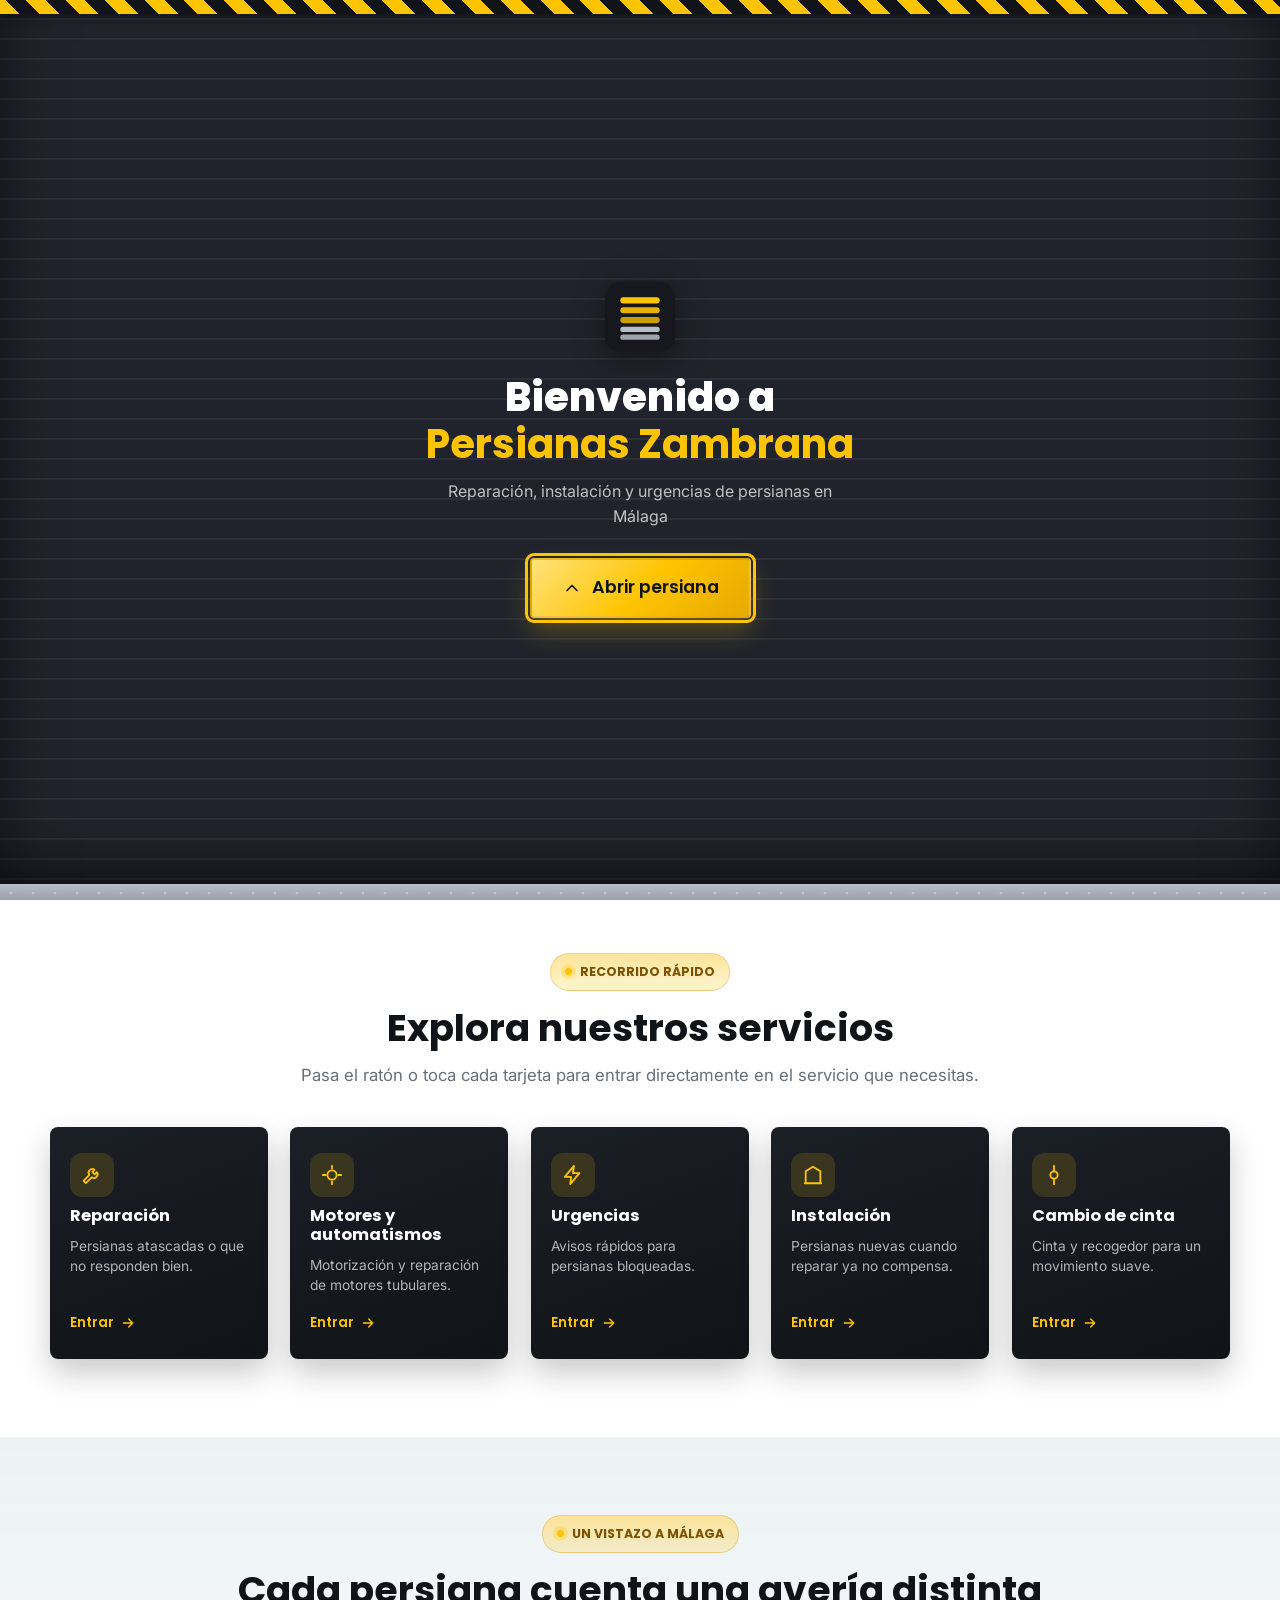
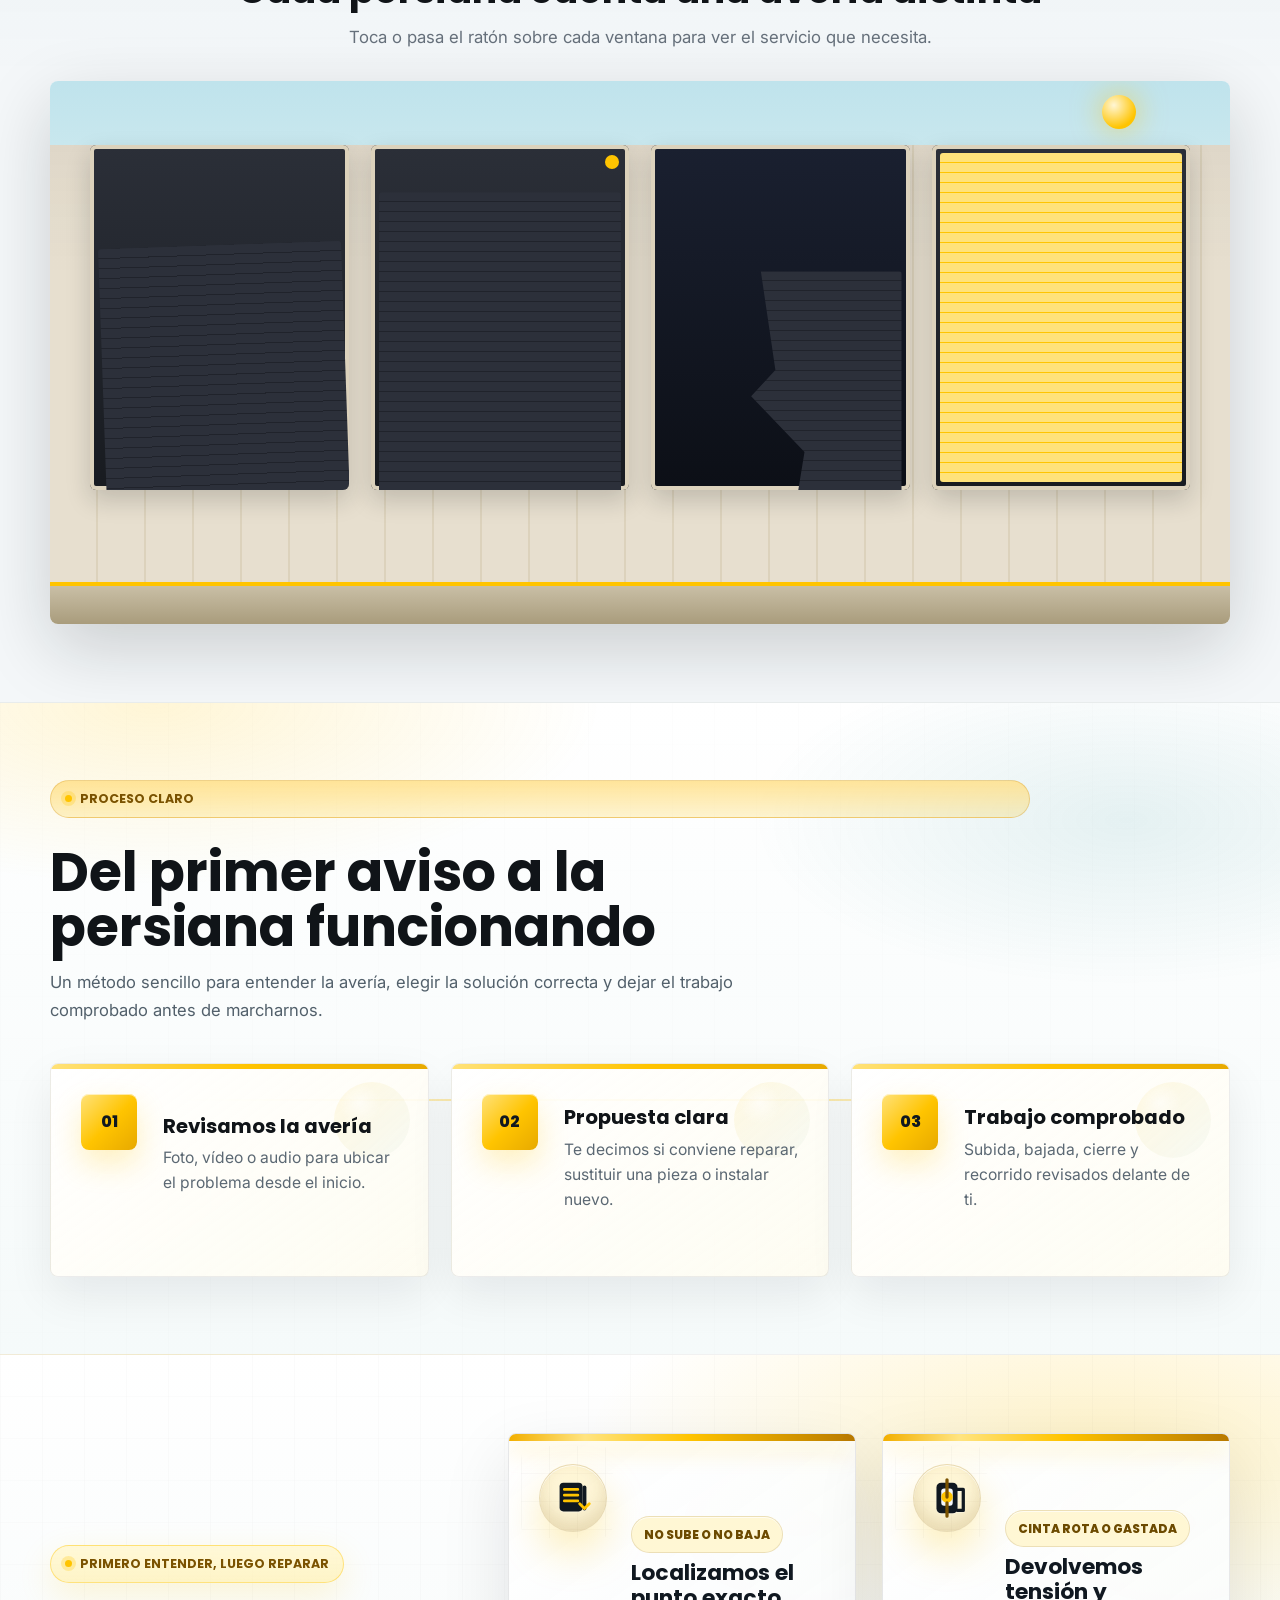
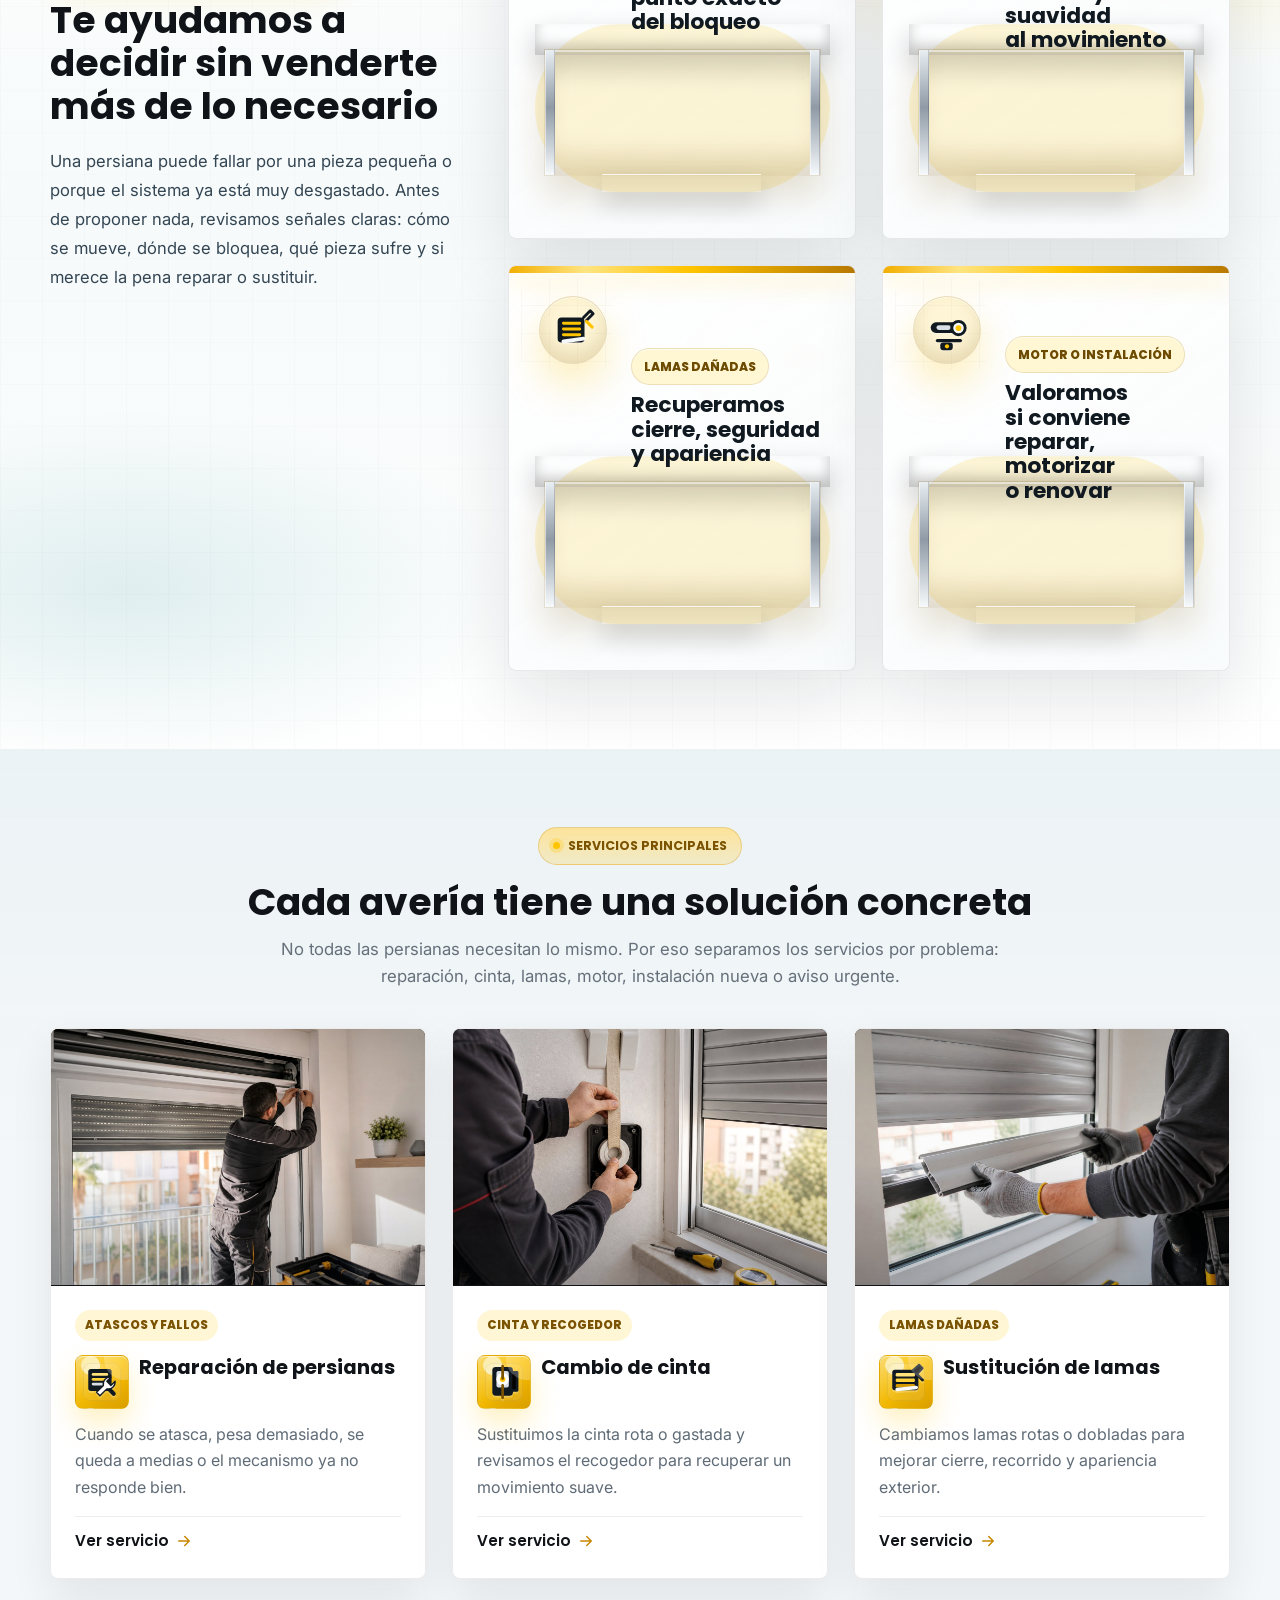
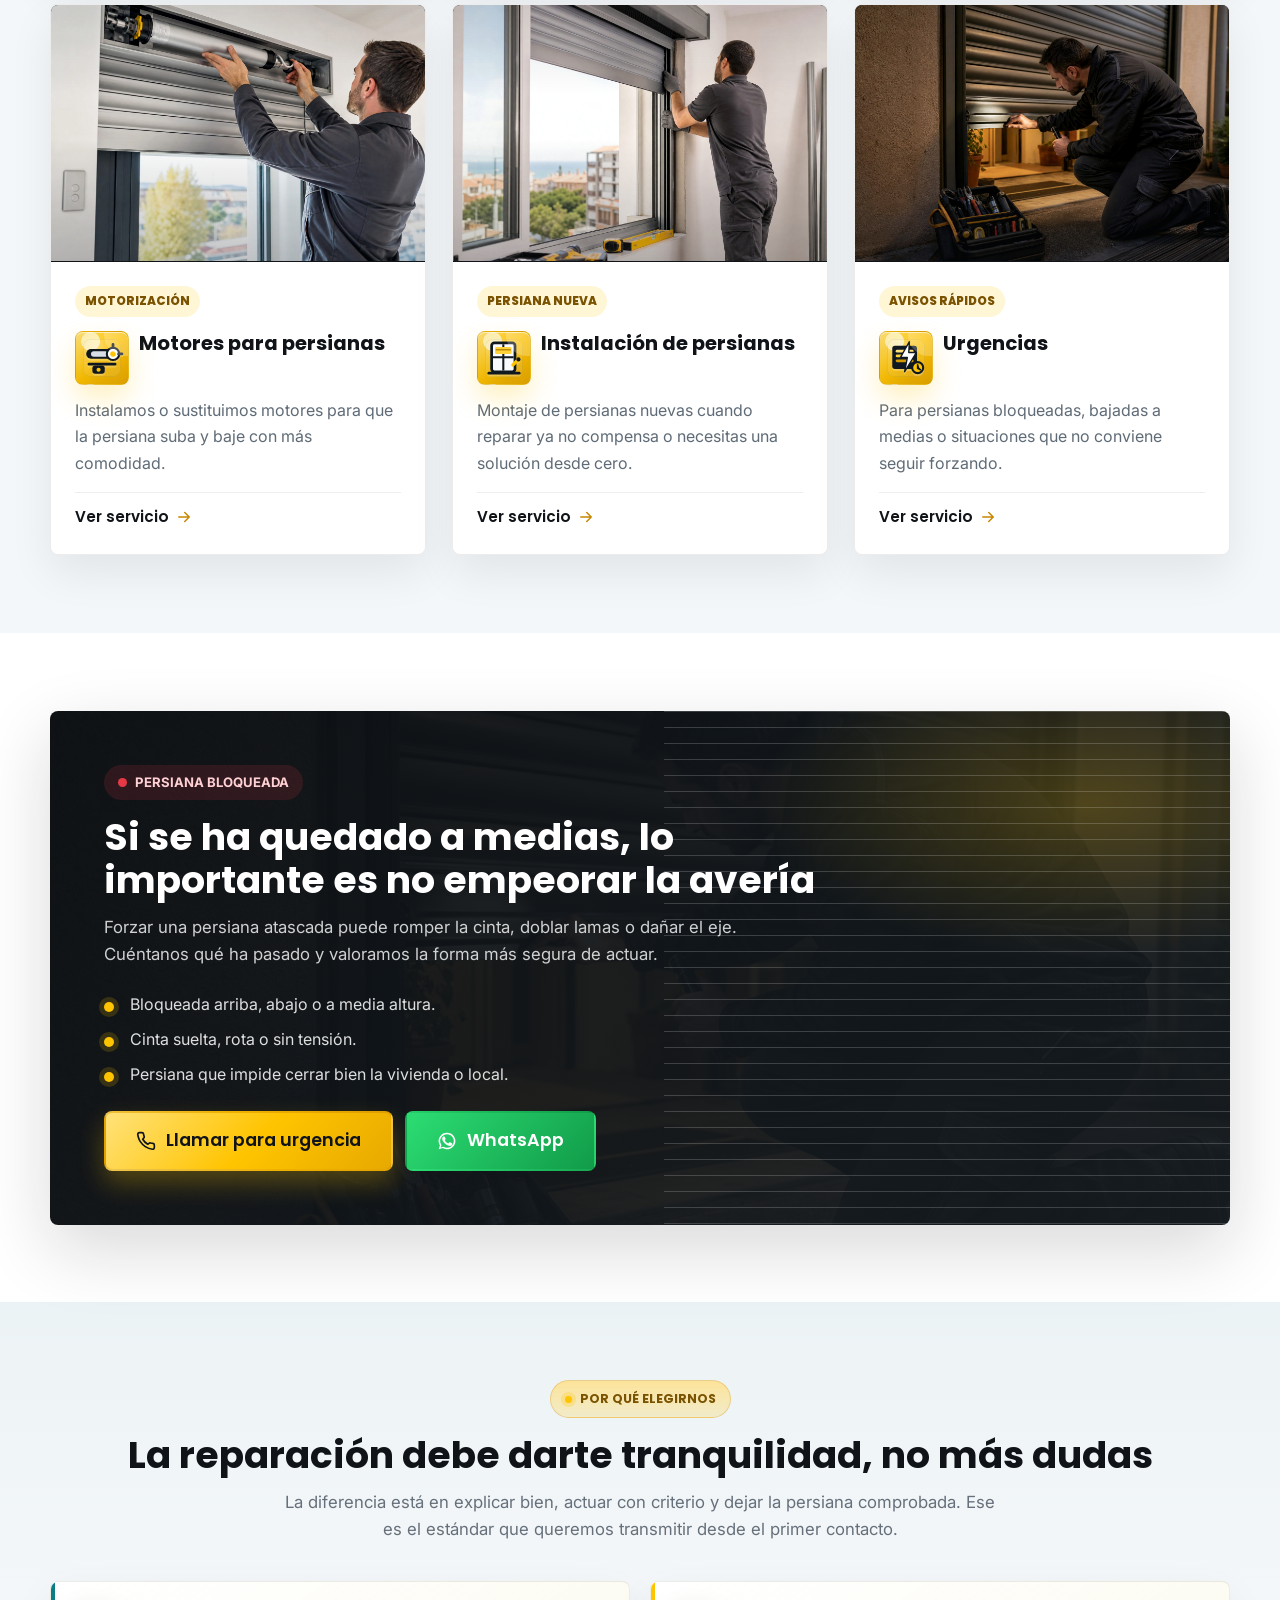
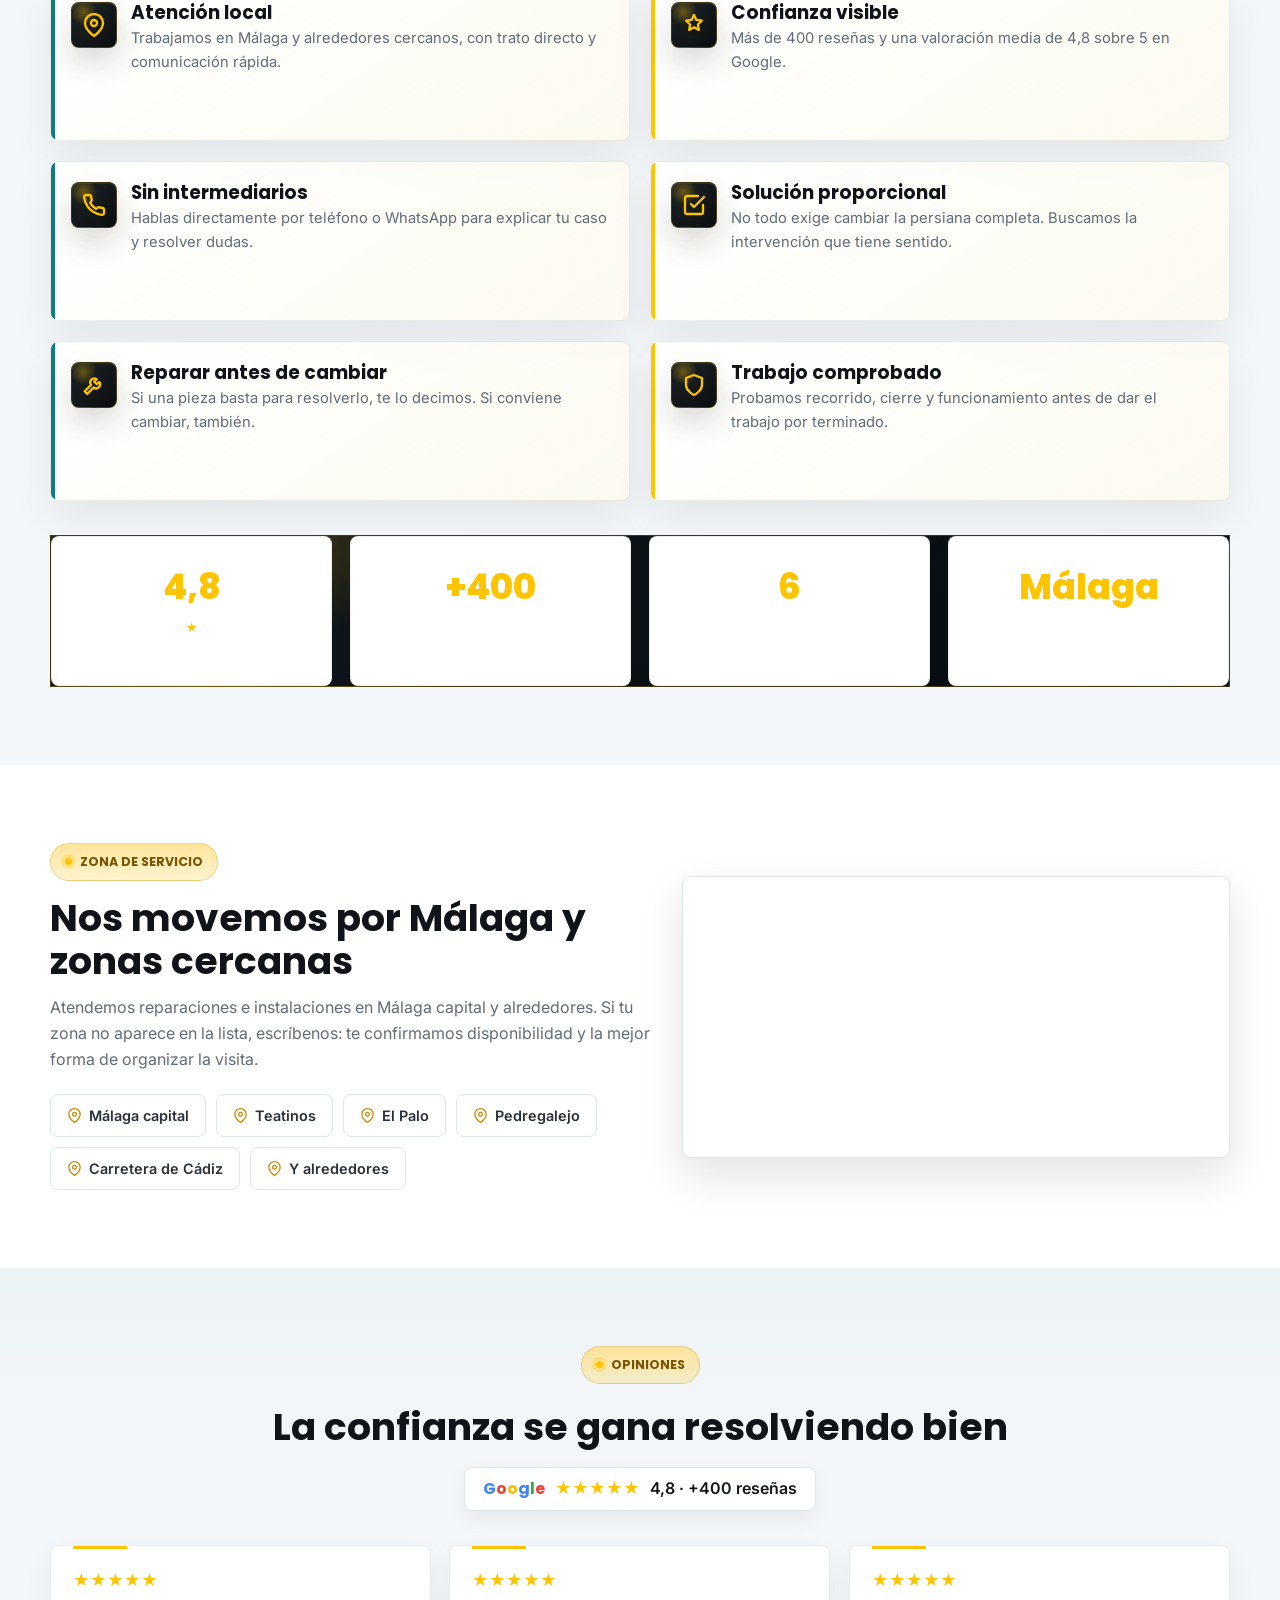
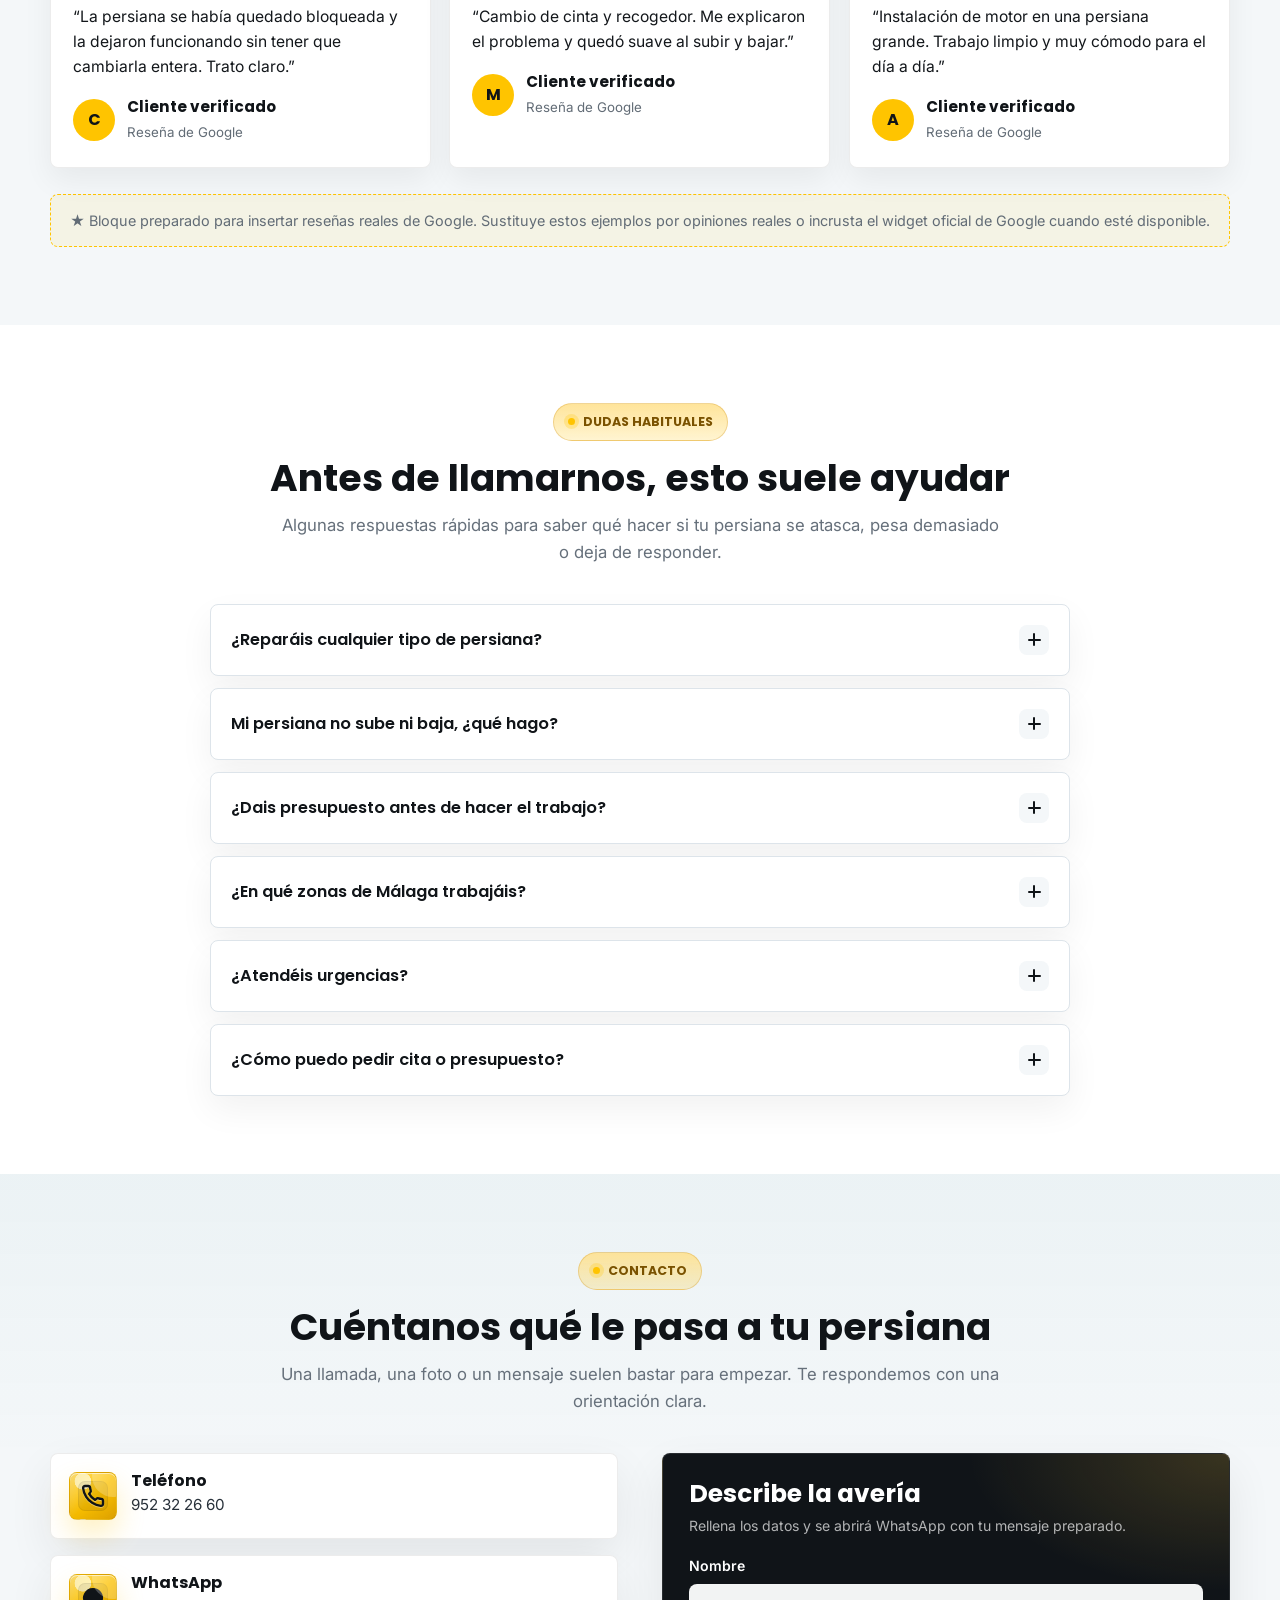
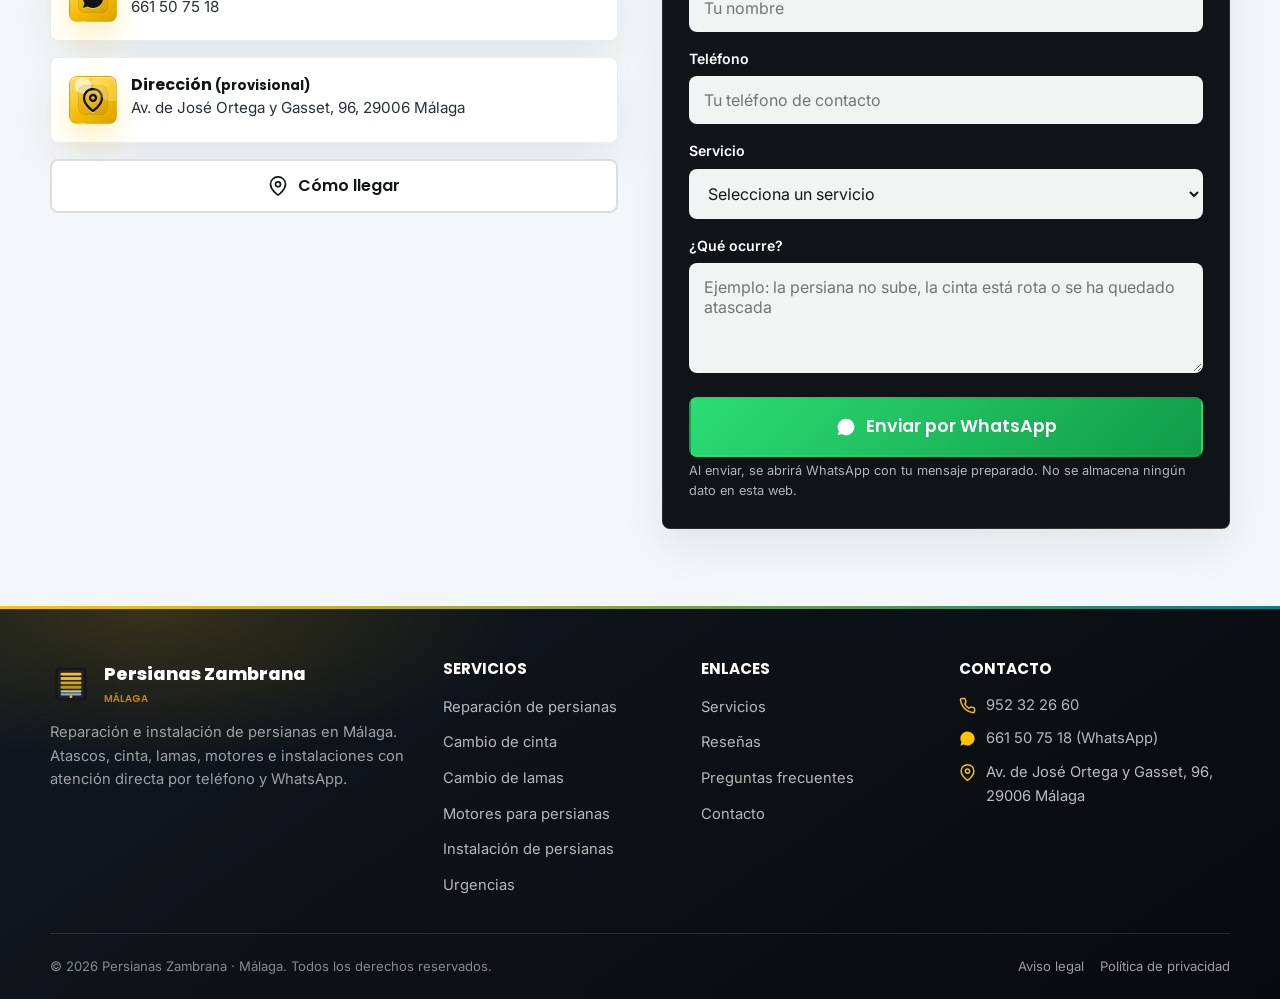
==== commit 9140437f: "Añade experiencia inmersiva: persiana de entrada, tarjetas 3D y fachada interactiva Persiana de bien" ====
--- a/index.html
+++ b/index.html
@@ -1,6 +1,7 @@
 <!DOCTYPE html>
 <html lang="es">
 <head>
+  <script>(function(){if(sessionStorage.getItem("pz_nav")==="1"){sessionStorage.removeItem("pz_nav");document.documentElement.classList.add("pz-nav-entrando");}})();</script>
   <meta charset="UTF-8">
   <meta name="viewport" content="width=device-width, initial-scale=1.0">
 
@@ -58,15 +59,20 @@
 <body>
 
   <!-- =========================================================
-       INTRO ANIMADA — Persiana subiendo (solo home)
+       INTRO INMERSIVA — Persiana cerrada (solo home, gate)
        ========================================================= -->
-  <div id="intro" aria-hidden="true">
-    <div class="intro-persiana"></div>
+  <div id="intro" role="dialog" aria-modal="true" aria-label="Bienvenida a Persianas Zambrana">
+    <div class="intro-persiana">
+      <span class="intro-remaches" aria-hidden="true"></span>
+    </div>
     <div class="intro-contenido">
       <img src="assets/favicon.svg" alt="" class="intro-logo">
-      <p class="frase">Subimos la persiana <b>por ti</b></p>
-      <p class="sub">Persianas Zambrana · Málaga</p>
-      <div class="intro-barra"></div>
+      <p class="intro-titulo">Bienvenido a <b>Persianas Zambrana</b></p>
+      <p class="intro-sub">Reparación, instalación y urgencias de persianas en Málaga</p>
+      <button type="button" id="intro-btn" class="btn btn-call btn-grande intro-cta">
+        <svg viewBox="0 0 24 24" fill="none" stroke="currentColor" stroke-width="2" stroke-linecap="round" stroke-linejoin="round"><path d="m18 15-6-6-6 6"/></svg>
+        Abrir persiana
+      </button>
     </div>
   </div>
 
@@ -186,6 +192,97 @@
             <span class="dot"></span>
             <span>Atención en Málaga capital y alrededores</span>
           </div>
+        </div>
+      </div>
+    </section>
+
+    <!-- =========================================================
+         EXPLORA — Mini recorrido interactivo por servicios
+         ========================================================= -->
+    <section class="section explora" id="explora">
+      <div class="contenedor">
+        <div class="text-center reveal">
+          <span class="eyebrow">Recorrido rápido</span>
+          <h2 class="seccion-titulo">Explora nuestros servicios</h2>
+          <p class="seccion-intro">Pasa el ratón o toca cada tarjeta para entrar directamente en el servicio que necesitas.</p>
+        </div>
+
+        <div class="explora-grid">
+          <a class="explora-card reveal" href="reparacion-persianas-malaga.html">
+            <span class="explora-card__brillo" aria-hidden="true"></span>
+            <span class="explora-card__ico"><svg viewBox="0 0 24 24" fill="none" stroke="currentColor" stroke-width="2" stroke-linecap="round" stroke-linejoin="round"><path d="M14.7 6.3a4 4 0 0 0-5.6 5.6l-6.4 6.4 2.6 2.6 6.4-6.4a4 4 0 0 0 5.6-5.6l-2.4 2.4-2.6-2.6z"/></svg></span>
+            <h3>Reparación</h3>
+            <p>Persianas atascadas o que no responden bien.</p>
+            <span class="explora-card__cta">Entrar <svg viewBox="0 0 24 24" fill="none" stroke="currentColor" stroke-width="2" stroke-linecap="round" stroke-linejoin="round"><path d="M5 12h14M13 6l6 6-6 6"/></svg></span>
+          </a>
+
+          <a class="explora-card reveal d1" href="motores-persianas-malaga.html">
+            <span class="explora-card__brillo" aria-hidden="true"></span>
+            <span class="explora-card__ico"><svg viewBox="0 0 24 24" fill="none" stroke="currentColor" stroke-width="2" stroke-linecap="round" stroke-linejoin="round"><path d="M12 2v3M12 19v3M2 12h3M19 12h3"/><circle cx="12" cy="12" r="5"/></svg></span>
+            <h3>Motores y automatismos</h3>
+            <p>Motorización y reparación de motores tubulares.</p>
+            <span class="explora-card__cta">Entrar <svg viewBox="0 0 24 24" fill="none" stroke="currentColor" stroke-width="2" stroke-linecap="round" stroke-linejoin="round"><path d="M5 12h14M13 6l6 6-6 6"/></svg></span>
+          </a>
+
+          <a class="explora-card reveal d2" href="urgencias-persianas-malaga.html">
+            <span class="explora-card__brillo" aria-hidden="true"></span>
+            <span class="explora-card__ico"><svg viewBox="0 0 24 24" fill="none" stroke="currentColor" stroke-width="2" stroke-linecap="round" stroke-linejoin="round"><path d="m13 2-10 12h7l-1 8 10-12h-7l1-8z"/></svg></span>
+            <h3>Urgencias</h3>
+            <p>Avisos rápidos para persianas bloqueadas.</p>
+            <span class="explora-card__cta">Entrar <svg viewBox="0 0 24 24" fill="none" stroke="currentColor" stroke-width="2" stroke-linecap="round" stroke-linejoin="round"><path d="M5 12h14M13 6l6 6-6 6"/></svg></span>
+          </a>
+
+          <a class="explora-card reveal d3" href="instalacion-persianas-malaga.html">
+            <span class="explora-card__brillo" aria-hidden="true"></span>
+            <span class="explora-card__ico"><svg viewBox="0 0 24 24" fill="none" stroke="currentColor" stroke-width="2" stroke-linecap="round" stroke-linejoin="round"><path d="M3 21h18M4 21V8l8-5 8 5v13"/></svg></span>
+            <h3>Instalación</h3>
+            <p>Persianas nuevas cuando reparar ya no compensa.</p>
+            <span class="explora-card__cta">Entrar <svg viewBox="0 0 24 24" fill="none" stroke="currentColor" stroke-width="2" stroke-linecap="round" stroke-linejoin="round"><path d="M5 12h14M13 6l6 6-6 6"/></svg></span>
+          </a>
+
+          <a class="explora-card reveal" href="cambio-cinta-persianas-malaga.html">
+            <span class="explora-card__brillo" aria-hidden="true"></span>
+            <span class="explora-card__ico"><svg viewBox="0 0 24 24" fill="none" stroke="currentColor" stroke-width="2" stroke-linecap="round" stroke-linejoin="round"><path d="M12 2v6M12 16v6"/><circle cx="12" cy="12" r="4"/></svg></span>
+            <h3>Cambio de cinta</h3>
+            <p>Cinta y recogedor para un movimiento suave.</p>
+            <span class="explora-card__cta">Entrar <svg viewBox="0 0 24 24" fill="none" stroke="currentColor" stroke-width="2" stroke-linecap="round" stroke-linejoin="round"><path d="M5 12h14M13 6l6 6-6 6"/></svg></span>
+          </a>
+        </div>
+      </div>
+    </section>
+
+    <!-- =========================================================
+         FACHADA INTERACTIVA — Calle de Málaga
+         ========================================================= -->
+    <section class="section section--gris fachada-seccion">
+      <div class="contenedor">
+        <div class="text-center reveal">
+          <span class="eyebrow">Un vistazo a Málaga</span>
+          <h2 class="seccion-titulo">Cada persiana cuenta una avería distinta</h2>
+          <p class="seccion-intro">Toca o pasa el ratón sobre cada ventana para ver el servicio que necesita.</p>
+        </div>
+
+        <div class="fachada reveal" role="group" aria-label="Fachada interactiva con ejemplos de averías de persianas en Málaga">
+          <div class="fachada-cielo" aria-hidden="true"><span class="fachada-sol"></span></div>
+          <div class="fachada-muro">
+            <a class="ventana ventana--atascada" href="reparacion-persianas-malaga.html">
+              <span class="ventana-marco"><span class="ventana-persiana"></span></span>
+              <span class="ventana-tag"><strong>Persiana atascada</strong><small>Ver reparación</small></span>
+            </a>
+            <a class="ventana ventana--motor" href="motores-persianas-malaga.html">
+              <span class="ventana-marco"><span class="ventana-persiana"></span></span>
+              <span class="ventana-tag"><strong>Motor averiado</strong><small>Ver motores</small></span>
+            </a>
+            <a class="ventana ventana--urgencia" href="urgencias-persianas-malaga.html">
+              <span class="ventana-marco"><span class="ventana-persiana"></span></span>
+              <span class="ventana-tag"><strong>Persiana rota</strong><small>Ver urgencias</small></span>
+            </a>
+            <a class="ventana ventana--nueva" href="instalacion-persianas-malaga.html">
+              <span class="ventana-marco"><span class="ventana-persiana"></span></span>
+              <span class="ventana-tag"><strong>Persiana nueva</strong><small>Ver instalación</small></span>
+            </a>
+          </div>
+          <div class="fachada-portal" aria-hidden="true"></div>
         </div>
       </div>
     </section>
--- a/styles.css
+++ b/styles.css
@@ -4765,3 +4765,370 @@
     transform: translateY(-92px) rotateX(54deg) scaleY(.55);
   }
 }
+
+/* =====================================================================
+   21. EXPERIENCIA INMERSIVA — Intro persiana, tarjetas 3D, fachada Málaga
+   ===================================================================== */
+
+/* ---------------------------------------------------------------------
+   21.1 INTRO — Persiana cerrada (gate, no autoplay hasta el clic)
+--------------------------------------------------------------------- */
+#intro {
+  flex-direction: column;
+  isolation: isolate;
+}
+#intro::before {
+  content: "";
+  position: absolute;
+  inset: 0;
+  background: radial-gradient(60% 55% at 50% 100%, rgba(255, 196, 0, .5), transparent 70%);
+  opacity: 0;
+  transition: opacity 1.1s ease;
+  z-index: 0;
+  pointer-events: none;
+}
+#intro.intro--abriendo::before { opacity: 1; }
+
+.intro-persiana {
+  z-index: 1;
+  animation: none; /* no se mueve hasta que se pulsa "Abrir persiana" */
+}
+#intro.intro--abriendo .intro-persiana {
+  animation: persianaSube 1.5s cubic-bezier(.7, 0, .2, 1) forwards;
+}
+.intro-persiana::before {
+  content: "";
+  position: absolute;
+  top: 0; left: 0; right: 0;
+  height: 14px;
+  background: repeating-linear-gradient(45deg, var(--amarillo) 0 14px, var(--antracita) 14px 28px);
+  box-shadow: 0 2px 10px rgba(0, 0, 0, .5);
+  z-index: 2;
+}
+.intro-remaches {
+  position: absolute;
+  left: 0; right: 0; bottom: 2px;
+  height: 10px;
+  background-image: radial-gradient(circle, rgba(255, 255, 255, .5) 1.5px, transparent 1.6px);
+  background-size: 22px 10px;
+  background-repeat: repeat-x;
+  opacity: .6;
+  z-index: 3;
+}
+
+.intro-contenido { z-index: 2; max-width: 480px; }
+.intro-titulo {
+  font-family: var(--fuente-titulos);
+  font-weight: 800;
+  font-size: clamp(1.6rem, 5.4vw, 2.5rem);
+  color: #fff;
+  line-height: 1.18;
+  margin-bottom: 10px;
+}
+.intro-titulo b { color: var(--amarillo); }
+.intro-sub {
+  color: rgba(255, 255, 255, .72);
+  font-size: 1rem;
+  margin-bottom: 28px;
+}
+.intro-cta { margin-inline: auto; }
+
+#intro.intro--abriendo .intro-contenido {
+  animation: introTextoSale .5s ease forwards;
+}
+@keyframes introTextoSale {
+  to { opacity: 0; transform: translateY(-10px); }
+}
+
+@media (prefers-reduced-motion: reduce) {
+  #intro::before { transition: none; }
+  #intro.intro--abriendo .intro-persiana { animation-duration: .3s; }
+  #intro.intro--abriendo .intro-contenido { animation-duration: .2s; }
+}
+
+/* ---------------------------------------------------------------------
+   21.2 EXPLORA — Tarjetas 3D de servicios
+--------------------------------------------------------------------- */
+.explora-grid {
+  display: grid;
+  gap: clamp(14px, 2vw, 22px);
+  grid-template-columns: repeat(2, 1fr);
+  perspective: 1200px;
+}
+@media (min-width: 640px) {
+  .explora-grid { grid-template-columns: repeat(3, 1fr); }
+}
+@media (min-width: 1100px) {
+  .explora-grid { grid-template-columns: repeat(5, 1fr); }
+}
+
+.explora-card {
+  --rx: 0deg;
+  --ry: 0deg;
+  --mx: 50%;
+  --my: 50%;
+  position: relative;
+  display: flex;
+  flex-direction: column;
+  gap: 10px;
+  padding: 26px 20px;
+  border-radius: var(--radio-lg);
+  background: linear-gradient(160deg, #1B1F26, #101418);
+  color: #fff;
+  overflow: hidden;
+  text-decoration: none;
+  transform: rotateX(var(--rx)) rotateY(var(--ry)) translateZ(0);
+  transition: transform .35s cubic-bezier(.16, 1, .3, 1), box-shadow .35s ease;
+  box-shadow: 0 14px 30px rgba(16, 20, 24, .22);
+  will-change: transform;
+}
+
+.explora-card__brillo {
+  position: absolute;
+  inset: 0;
+  background: radial-gradient(220px circle at var(--mx) var(--my), rgba(255, 196, 0, .35), transparent 60%);
+  opacity: 0;
+  transition: opacity .3s ease;
+  pointer-events: none;
+}
+.explora-card:hover .explora-card__brillo,
+.explora-card:focus-visible .explora-card__brillo { opacity: 1; }
+
+.explora-card:hover,
+.explora-card:focus-visible {
+  box-shadow: 0 26px 54px rgba(16, 20, 24, .32);
+}
+
+.explora-card__ico {
+  display: inline-flex;
+  align-items: center;
+  justify-content: center;
+  width: 44px; height: 44px;
+  border-radius: 12px;
+  background: rgba(255, 196, 0, .14);
+  color: var(--amarillo);
+}
+.explora-card__ico svg { width: 22px; height: 22px; }
+
+.explora-card h3 { color: #fff; font-size: 1.02rem; margin: 0; }
+.explora-card p { color: rgba(255, 255, 255, .68); font-size: .86rem; margin: 0; line-height: 1.5; }
+
+.explora-card__cta {
+  margin-top: auto;
+  padding-top: 6px;
+  display: inline-flex;
+  align-items: center;
+  gap: 6px;
+  font-family: var(--fuente-titulos);
+  font-weight: 600;
+  font-size: .84rem;
+  color: var(--amarillo);
+}
+.explora-card__cta svg { width: 16px; height: 16px; transition: transform .25s ease; }
+.explora-card:hover .explora-card__cta svg,
+.explora-card:focus-visible .explora-card__cta svg { transform: translateX(4px); }
+
+@media (hover: none) {
+  .explora-card:active { transform: scale(.97); }
+}
+@media (prefers-reduced-motion: reduce) {
+  .explora-card { transition: box-shadow .2s ease; }
+}
+
+/* ---------------------------------------------------------------------
+   21.3 FACHADA INTERACTIVA — Calle de Málaga
+--------------------------------------------------------------------- */
+.fachada-seccion .seccion-intro { margin-bottom: 30px; }
+
+.fachada {
+  position: relative;
+  border-radius: var(--radio-lg);
+  overflow: hidden;
+  background: linear-gradient(180deg, #BFE3EC 0%, #EAF6F4 55%, #F4F7F9 100%);
+  box-shadow: var(--sombra-lg);
+}
+
+.fachada-cielo { position: relative; height: clamp(36px, 7vw, 64px); }
+.fachada-sol {
+  position: absolute;
+  top: 14px; right: 8%;
+  width: 34px; height: 34px;
+  border-radius: 50%;
+  background: radial-gradient(circle at 35% 30%, #FFF6D5, var(--amarillo) 70%);
+  box-shadow: 0 0 30px rgba(255, 196, 0, .55);
+}
+
+.fachada-muro {
+  position: relative;
+  display: grid;
+  grid-template-columns: repeat(4, 1fr);
+  gap: clamp(10px, 2vw, 22px);
+  padding: 0 clamp(16px, 4vw, 40px) clamp(20px, 4vw, 36px);
+  background:
+    linear-gradient(180deg, rgba(16, 20, 24, .04), transparent 30%),
+    repeating-linear-gradient(90deg, #E7DFCF 0 46px, #DCD2BC 46px 48px);
+}
+
+.fachada-portal {
+  height: clamp(26px, 5vw, 42px);
+  background: linear-gradient(180deg, #C9BFA6, #A99C7C);
+  border-top: 4px solid var(--amarillo);
+}
+
+.ventana {
+  position: relative;
+  display: flex;
+  flex-direction: column;
+  align-items: center;
+  text-decoration: none;
+  color: inherit;
+}
+
+.ventana-marco {
+  position: relative;
+  width: 100%;
+  aspect-ratio: 3 / 4;
+  background: linear-gradient(180deg, #2B2F38, #181B20);
+  border-radius: 6px;
+  padding: 8px;
+  box-shadow:
+    inset 0 0 0 4px #DCD2BC,
+    0 10px 24px rgba(16, 20, 24, .18);
+  overflow: hidden;
+}
+
+.ventana-persiana {
+  position: absolute;
+  inset: 8px;
+  border-radius: 3px;
+  background: repeating-linear-gradient(to bottom, #2c303a 0 9px, #20232b 9px 10px);
+  transform-origin: top;
+  transition: transform .5s var(--suave);
+}
+
+/* Estado: atascada → Reparación */
+.ventana--atascada .ventana-persiana { transform: translateY(28%) rotate(-2deg); }
+.ventana--atascada:hover .ventana-persiana,
+.ventana--atascada:focus-visible .ventana-persiana { animation: pzAtascada .5s ease; }
+@keyframes pzAtascada {
+  0%, 100% { transform: translateY(28%) rotate(-2deg); }
+  25% { transform: translateY(26%) rotate(-4deg); }
+  50% { transform: translateY(30%) rotate(2deg); }
+  75% { transform: translateY(27%) rotate(-3deg); }
+}
+
+/* Estado: motor averiado → Motores */
+.ventana--motor .ventana-persiana { transform: translateY(12%); }
+.ventana--motor .ventana-marco::after {
+  content: "";
+  position: absolute;
+  right: 10px; top: 10px;
+  width: 14px; height: 14px;
+  border-radius: 50%;
+  background: var(--amarillo);
+}
+.ventana--motor:hover .ventana-marco::after,
+.ventana--motor:focus-visible .ventana-marco::after { animation: pzChispa 1s ease infinite; }
+@keyframes pzChispa {
+  0% { box-shadow: 0 0 0 0 rgba(255, 196, 0, .6); opacity: 1; }
+  70% { box-shadow: 0 0 0 14px rgba(255, 196, 0, 0); opacity: .4; }
+  100% { box-shadow: 0 0 0 14px rgba(255, 196, 0, 0); opacity: 1; }
+}
+
+/* Estado: persiana rota de noche → Urgencias */
+.ventana--urgencia .ventana-marco { background: linear-gradient(180deg, #1A2030, #0C0F16); }
+.ventana--urgencia .ventana-persiana {
+  transform: translateY(36%);
+  clip-path: polygon(0 0, 42% 0, 48% 30%, 38% 38%, 60% 55%, 50% 100%, 0 100%, 100% 100%, 100% 0);
+}
+.ventana--urgencia .ventana-marco::before {
+  content: "";
+  position: absolute;
+  inset: 0;
+  background: radial-gradient(circle at 80% 20%, rgba(230, 57, 70, .35), transparent 60%);
+  opacity: 0;
+  transition: opacity .4s ease;
+}
+.ventana--urgencia:hover .ventana-marco::before,
+.ventana--urgencia:focus-visible .ventana-marco::before { opacity: 1; }
+
+/* Estado: persiana nueva → Instalación */
+.ventana--nueva .ventana-persiana {
+  transform: translateY(0);
+  background: repeating-linear-gradient(to bottom, #FFE27A 0 9px, #FFC400 9px 10px);
+}
+.ventana--nueva .ventana-marco::after {
+  content: "";
+  position: absolute;
+  inset: -40% -120%;
+  background: linear-gradient(75deg, transparent 40%, rgba(255, 255, 255, .55) 50%, transparent 60%);
+  transform: translateX(-60%);
+}
+.ventana--nueva:hover .ventana-marco::after,
+.ventana--nueva:focus-visible .ventana-marco::after { animation: pzBrillo 1.1s ease; }
+@keyframes pzBrillo { to { transform: translateX(60%); } }
+
+.ventana-tag {
+  margin-top: 10px;
+  text-align: center;
+  opacity: 0;
+  transform: translateY(-6px);
+  transition: opacity .25s ease, transform .25s ease;
+}
+.ventana-tag strong { display: block; font-family: var(--fuente-titulos); font-size: .82rem; color: var(--antracita); }
+.ventana-tag small { color: var(--amarillo-osc); font-weight: 600; font-size: .78rem; }
+
+.ventana:hover .ventana-tag,
+.ventana:focus-visible .ventana-tag { opacity: 1; transform: translateY(0); }
+
+@media (max-width: 720px) {
+  .fachada-muro { grid-template-columns: repeat(2, 1fr); }
+  .ventana-tag { opacity: 1; transform: none; }
+}
+@media (prefers-reduced-motion: reduce) {
+  .ventana--atascada:hover .ventana-persiana,
+  .ventana--atascada:focus-visible .ventana-persiana,
+  .ventana--motor:hover .ventana-marco::after,
+  .ventana--motor:focus-visible .ventana-marco::after,
+  .ventana--nueva:hover .ventana-marco::after,
+  .ventana--nueva:focus-visible .ventana-marco::after { animation: none; }
+}
+
+/* ---------------------------------------------------------------------
+   21.4 TRANSICIÓN ENTRE PÁGINAS — Mini persiana bajando/subiendo
+--------------------------------------------------------------------- */
+html.pz-nav-saliendo body::before,
+html.pz-nav-entrando body::before {
+  content: "";
+  position: fixed;
+  inset: 0;
+  z-index: 3000;
+  pointer-events: none;
+  background: repeating-linear-gradient(to bottom, #20232b 0 18px, #2c303a 18px 20px);
+  box-shadow: inset 0 -30px 60px rgba(0, 0, 0, .5);
+}
+html.pz-nav-saliendo body::before {
+  animation: pzVeilBajar .38s cubic-bezier(.4, 0, .2, 1) forwards;
+}
+html.pz-nav-entrando body::before {
+  animation: pzVeilSubir .55s cubic-bezier(.16, 1, .3, 1) .05s both;
+}
+@keyframes pzVeilBajar { from { transform: translateY(-100%); } to { transform: translateY(0); } }
+@keyframes pzVeilSubir { from { transform: translateY(0); } to { transform: translateY(-100%); } }
+
+@media (prefers-reduced-motion: reduce) {
+  html.pz-nav-saliendo body::before,
+  html.pz-nav-entrando body::before { display: none; }
+}
+
+/* ---------------------------------------------------------------------
+   21.5 BRILLO DISCRETO EN BOTONES PRINCIPALES
+--------------------------------------------------------------------- */
+@keyframes pzGlowPulse {
+  0%, 100% { box-shadow: 0 2px 6px rgba(245, 182, 0, .25), 0 10px 24px rgba(245, 182, 0, .34); }
+  50% { box-shadow: 0 2px 10px rgba(245, 182, 0, .4), 0 14px 32px rgba(245, 182, 0, .5); }
+}
+.btn-call.btn-grande { animation: pzGlowPulse 2.8s ease-in-out infinite; }
+@media (prefers-reduced-motion: reduce) {
+  .btn-call.btn-grande { animation: none; }
+}
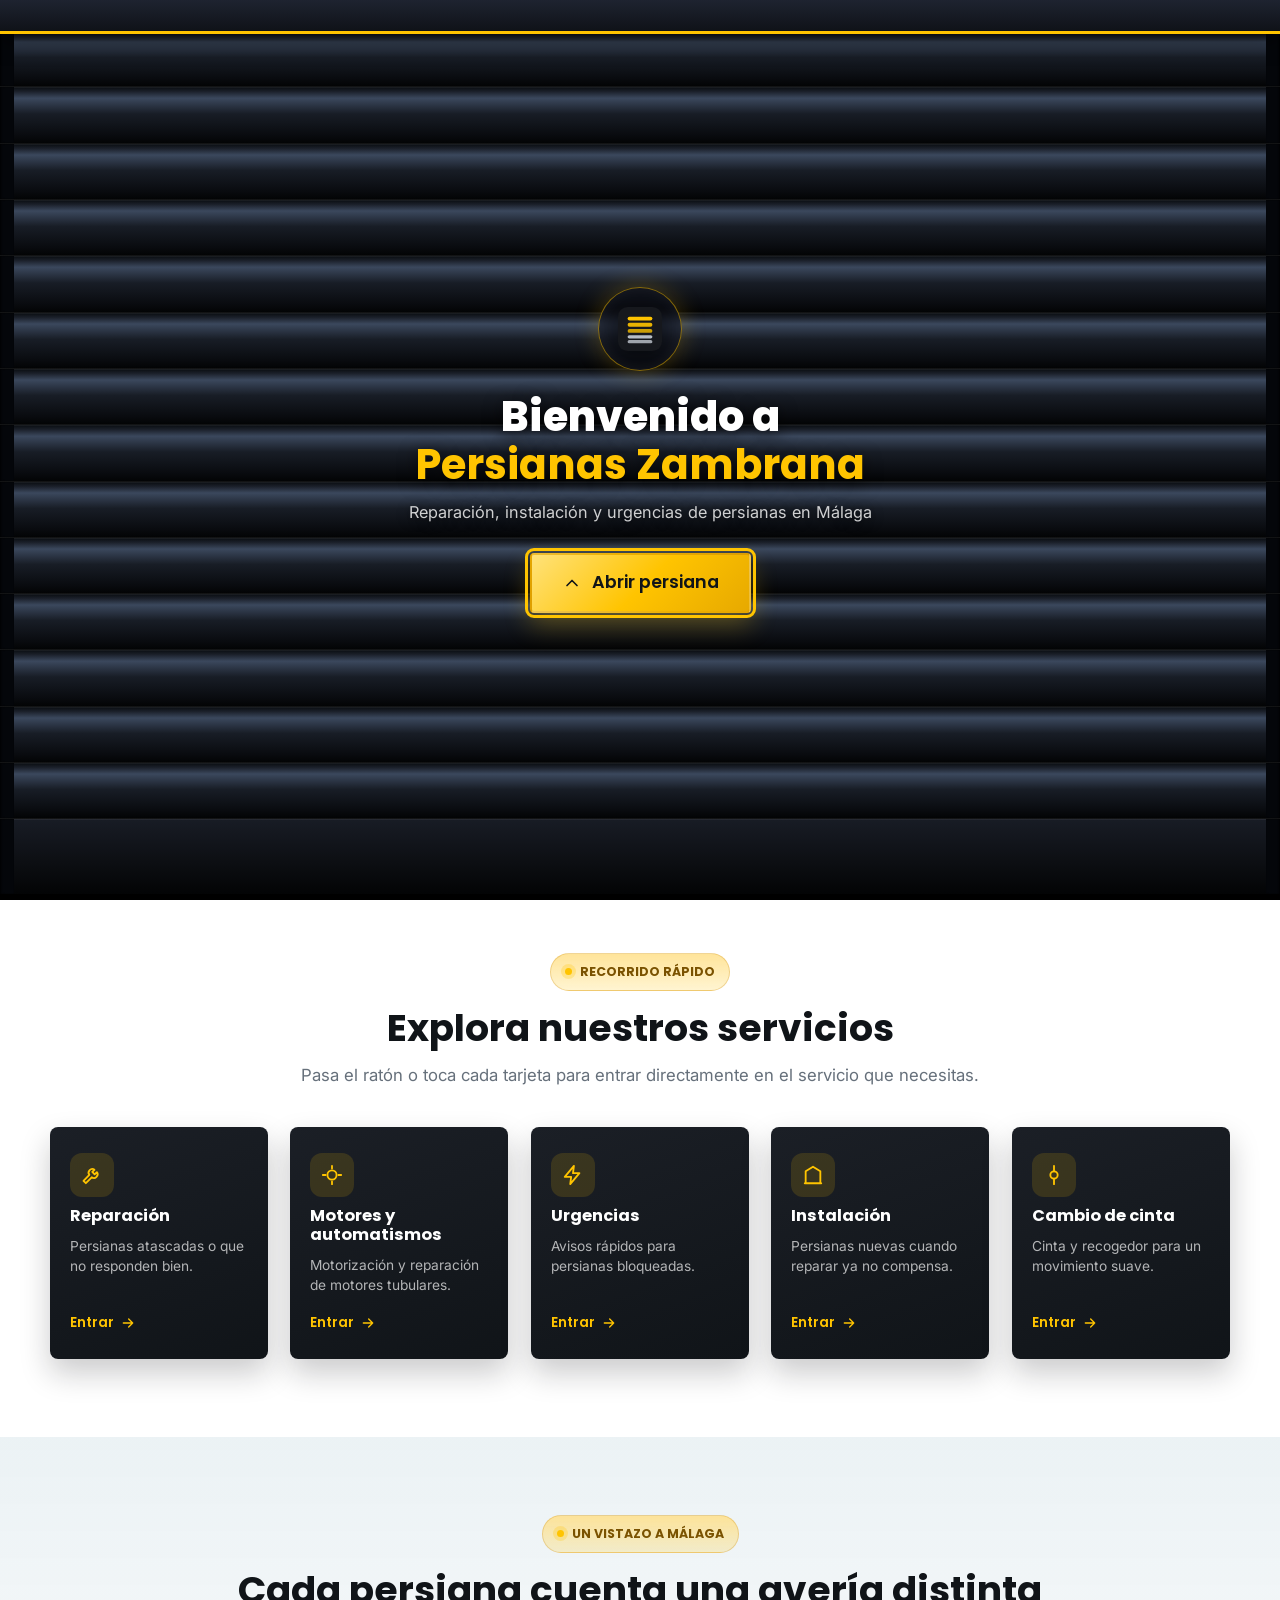
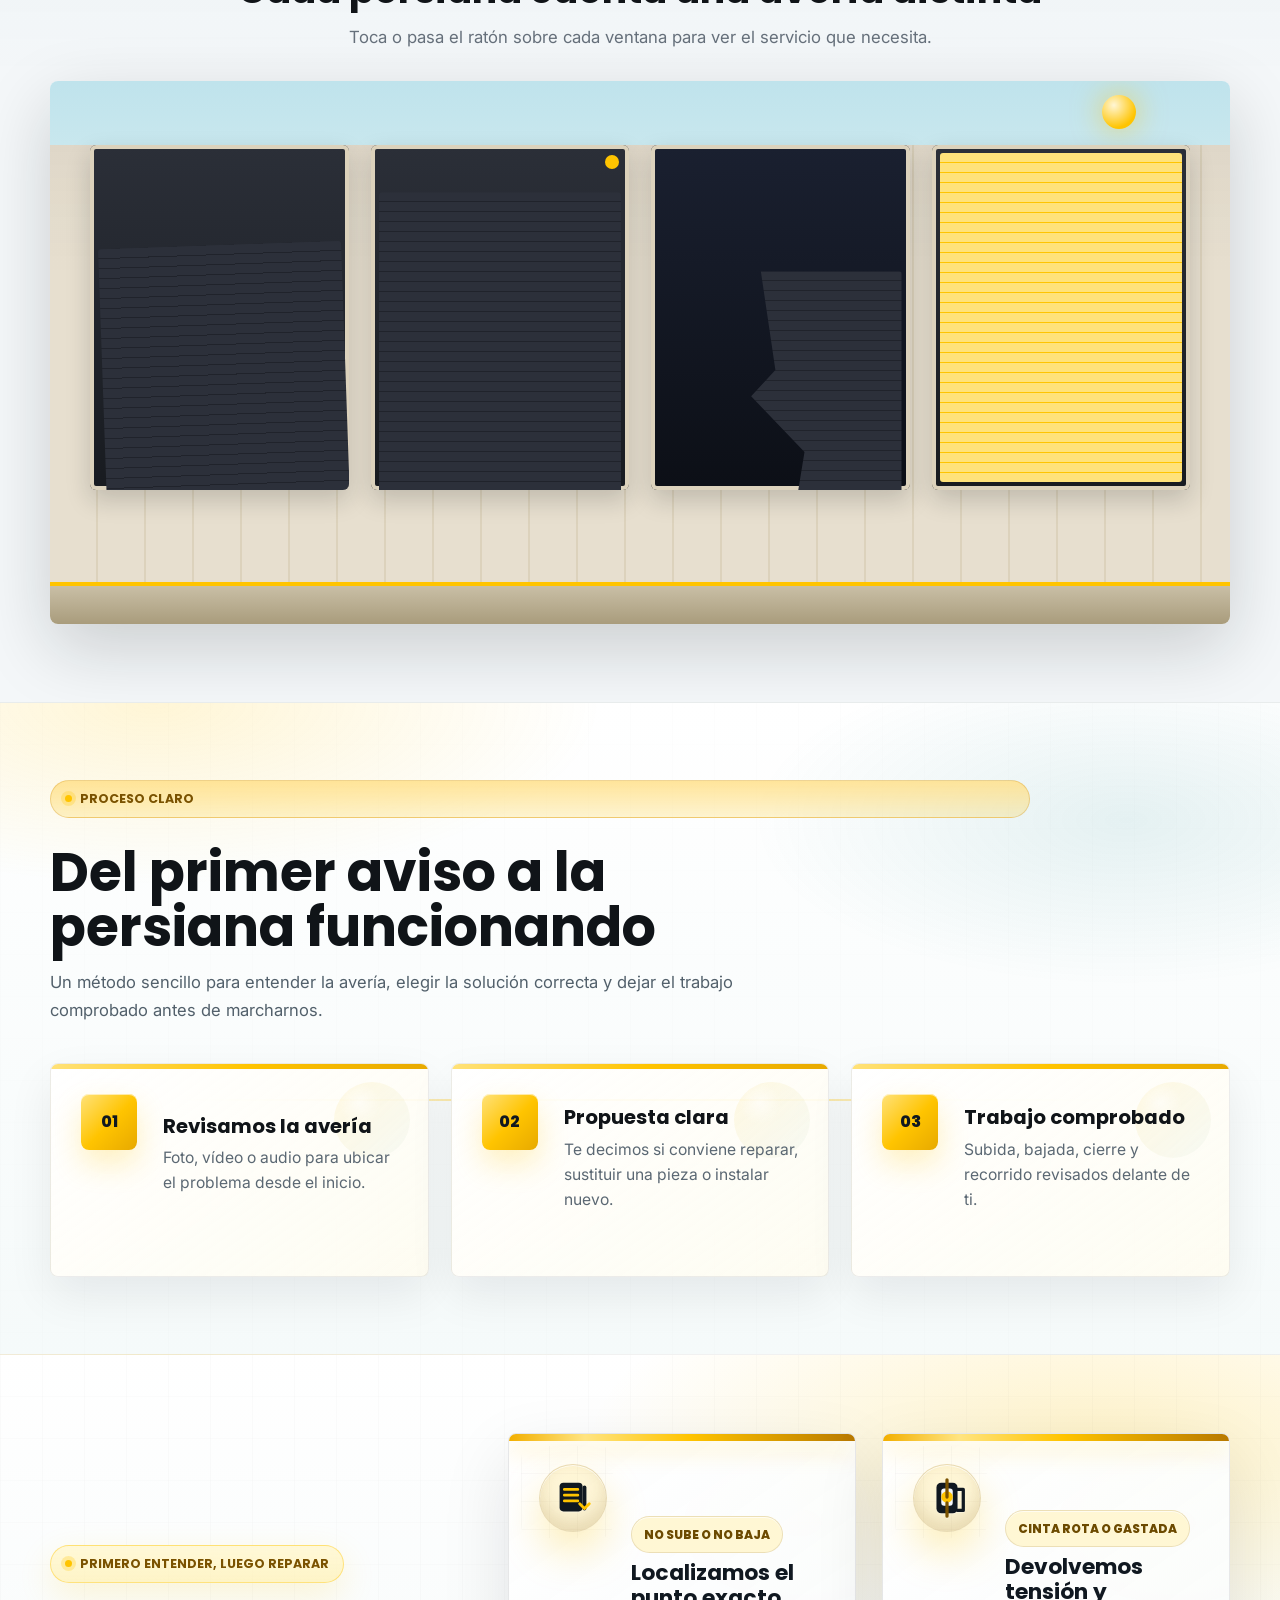
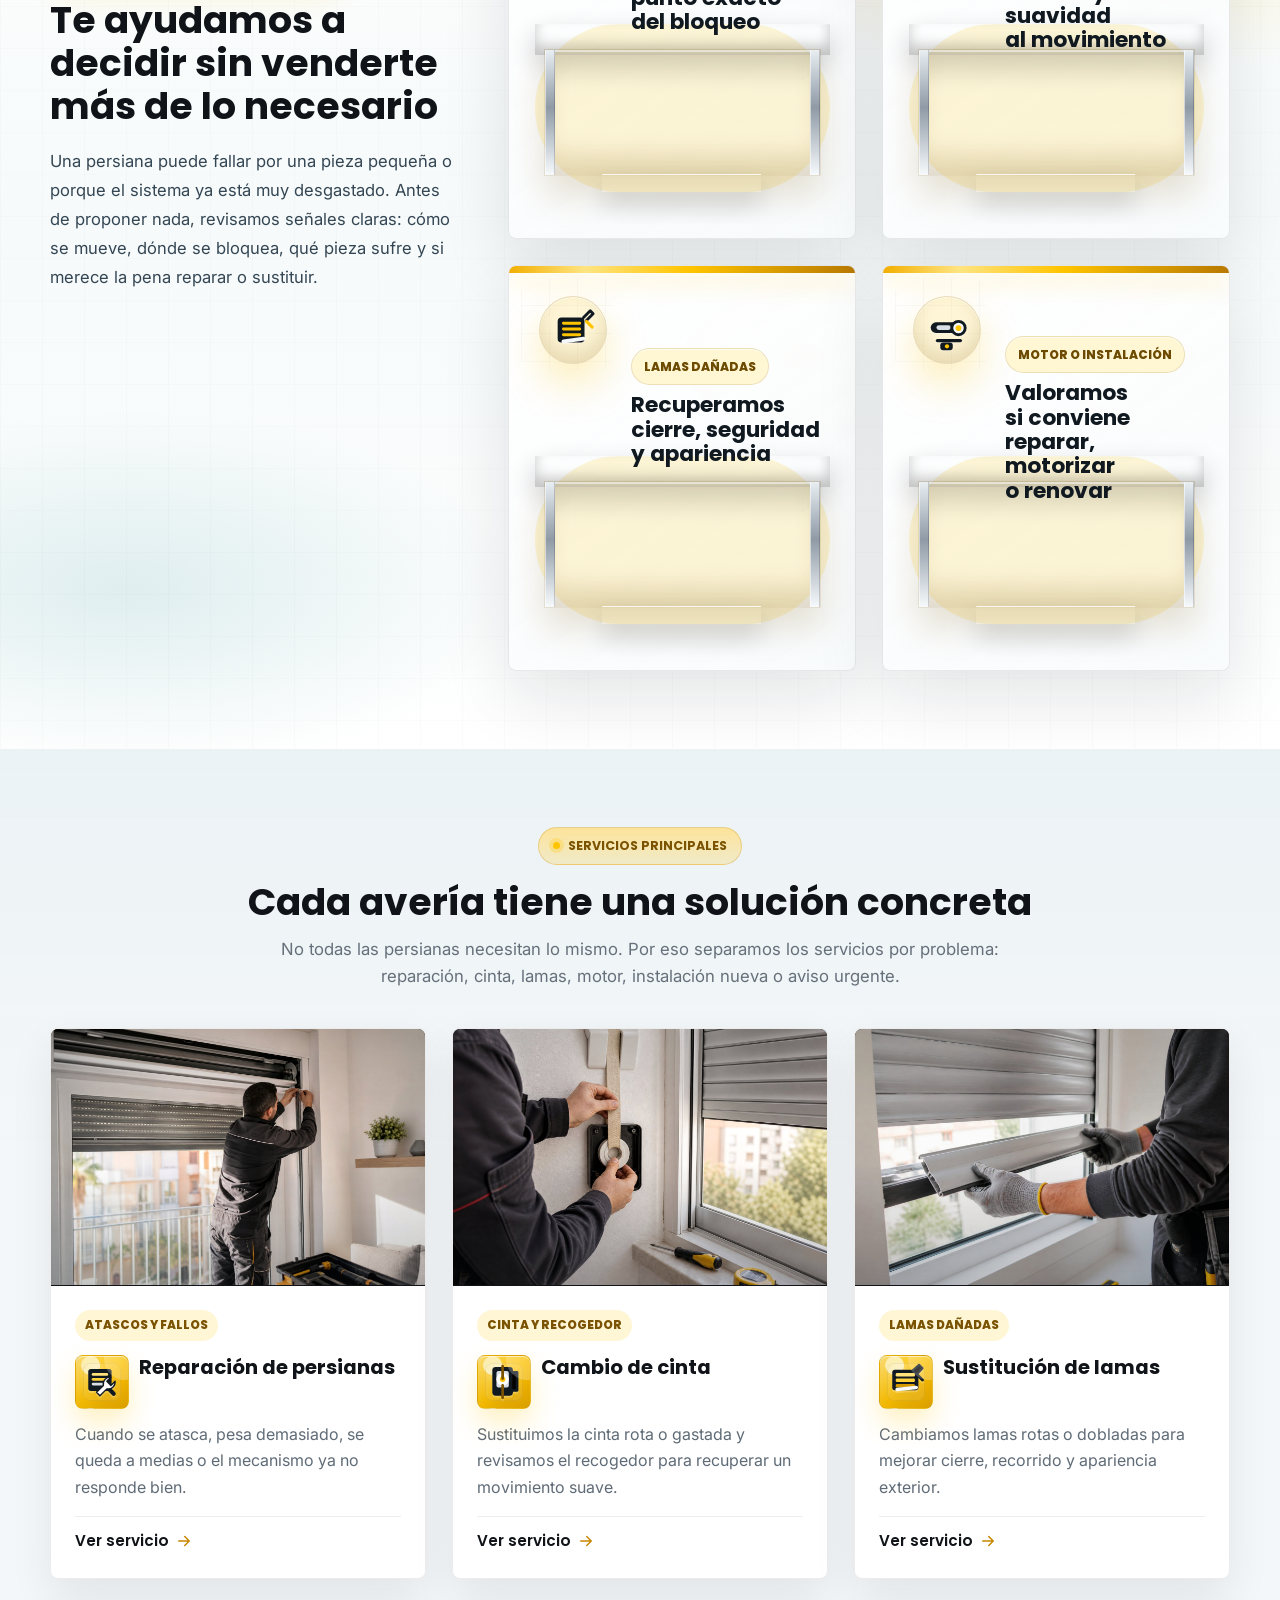
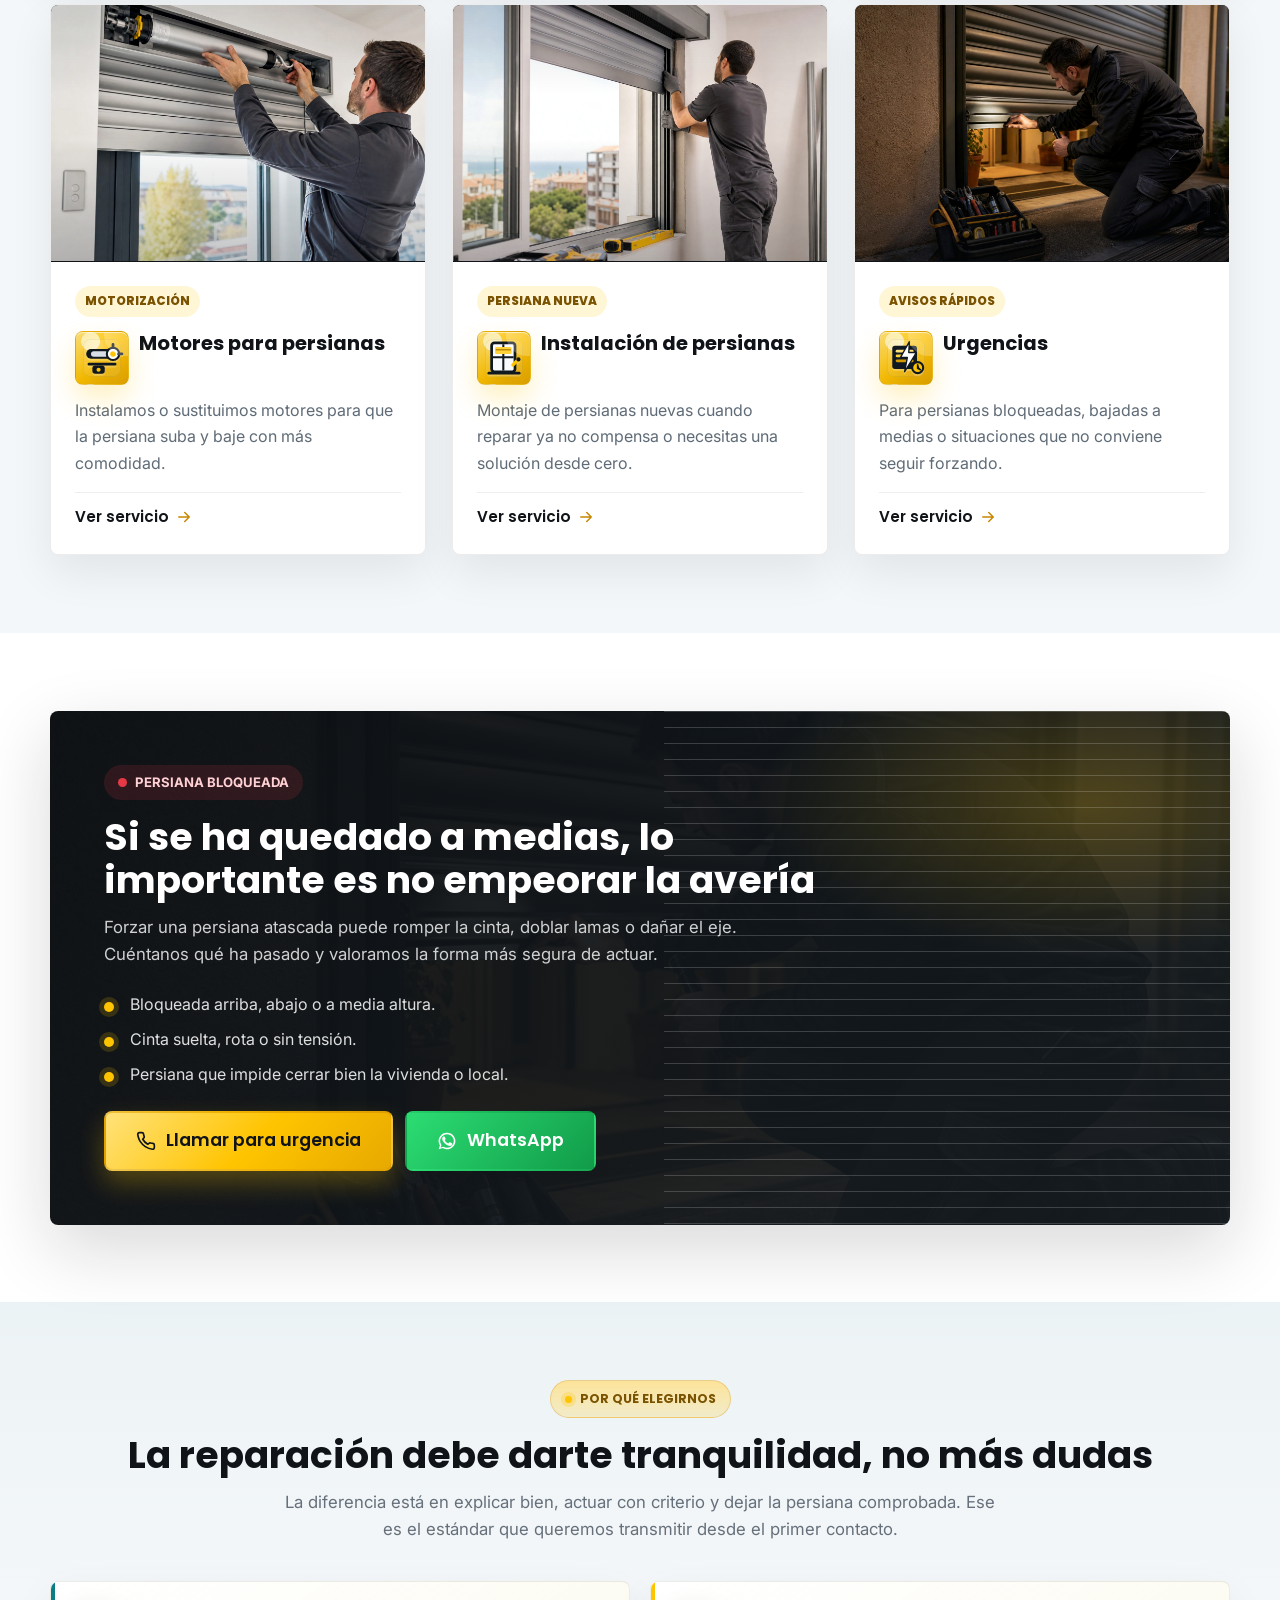
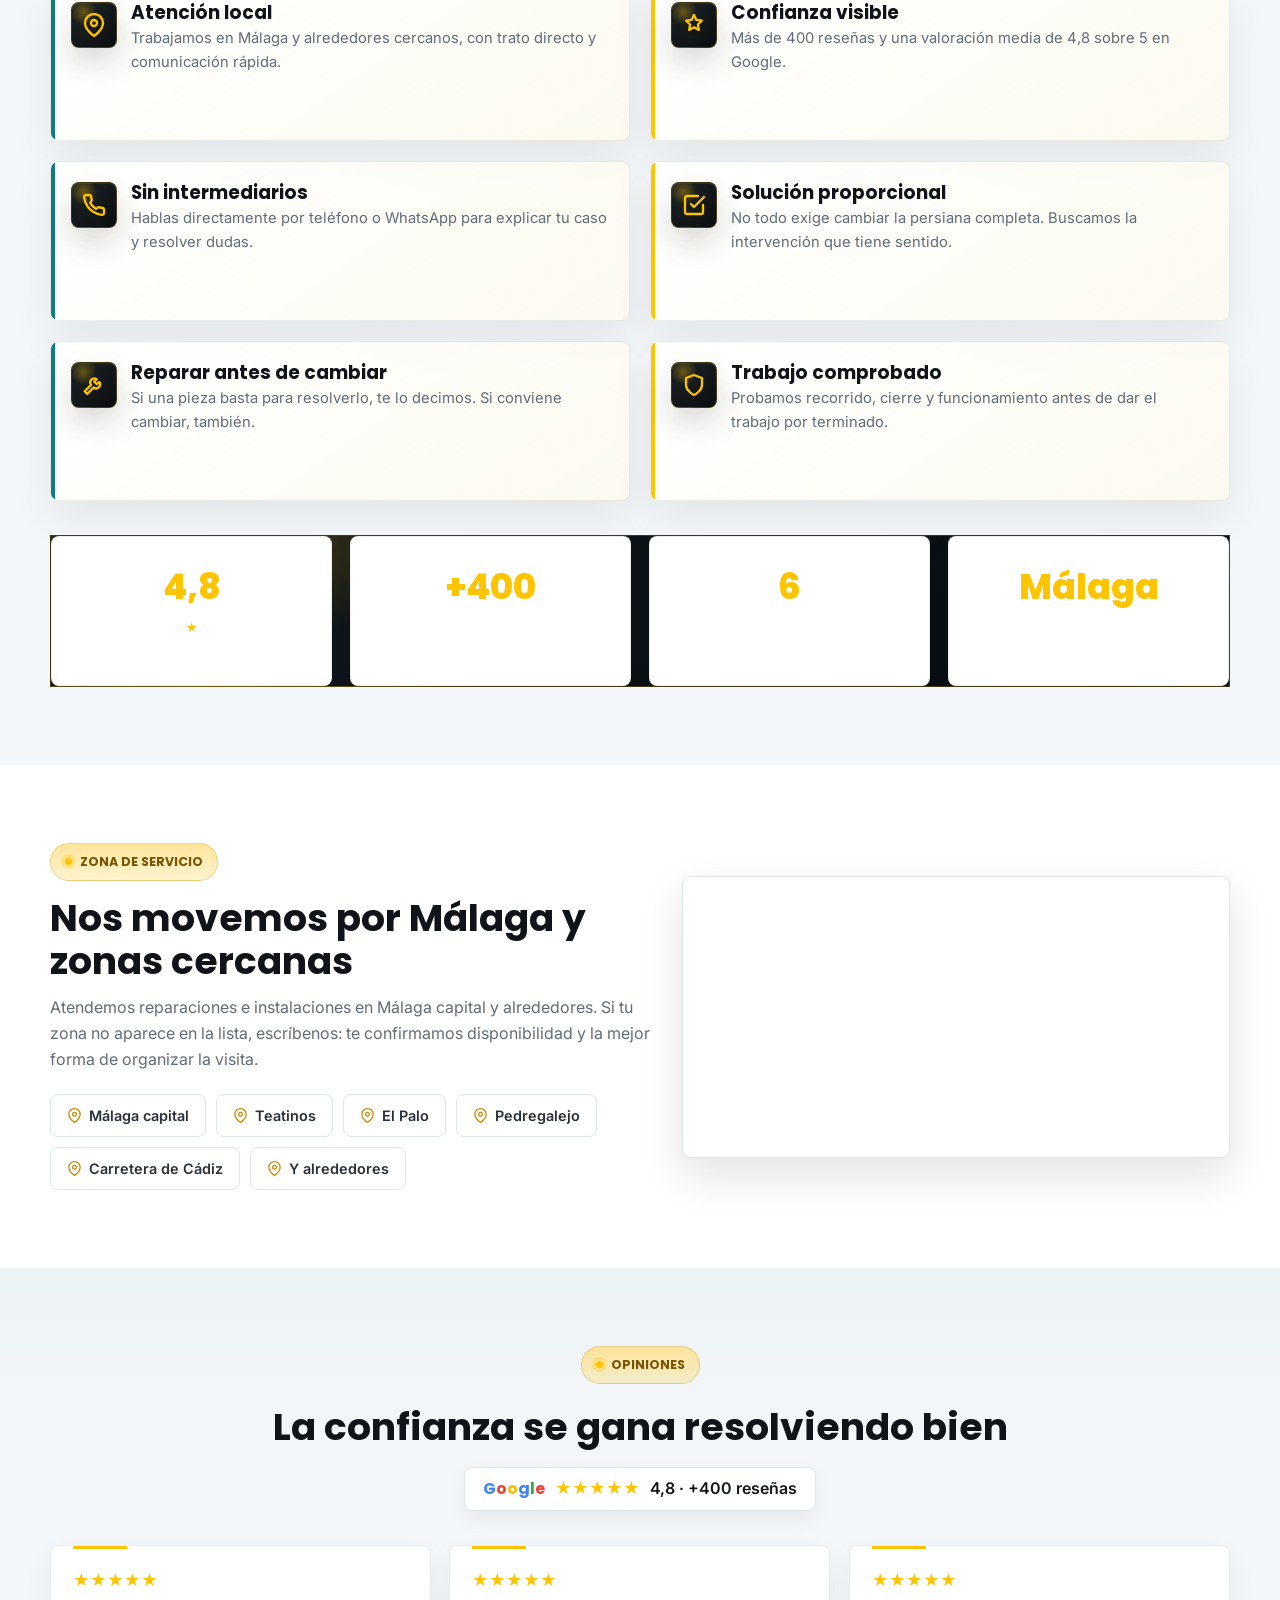
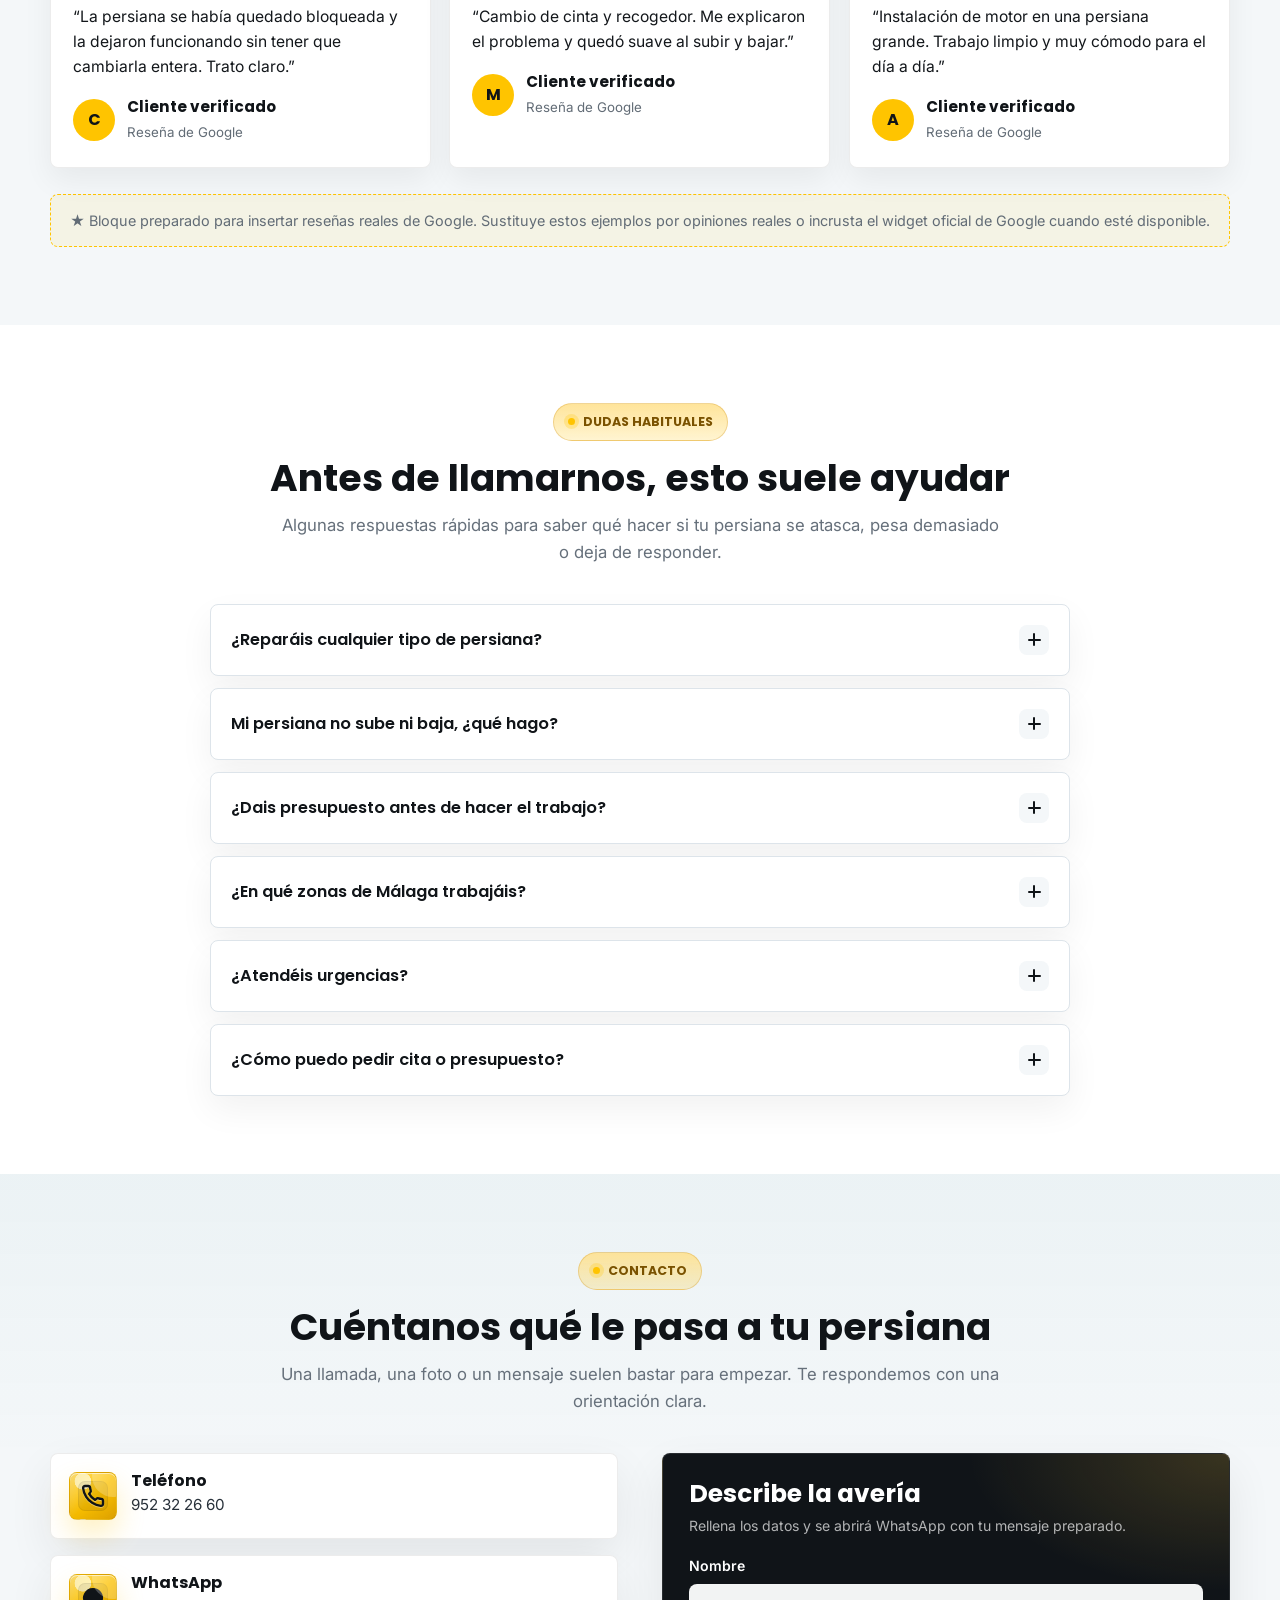
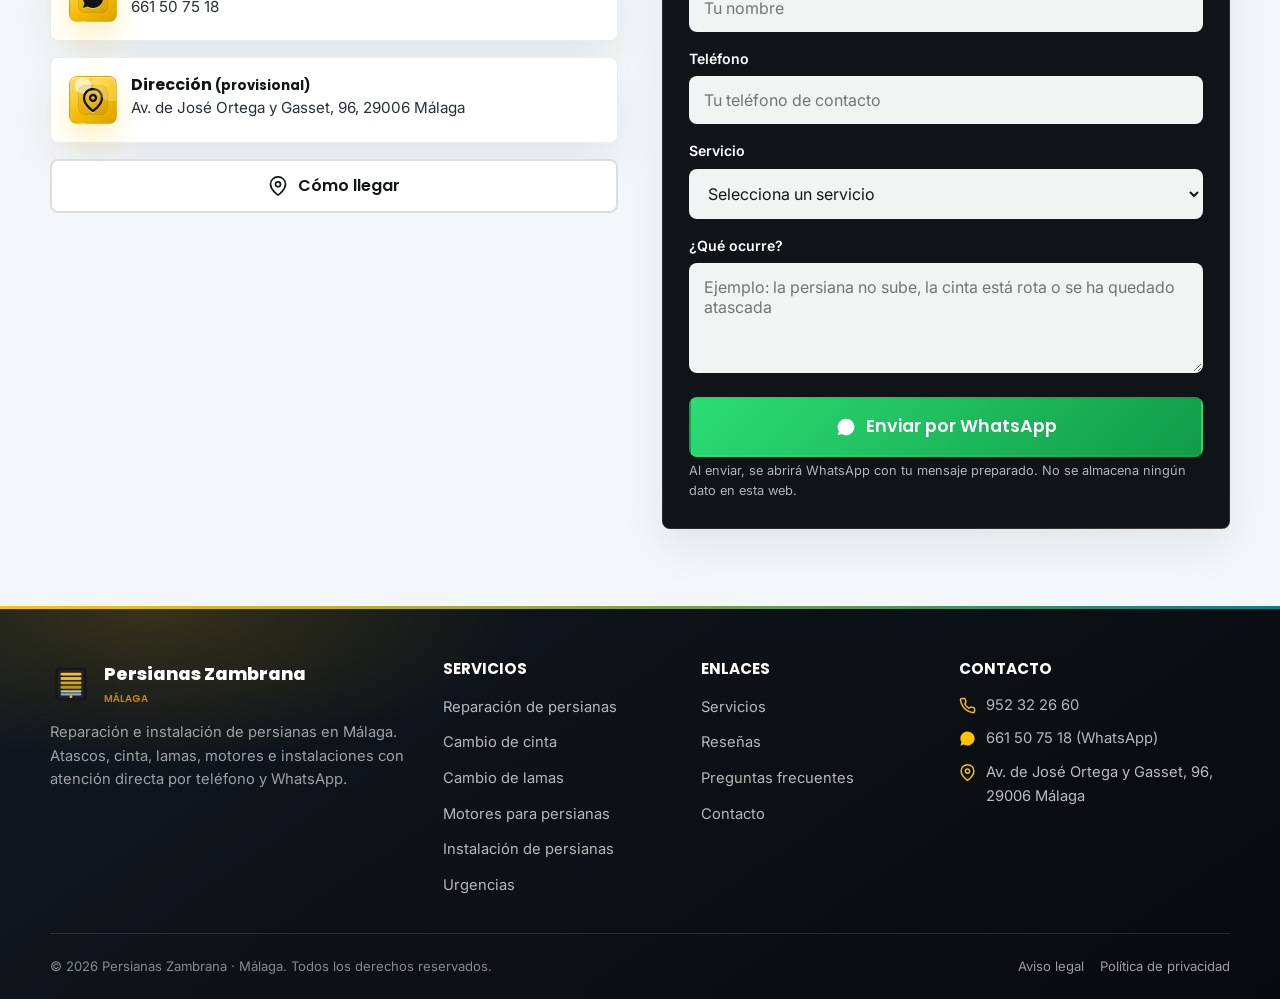
==== commit 4770bbf8: "Fusiona la persiana de entrada cinematográfica 3D en la home Sustituye la intro por una persiana met" ====
--- a/index.html
+++ b/index.html
@@ -59,14 +59,36 @@
 <body>
 
   <!-- =========================================================
-       INTRO INMERSIVA — Persiana cerrada (solo home, gate)
+       INTRO INMERSIVA — Persiana metálica a pantalla completa (gate)
+       Se mantiene cerrada hasta pulsar "Abrir persiana"; sube con
+       efecto cinematográfico y luz. Se recuerda con localStorage.
        ========================================================= -->
-  <div id="intro" role="dialog" aria-modal="true" aria-label="Bienvenida a Persianas Zambrana">
-    <div class="intro-persiana">
-      <span class="intro-remaches" aria-hidden="true"></span>
+  <div id="intro" class="intro-cine" role="dialog" aria-modal="true" aria-label="Bienvenida a Persianas Zambrana">
+    <!-- Cajón superior de la persiana -->
+    <div class="intro-cine__caja" aria-hidden="true"></div>
+
+    <!-- Lamas metálicas que suben al abrir -->
+    <div class="intro-cine__lamas" aria-hidden="true">
+      <span class="intro-lama" style="--i:0"></span>
+      <span class="intro-lama" style="--i:1"></span>
+      <span class="intro-lama" style="--i:2"></span>
+      <span class="intro-lama" style="--i:3"></span>
+      <span class="intro-lama" style="--i:4"></span>
+      <span class="intro-lama" style="--i:5"></span>
+      <span class="intro-lama" style="--i:6"></span>
+      <span class="intro-lama" style="--i:7"></span>
+      <span class="intro-lama" style="--i:8"></span>
+      <span class="intro-lama" style="--i:9"></span>
+      <span class="intro-lama" style="--i:10"></span>
+      <span class="intro-lama" style="--i:11"></span>
+      <span class="intro-lama" style="--i:12"></span>
+      <span class="intro-lama" style="--i:13"></span>
+      <span class="intro-lama intro-lama--final" style="--i:14"></span>
     </div>
-    <div class="intro-contenido">
-      <img src="assets/favicon.svg" alt="" class="intro-logo">
+
+    <!-- Marca + botón de apertura -->
+    <div class="intro-cine__marca">
+      <span class="intro-cine__logo"><img src="assets/favicon.svg" alt=""></span>
       <p class="intro-titulo">Bienvenido a <b>Persianas Zambrana</b></p>
       <p class="intro-sub">Reparación, instalación y urgencias de persianas en Málaga</p>
       <button type="button" id="intro-btn" class="btn btn-call btn-grande intro-cta">
--- a/styles.css
+++ b/styles.css
@@ -4771,79 +4771,158 @@
    ===================================================================== */
 
 /* ---------------------------------------------------------------------
-   21.1 INTRO — Persiana cerrada (gate, no autoplay hasta el clic)
+   21.1 INTRO CINEMATOGRÁFICA — Persiana metálica a pantalla completa
+   Cerrada (gate) hasta pulsar "Abrir persiana"; entonces las lamas
+   suben con tirón de motor + inundación de luz. localStorage la
+   recuerda y respeta prefers-reduced-motion.
 --------------------------------------------------------------------- */
-#intro {
+#intro.intro-cine {
+  display: grid;
+  place-items: center;
+  isolation: isolate;
+  overflow: hidden;
+  background:
+    radial-gradient(900px 460px at 50% 22%, rgba(255, 196, 0, .10), transparent 60%),
+    radial-gradient(circle at center, #111521 0%, #05070c 100%);
+}
+
+/* Inundación de luz cálida cuando se abre */
+#intro.intro-cine::before {
+  content: "";
+  position: absolute;
+  inset: 0;
+  z-index: 2;
+  pointer-events: none;
+  background: radial-gradient(62% 60% at 50% 100%, rgba(255, 210, 90, .42), rgba(255, 180, 80, .06) 45%, transparent 75%);
+  opacity: 0;
+}
+#intro.intro-cine.intro--abriendo::before {
+  animation: introLuz 1.6s ease .15s forwards;
+}
+@keyframes introLuz { to { opacity: 1; } }
+
+/* Cajón superior */
+.intro-cine__caja {
+  position: absolute;
+  top: 0; left: 0;
+  width: 100%;
+  height: 34px;
+  z-index: 5;
+  background: linear-gradient(180deg, #1e2330 0%, #0f1218 100%);
+  border-bottom: 3px solid var(--amarillo);
+  box-shadow: 0 6px 22px rgba(0, 0, 0, .7);
+}
+
+/* Contenedor de lamas */
+.intro-cine__lamas {
+  position: absolute;
+  top: 30px; left: 0; right: 0; bottom: 0;
+  z-index: 1;
+  display: flex;
   flex-direction: column;
-  isolation: isolate;
-}
-#intro::before {
+  overflow: hidden;
+}
+
+/* Lama metálica con curvatura y reflejo */
+.intro-lama {
+  flex: 1 0 auto;
+  position: relative;
+  background: linear-gradient(180deg,
+    #090c10 0%, #1b202a 8%, #3b485d 20%, #181d26 48%, #090b0f 86%, #030405 100%);
+  border-top: 1px solid rgba(255, 255, 255, .06);
+  box-shadow: inset 0 1px 0 rgba(255, 255, 255, .06), 0 2px 4px rgba(0, 0, 0, .5);
+}
+/* Tapones laterales */
+.intro-lama::before,
+.intro-lama::after {
   content: "";
   position: absolute;
-  inset: 0;
-  background: radial-gradient(60% 55% at 50% 100%, rgba(255, 196, 0, .5), transparent 70%);
-  opacity: 0;
-  transition: opacity 1.1s ease;
-  z-index: 0;
-  pointer-events: none;
-}
-#intro.intro--abriendo::before { opacity: 1; }
-
-.intro-persiana {
-  z-index: 1;
-  animation: none; /* no se mueve hasta que se pulsa "Abrir persiana" */
-}
-#intro.intro--abriendo .intro-persiana {
-  animation: persianaSube 1.5s cubic-bezier(.7, 0, .2, 1) forwards;
-}
-.intro-persiana::before {
-  content: "";
-  position: absolute;
-  top: 0; left: 0; right: 0;
-  height: 14px;
-  background: repeating-linear-gradient(45deg, var(--amarillo) 0 14px, var(--antracita) 14px 28px);
-  box-shadow: 0 2px 10px rgba(0, 0, 0, .5);
+  top: 0; bottom: 0;
+  width: 14px;
+  background: #04060a;
   z-index: 2;
 }
-.intro-remaches {
-  position: absolute;
-  left: 0; right: 0; bottom: 2px;
-  height: 10px;
-  background-image: radial-gradient(circle, rgba(255, 255, 255, .5) 1.5px, transparent 1.6px);
-  background-size: 22px 10px;
-  background-repeat: repeat-x;
-  opacity: .6;
+.intro-lama::before { left: 0; box-shadow: inset 1px 0 2px rgba(0, 0, 0, .8); }
+.intro-lama::after { right: 0; box-shadow: inset -1px 0 2px rgba(0, 0, 0, .8); }
+/* Lama terminal (más robusta) */
+.intro-lama--final {
+  flex-grow: 1.35;
+  border-bottom: 6px solid #000;
+  background: linear-gradient(180deg, #181c25 0%, #0c0e12 60%, #030405 100%);
+}
+
+/* Subida de las lamas al abrir (con pequeño tirón de motor) */
+#intro.intro--abriendo .intro-lama {
+  animation: introLamaSube 1.3s cubic-bezier(.76, 0, .24, 1) forwards;
+  animation-delay: calc(var(--i) * .04s);
+}
+@keyframes introLamaSube {
+  0%   { transform: translateY(0); }
+  9%   { transform: translateY(3px); }
+  18%  { transform: translateY(0); }
+  100% { transform: translateY(-118vh); }
+}
+
+/* Marca + botón */
+.intro-cine__marca {
+  position: relative;
   z-index: 3;
-}
-
-.intro-contenido { z-index: 2; max-width: 480px; }
+  text-align: center;
+  padding: 24px;
+  max-width: 520px;
+}
+.intro-cine__logo {
+  width: 84px; height: 84px;
+  margin: 0 auto 22px;
+  display: grid;
+  place-items: center;
+  border-radius: 50%;
+  background: rgba(15, 18, 26, .55);
+  border: 1px solid rgba(255, 196, 0, .5);
+  box-shadow: 0 0 25px rgba(255, 196, 0, .25), inset 0 0 15px rgba(255, 255, 255, .05);
+  -webkit-backdrop-filter: blur(4px);
+  backdrop-filter: blur(4px);
+  animation: introLogoGlow 3s infinite ease-in-out;
+}
+.intro-cine__logo img {
+  width: 44px; height: 44px;
+  filter: drop-shadow(0 4px 10px rgba(0, 0, 0, .5));
+}
+@keyframes introLogoGlow {
+  0%, 100% { box-shadow: 0 0 20px rgba(255, 196, 0, .22); border-color: rgba(255, 196, 0, .4); }
+  50%      { box-shadow: 0 0 34px rgba(255, 196, 0, .45); border-color: rgba(255, 196, 0, .85); }
+}
 .intro-titulo {
   font-family: var(--fuente-titulos);
   font-weight: 800;
-  font-size: clamp(1.6rem, 5.4vw, 2.5rem);
+  font-size: clamp(1.6rem, 5.4vw, 2.6rem);
   color: #fff;
-  line-height: 1.18;
+  line-height: 1.16;
   margin-bottom: 10px;
+  text-shadow: 0 4px 18px rgba(0, 0, 0, .6);
 }
 .intro-titulo b { color: var(--amarillo); }
 .intro-sub {
-  color: rgba(255, 255, 255, .72);
-  font-size: 1rem;
+  color: rgba(255, 255, 255, .8);
+  font-size: 1.02rem;
   margin-bottom: 28px;
+  text-shadow: 0 2px 12px rgba(0, 0, 0, .6);
 }
 .intro-cta { margin-inline: auto; }
 
-#intro.intro--abriendo .intro-contenido {
-  animation: introTextoSale .5s ease forwards;
-}
-@keyframes introTextoSale {
-  to { opacity: 0; transform: translateY(-10px); }
+/* La marca se desvanece al subir la persiana */
+#intro.intro--abriendo .intro-cine__marca {
+  animation: introMarcaSale .6s ease forwards;
+}
+@keyframes introMarcaSale {
+  to { opacity: 0; transform: translateY(-12px) scale(.97); }
 }
 
 @media (prefers-reduced-motion: reduce) {
-  #intro::before { transition: none; }
-  #intro.intro--abriendo .intro-persiana { animation-duration: .3s; }
-  #intro.intro--abriendo .intro-contenido { animation-duration: .2s; }
+  .intro-cine__logo,
+  #intro.intro--abriendo .intro-lama,
+  #intro.intro--abriendo .intro-cine__marca,
+  #intro.intro-cine.intro--abriendo::before { animation: none; }
 }
 
 /* ---------------------------------------------------------------------
